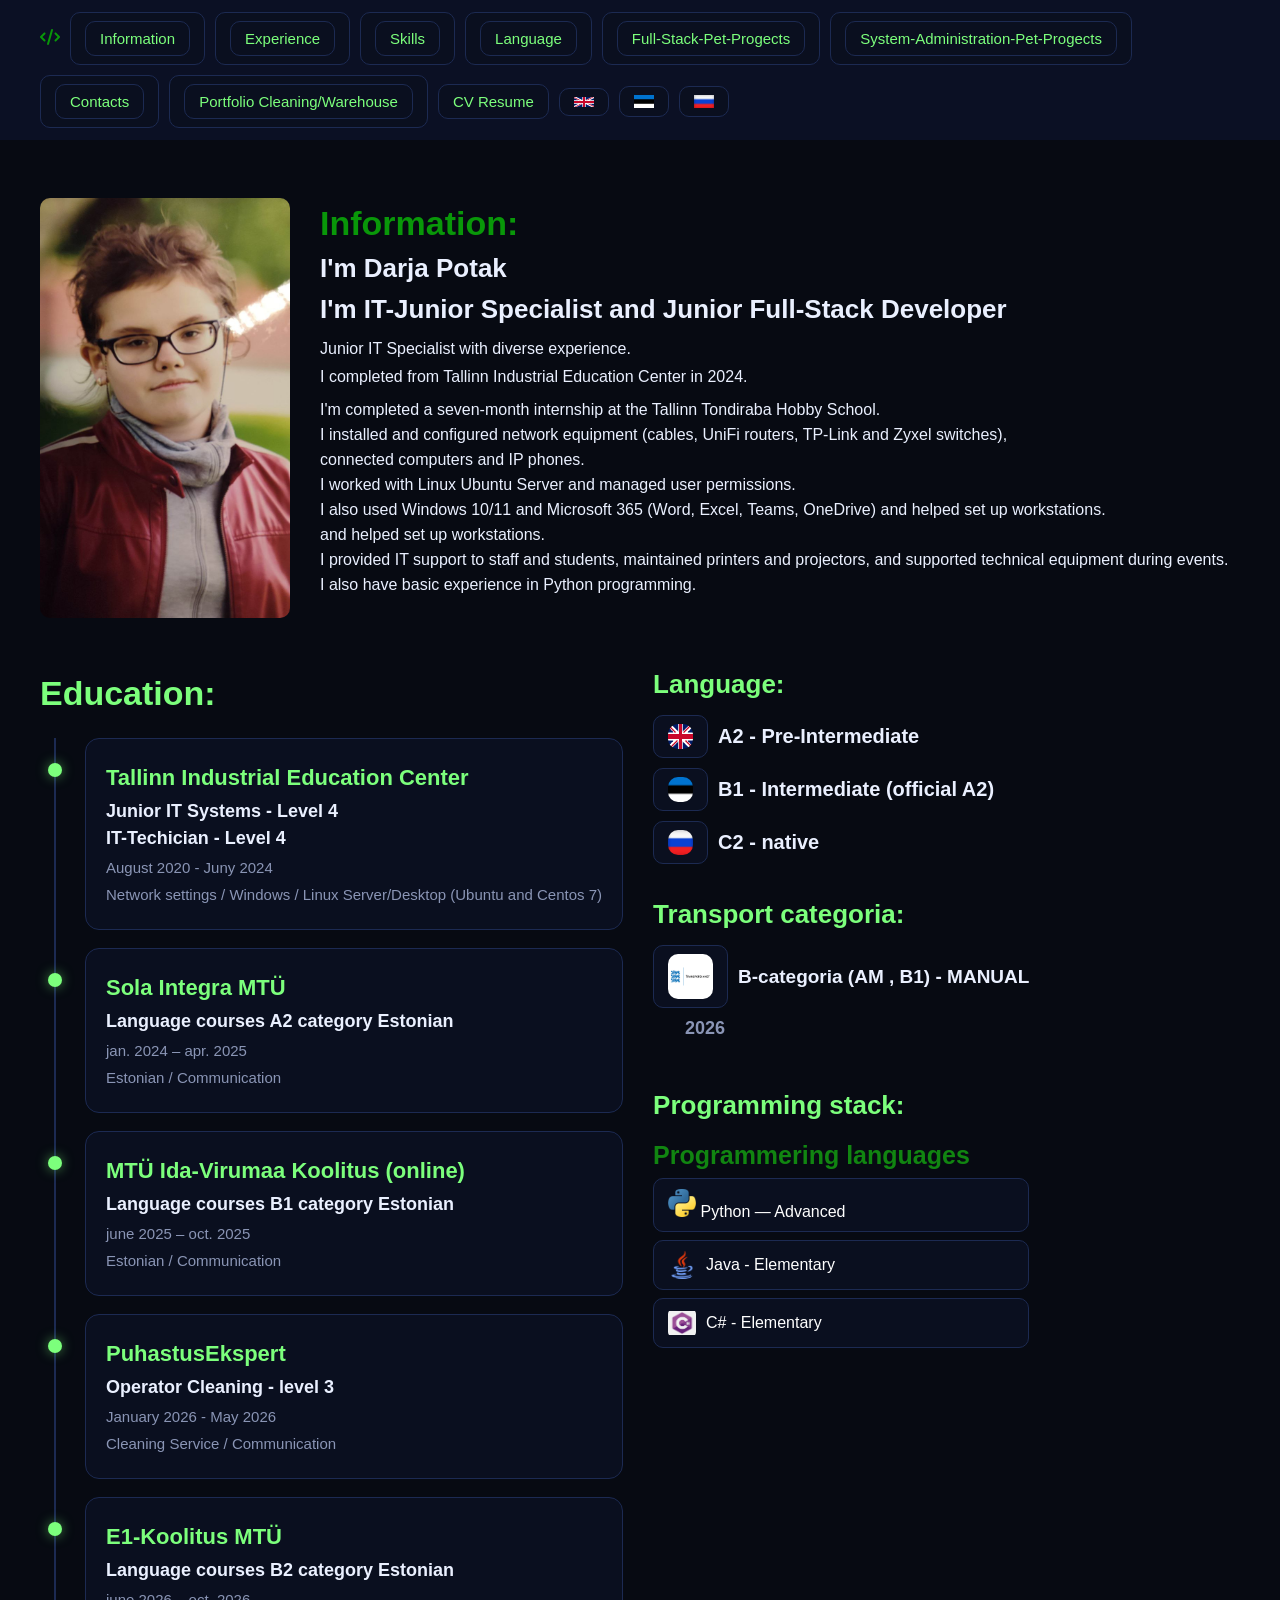
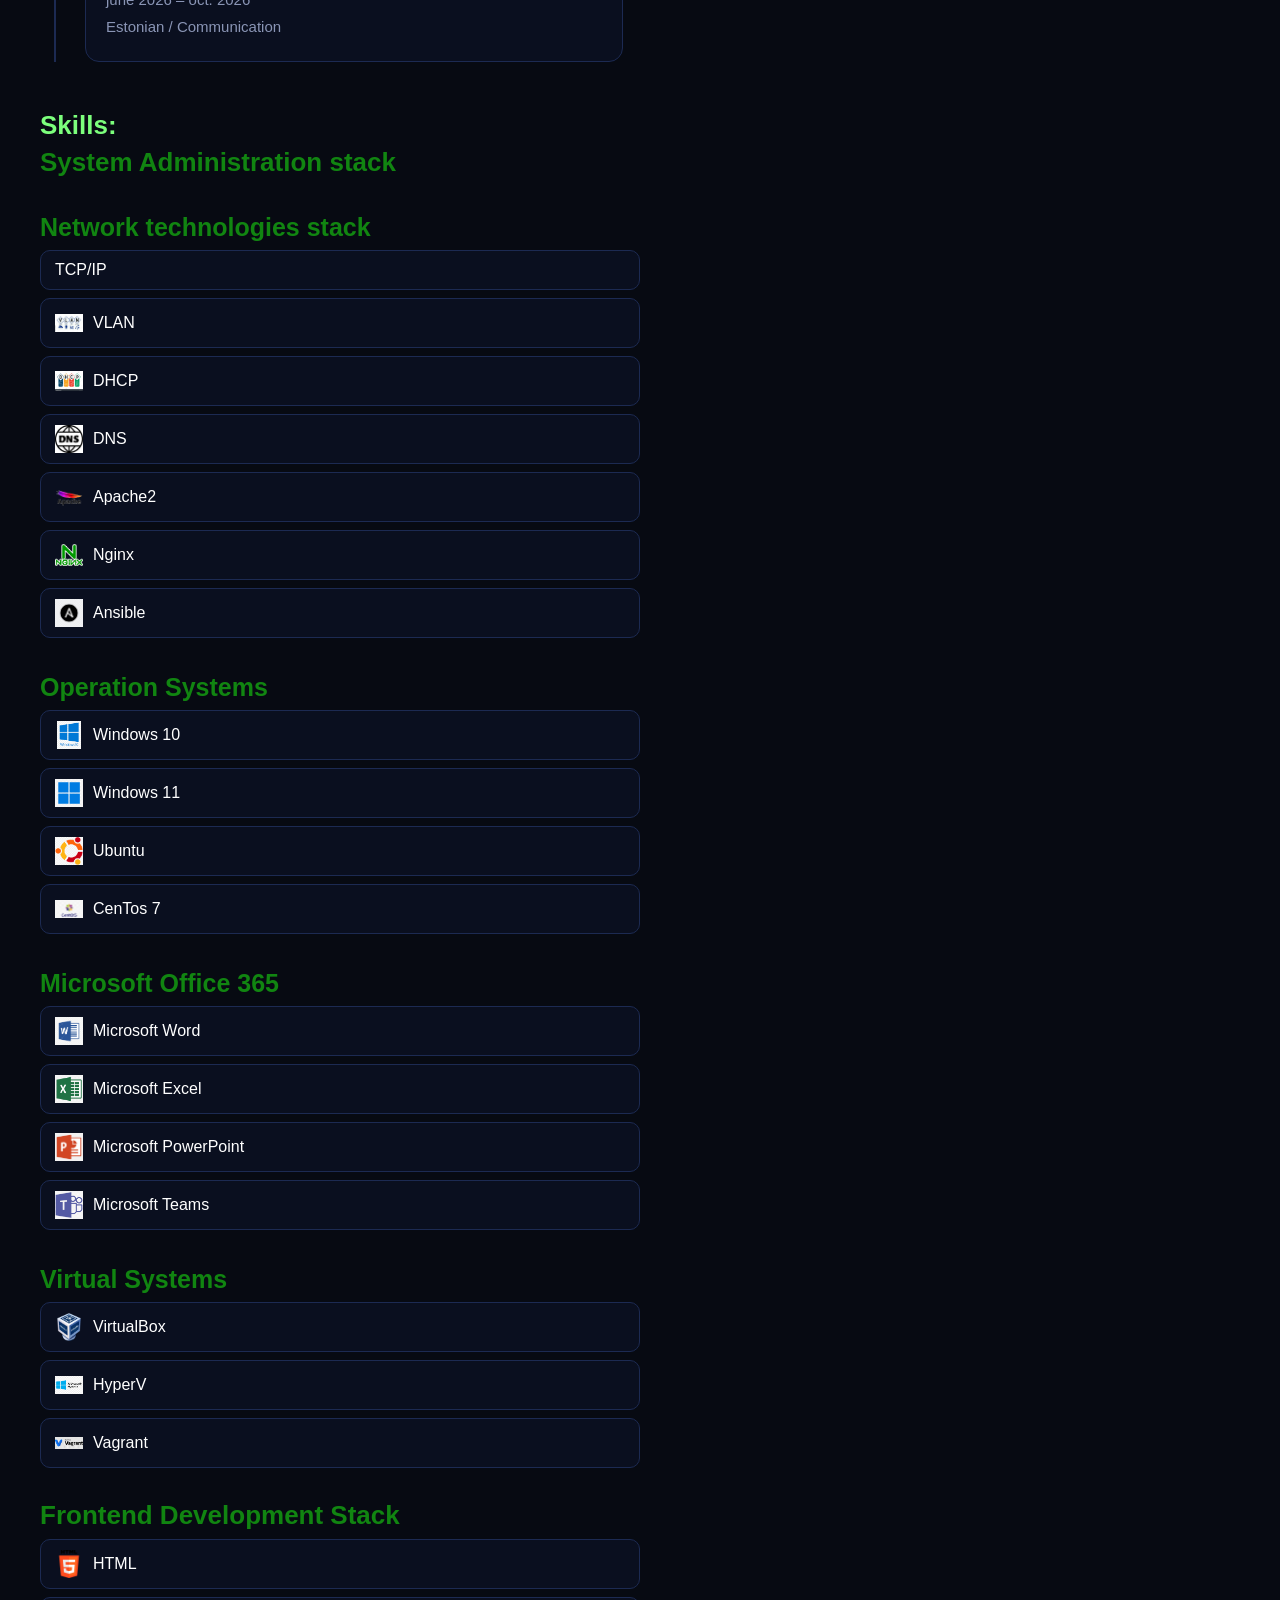
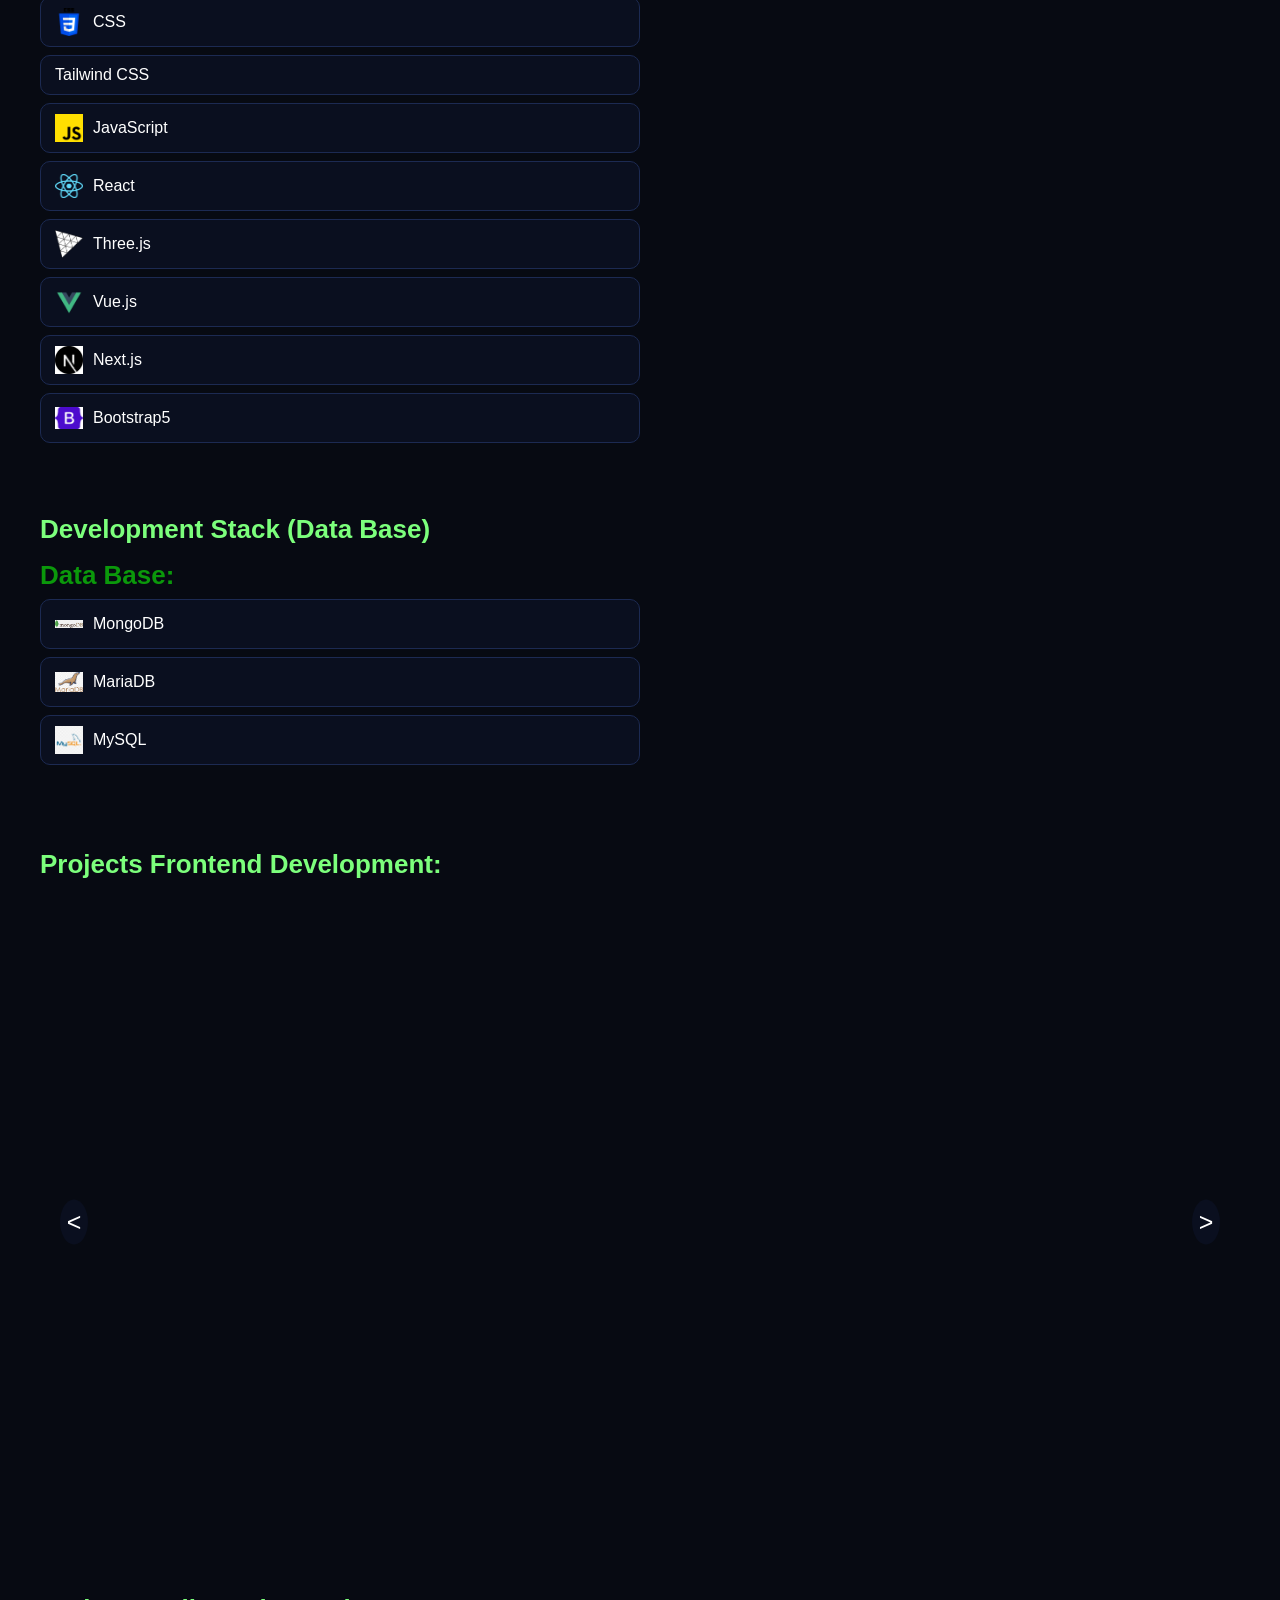
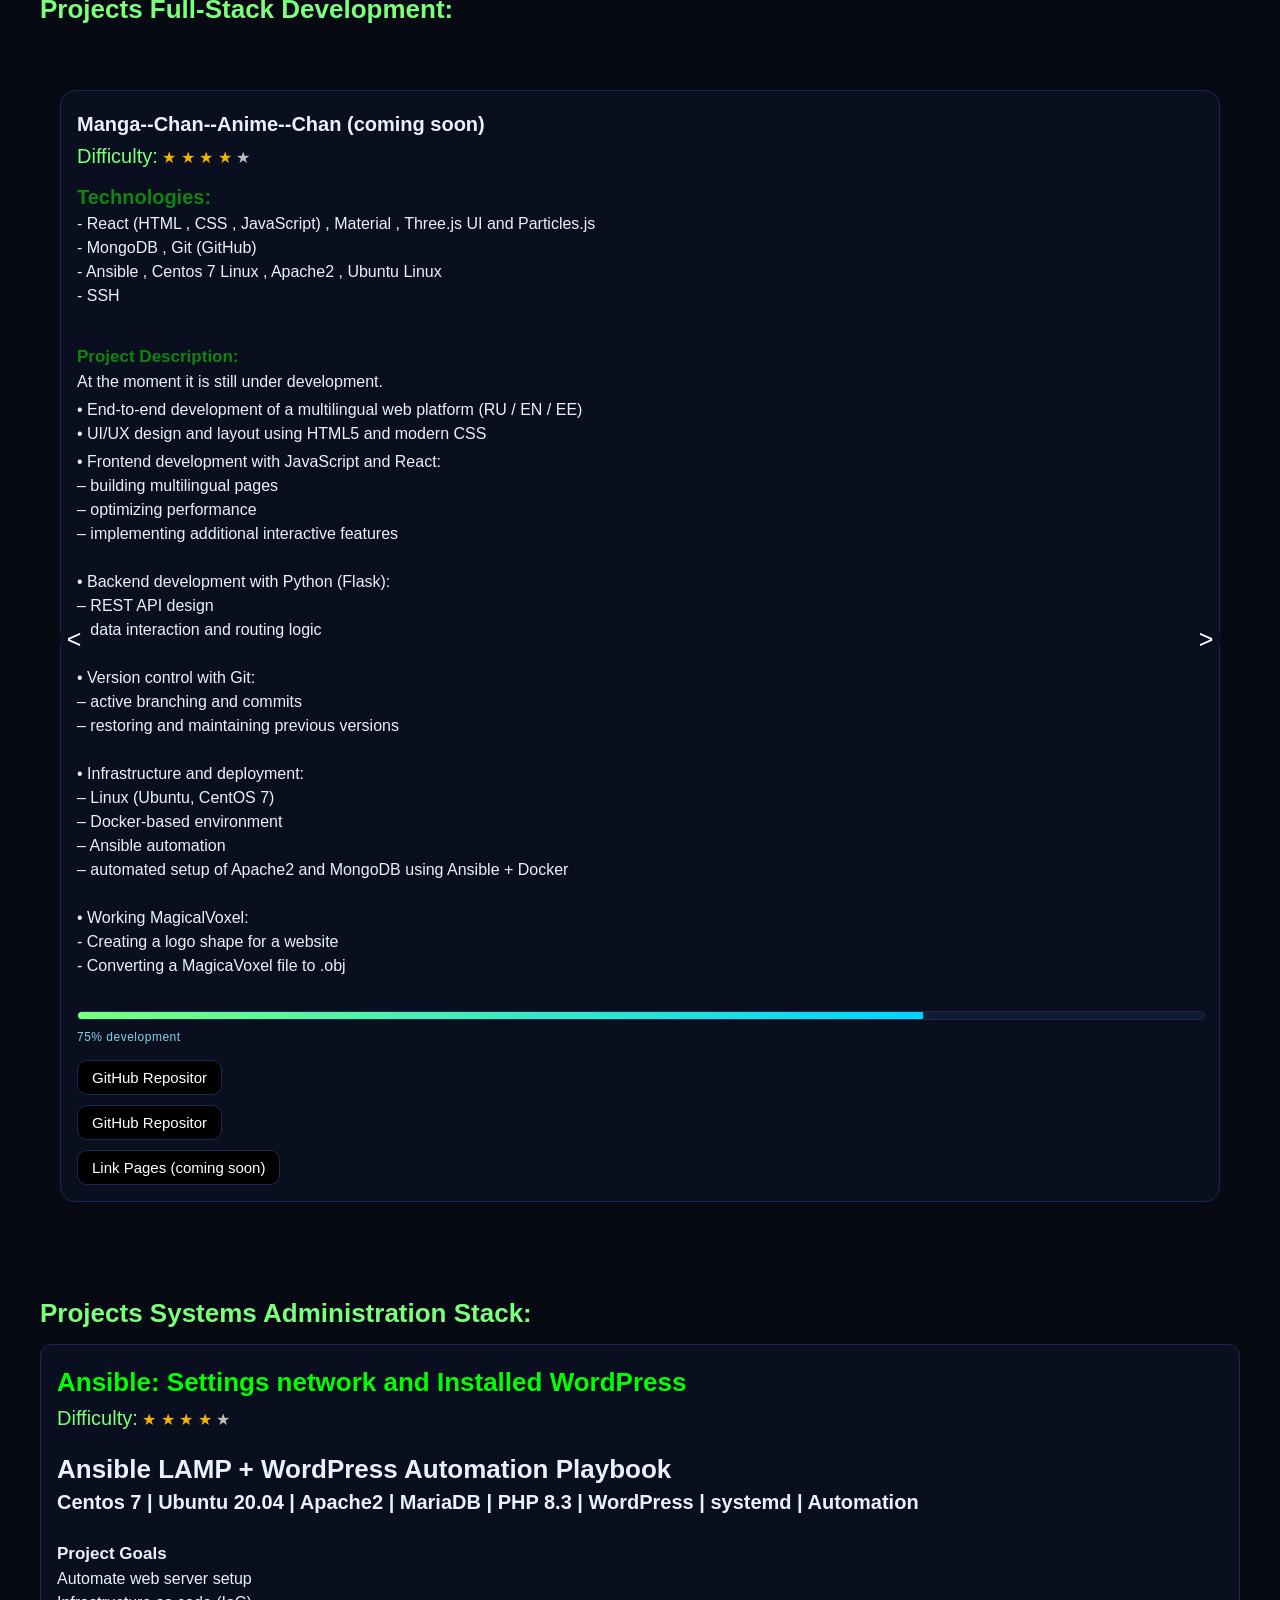
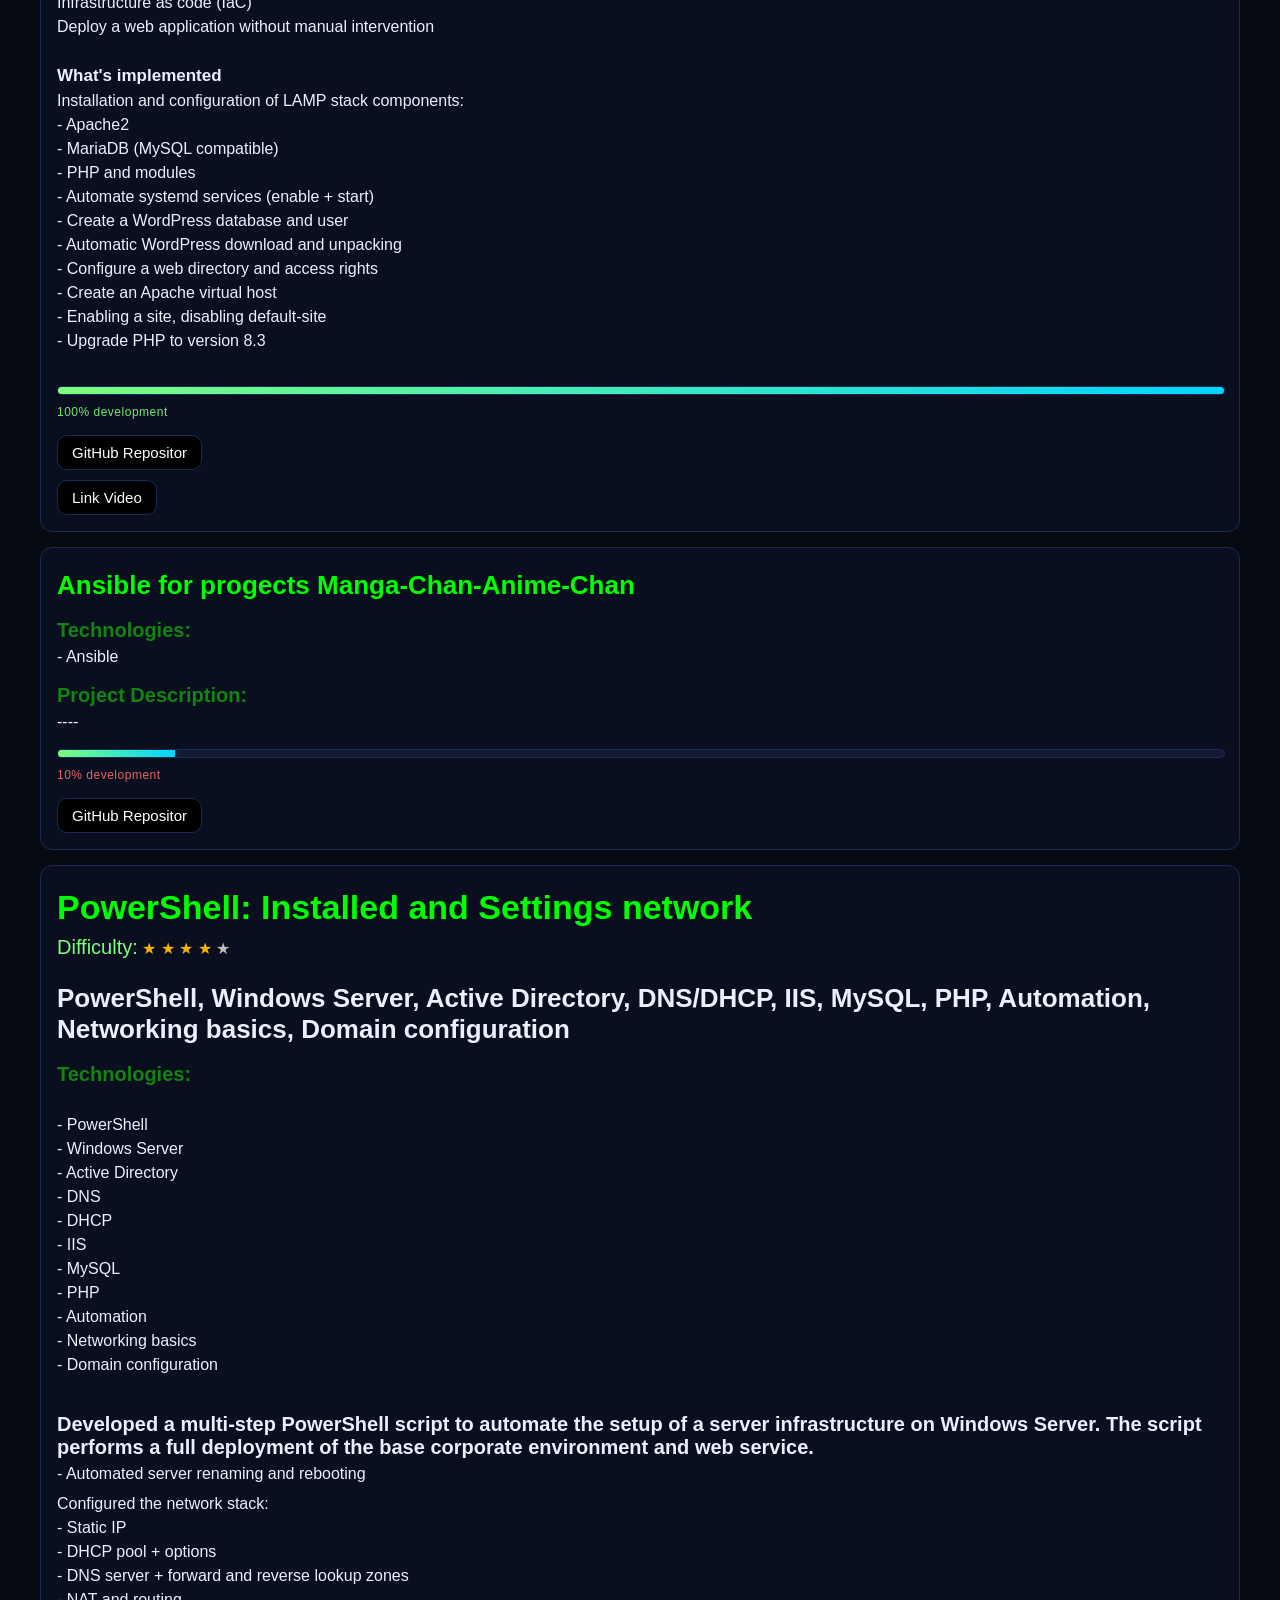
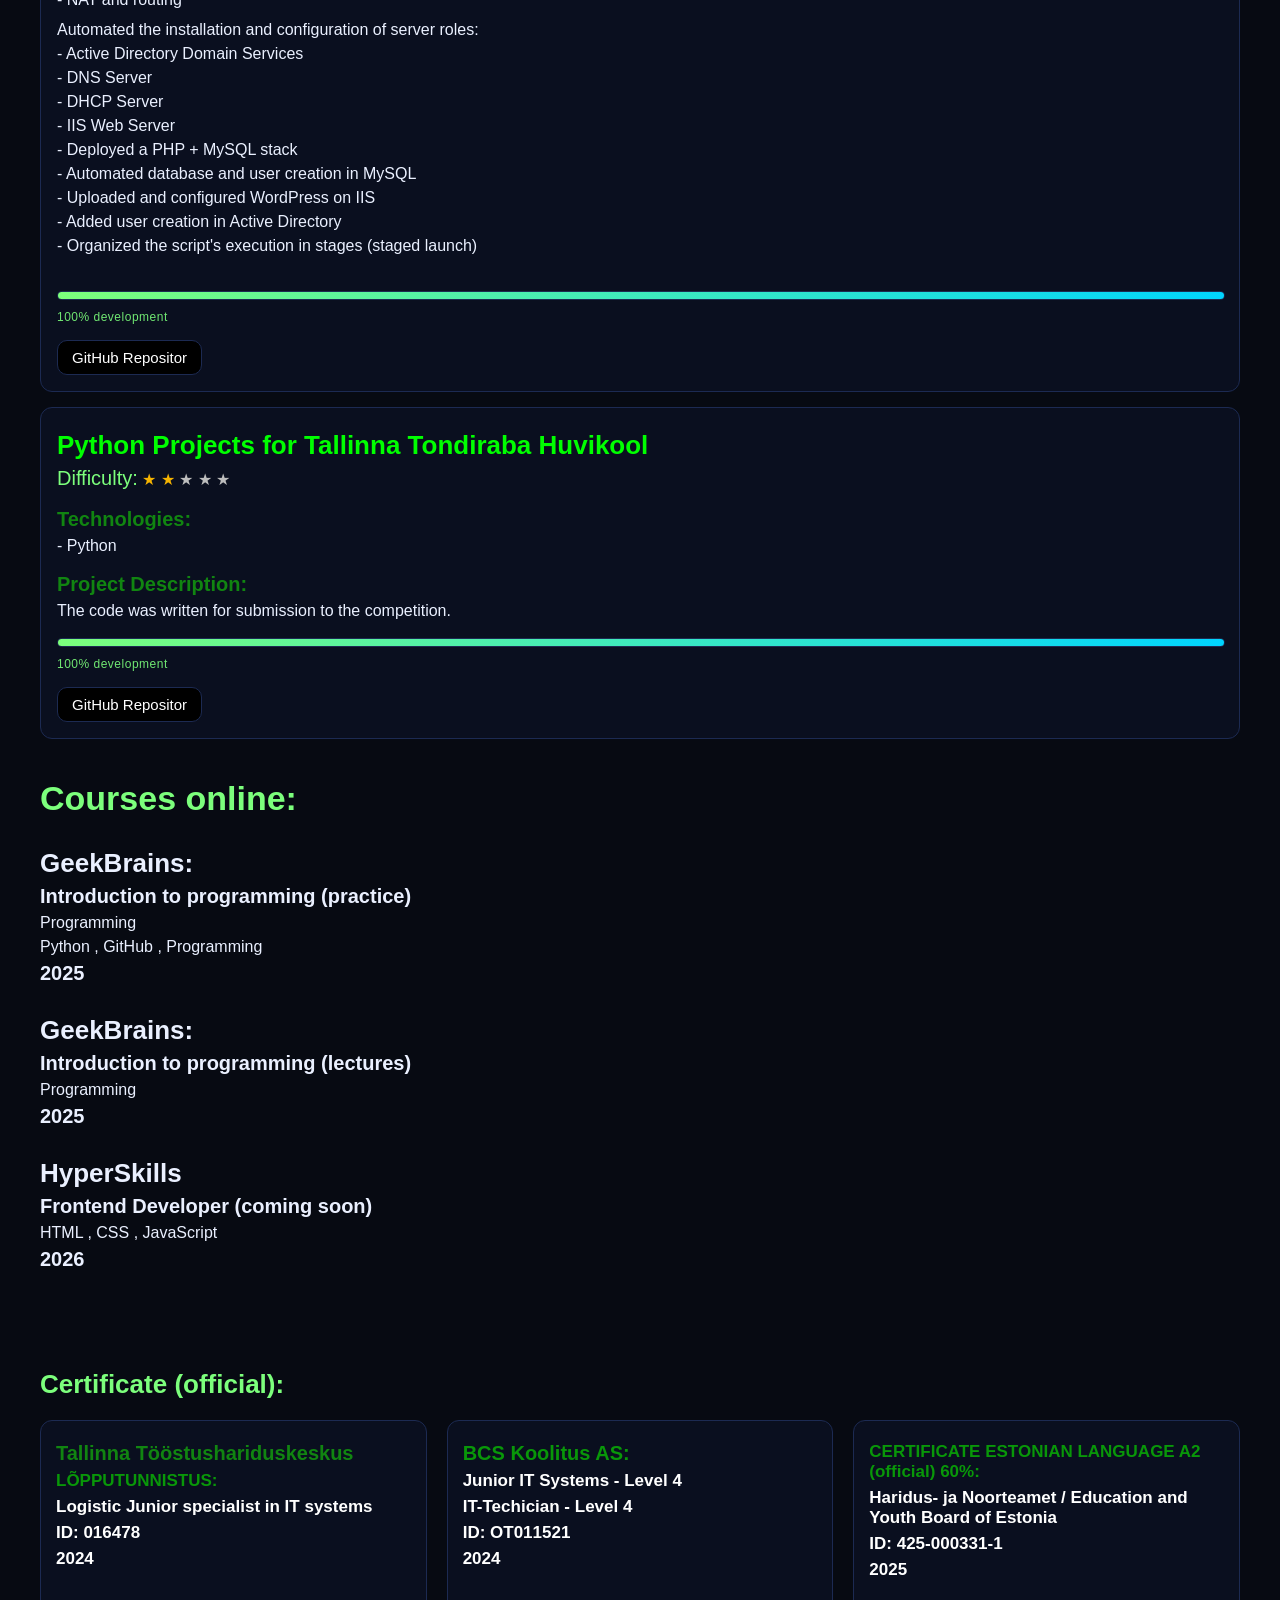
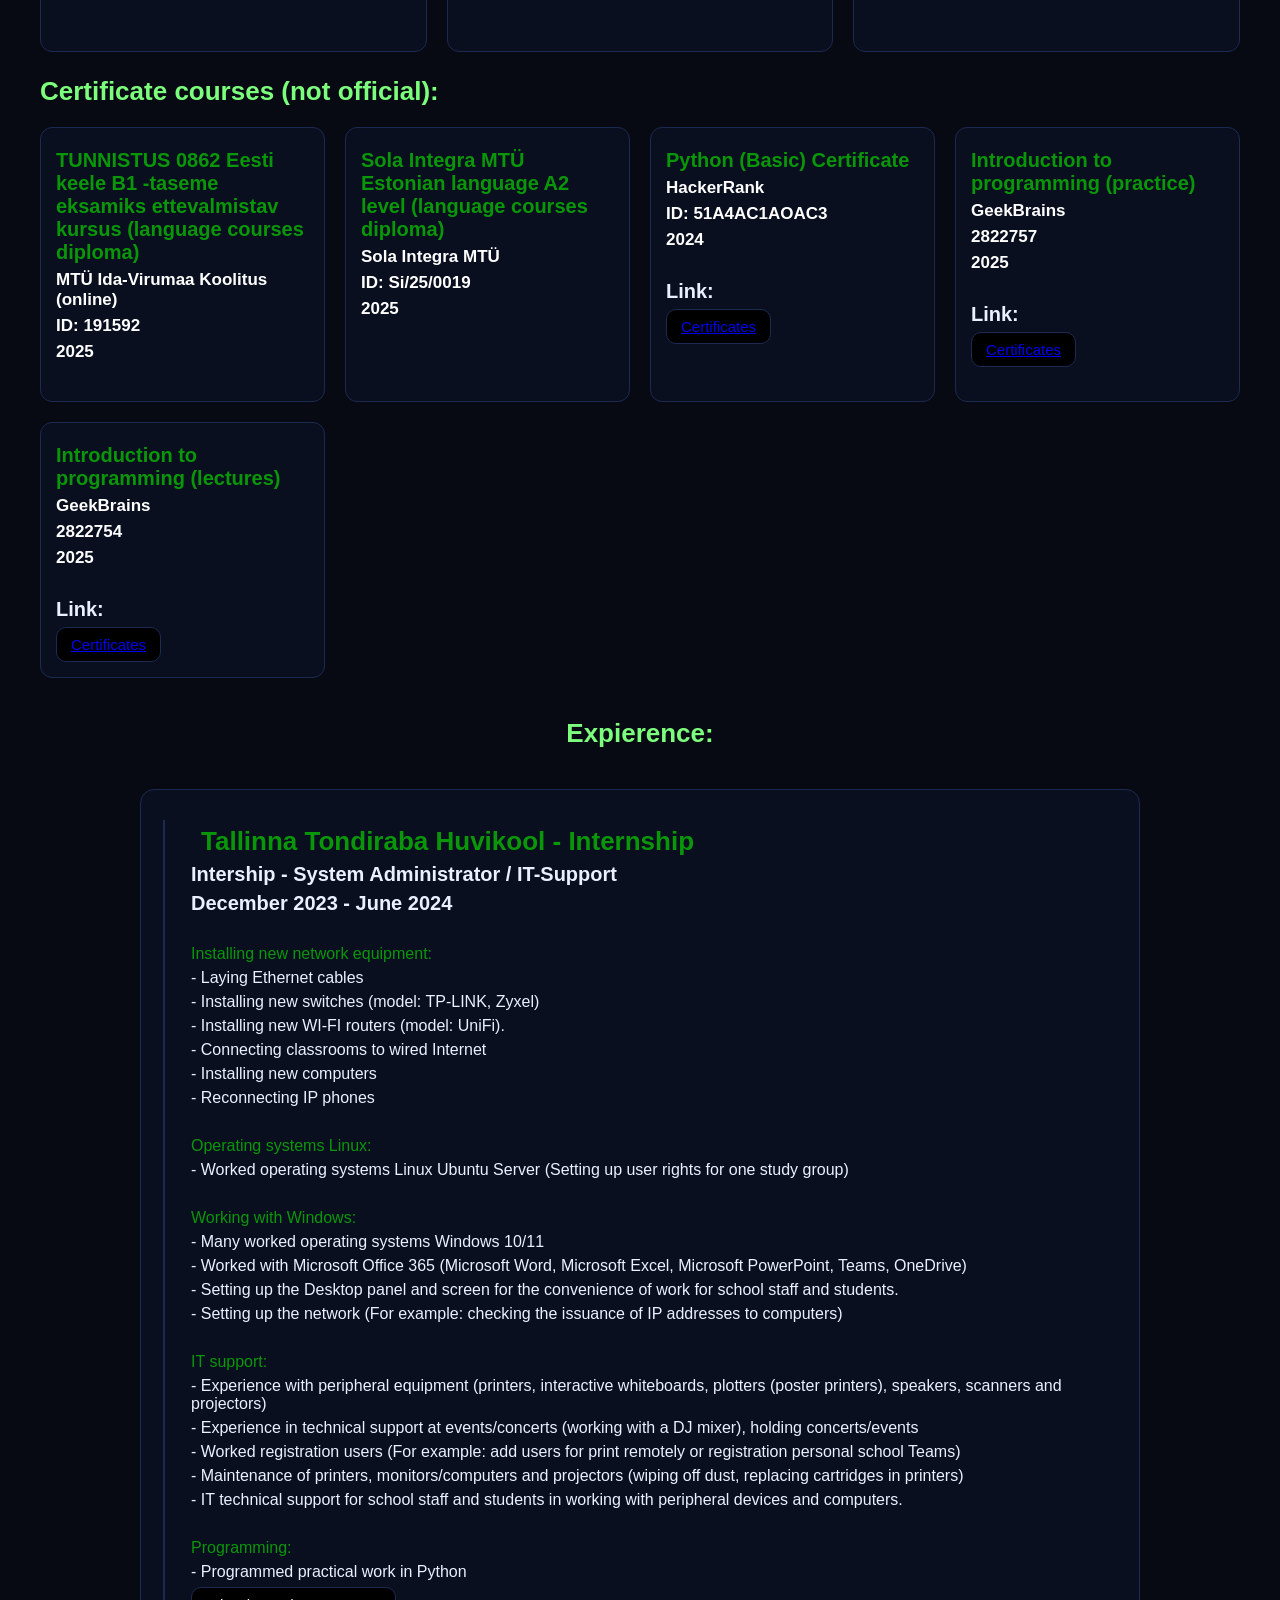
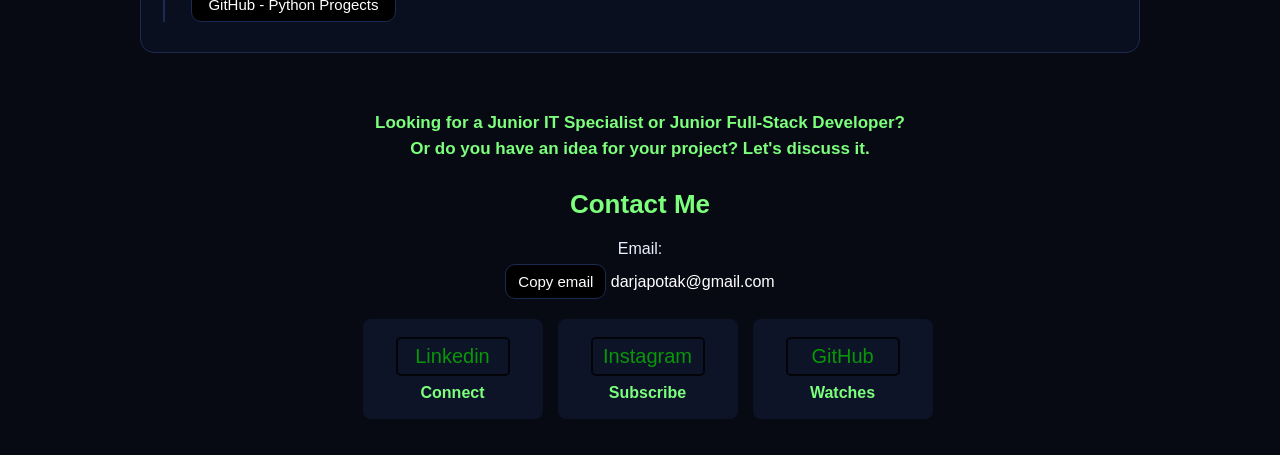
==== index.html @ b1cf26ed "add new changes" ====
<!DOCTYPE html>
<html lang="en">
<head>
    <meta charset="UTF-8">
    <meta name="viewport" content="width=device-width, initial-scale=1.0">
    <link rel="stylesheet" href="css_prog/portfolio_1.css">
    <link rel="stylesheet" href="css_prog/portfolio_2.css">
    <link rel="stylesheet" href="css_prog/porfolio_3.css">
    <link rel="stylesheet" href="css_prog/portfolio_4.css">
    <link rel="icon" type="image/x-icon" href="images_flag/code-solid.svg">
    <title>IT Portfolio: Darja Potak</title>
</head> 
<body class="body1">
    <section class="section_1">
        <nav class="nav_list">
            <div class="nav_div">
                <a href="https://dpotak.github.io/Portfolio/"><img src="images_flag/code-solid.svg" width="20px" height="20px" class="nav_div_link_1"></a>
                <button data-i18n="nav_info" onclick="document.getElementById('info').scrollIntoView({behavior: 'smooth'});" class="nav_div_link"><a href="#info" class="nav_div_link">Information</a></button>
                <button data-i18n="nav_exp" onclick="document.getElementById('experience').scrollIntoView({behavior: 'smooth'});" class="nav_div_link" class="nav_div_link"><a href="#experience" class="nav_div_link">Experience</a></button>
                <button data-i18n="nav_skills" onclick="document.getElementById('skills').scrollIntoView({behavior: 'smooth'});" class="nav_div_link"><a href="#skills" class="nav_div_link">Skills</a></button>
                <button onclick="document.getElementById('lang').scrollIntoView({behavior: 'smooth'});" class="nav_div_link"><a href="#lang" class="nav_div_link">Language</a></button>
                <button onclick="document.getElementById('full_stack').scrollIntoView({behavior: 'smooth'});" class="nav_div_link"><a href="#full_stack" class="nav_div_link" data-i18n="Full_stack_projects">Full-Stack-Pet-Progects</a></button>
                <button onclick="document.getElementById('Sysdmin').scrollIntoView({behavior: 'smooth'});" class="nav_div_link"><a href="#Sysdmin" class="nav_div_link" data-i18n="Administration_net__projects">System-Administration-Pet-Progects</a></button>
                <button data-i18n="nav_contacts" onclick="document.getElementById('contact').scrollIntoView({behavior: 'smooth'});" class="nav_div_link"><a href="#contact" class="nav_div_link">Contacts</a></button>
                <button data-i18n="Portfolio_Cleaning_Warehouse" onclick="document.getElementById('contact').scrollIntoView({behavior: 'smooth'});" class="nav_div_link"><a class="nav_div_link" href="cleaning.html" >Portfolio Cleaning/Warehouse</a></button>

            <div class="dropdown">
                <button class="dropdown_btn" onclick="toggleDropdown()">CV Resume</button>

                  <div id="dropdown" class="dropdown_menu">
                    <button class="a_nav_link"><a href="CV_Darja_Potak (11).pdf">CV Resume Estonian</a></button>
                    <button class="a_nav_link"><a href="CV_Darja-Potak_Front-end-nooremarendaja (1).pdf">CV Resume English</a></button>
                    <button class="a_nav_link"><a href="CV_rus.pdf">CV Resume Russia</a></button>
                  </div>
                </div>
                
                <!-- Поиск по профессии 
                <div class="poisk_stack_prof">
                </div> -->

                <!--<button class="nav_div_link"><a href="" class="nav_div_link">My blog</a></button>-->

                <button class="button_1" onclick="setLang('en')"><img src="images_flag/britain_flags.png" width="20"></button>
                <button class="button_1" onclick="setLang('et')"><img src="images_flag/estonian_flags.png" width="20"></button>
                <button class="button_1" onclick="setLang('ru')"><img src="images_flag/russian_flag.jpg" width="20"></button>
            </div>
        </nav>
    </section>
    <br>
    <section class="section_2">
        <div class="Information_About">
            <div class="NameLastAndFirst">
                <div id="info" class="image_foto">
                    <img src="images_flag/Darja Potak.png" width="250px" height="420px">
                    <div class="image_foto">

                        <div class="text_img">
                            <h1 class="h1_text_img" style="color: rgb(9, 151, 9);" data-i18n="info_title">Information:</h1>
                            <h2 style="margin-top: 10px;" data-i18n="info_name">I'm Darja Potak</h2> 
                            <h2 style="margin-top: 10px;" data-i18n="info_role">I'm IT-Junior Specialist and Junior Full-Stack Developer</h2>

                            <!-- Описание опыта -->
                            <div class="story_my">
                                <h2 style="color: rgb(9, 151, 9);"></h2>
                                <p style="margin-top: 15px;" data-i18n="p_text_info_1">Junior IT Specialist with diverse experience.</p>

                                <p style="margin-top: 10px;" data-i18n="p_text_info_10">I completed from Tallinn Industrial Education Center in 2024.</p>
                                <p style="margin-top: 15px;" data-i18n="p_text_info_2">I'm completed a seven-month internship at the Tallinn Tondiraba Hobby School.</p>
                                <p style="margin-top: 7px;" data-i18n="p_text_info_3">I installed and configured network equipment (cables, UniFi routers, TP-Link and Zyxel switches), </p> 
                                <p style="margin-top: 7px;" data-i18n="p_text_info_4">connected computers and IP phones.</p>

                                <p style="margin-top: 7px;" data-i18n="p_text_info_5">I worked with Linux Ubuntu Server and managed user permissions.</p> 
                                <p style="margin-top: 7px;" data-i18n="p_text_info_6">I also used Windows 10/11 and Microsoft 365 (Word, Excel, Teams, OneDrive) and helped set up workstations.</p>
                                <p style="margin-top: 7px;" data-i18n="p_text_info_7"> and helped set up workstations.</p> 
                                <p style="margin-top: 7px;" data-i18n="p_text_info_8">I provided IT support to staff and students, maintained printers and projectors, and supported technical equipment during events.</p>
                                <p style="margin-top: 7px;" data-i18n="p_text_info_9">I also have basic experience in Python programming.</p>

                            </div>

                        </div>
                    </div>

                    <div class="Education">
                        <h1 class="edu_title" data-i18n="edu_title">Education:</h1>
                        <div class="education_timeline">
                            
                            <!-- 1 -->
                        <div class="edu_card">
                            <div class="edu_dot"></div>
                            <h2 class="h4_2" data-i18n="talIndu_center">Tallinn Industrial Education Center</h2>
                            <h3 class="h3_1" data-i18n="name_Specialist_1">Junior IT Systems - Level 4</h3>
                            <h3 class="h3_1" data-i18n="name_Specialist_2">IT-Techician - Level 4</h3>
                            <p class="edu_date" data-i18n="Month_1">August 2020 - Juny 2024</p>
                            <p class="edu_date" data-i18n="">Network settings / Windows / Linux Server/Desktop (Ubuntu and Centos 7)</p>
                        </div>

                         <div class="edu_card">
                            <div class="edu_dot"></div>
                            <h2 class="h4_2">Sola Integra MTÜ</h2>
                            <h3 class="h3_1">Language courses A2 category Estonian</h3>
                            <p class="edu_date">jan. 2024 – apr. 2025</p>
                            <p class="edu_date" data-i18n="">Estonian / Communication</p>
                        </div>

                        <div class="edu_card">
                            <div class="edu_dot"></div>
                            <h2 class="h4_2">MTÜ Ida-Virumaa Koolitus (online)</h2>
                            <h3 class="h3_1">Language courses B1 category Estonian</h3> 
                            <p class="edu_date">june 2025 – oct. 2025</p>
                            <p class="edu_date" data-i18n="">Estonian / Communication</p>
                        </div>
                        
                        <!-- 2 -->
                         <div class="edu_card">
                            <div class="edu_dot"></div>
                            <h2 class="h4_2">PuhastusEkspert</h2>
                            <h3 class="h3_1" data-i18n="operator_cleaning">Operator Cleaning - level 3</h3>
                            <p class="edu_date" data-i18n="Month_2">January 2026 - May 2026</p>
                            <p class="edu_date" data-i18n="">Cleaning Service / Communication</p>
                        </div>
                        
                        <div class="edu_card">
                            <div class="edu_dot"></div>
                            <h2 class="h4_2">E1-Koolitus MTÜ</h2>
                            <h3 class="h3_1">Language courses B2 category Estonian</h3>
                            <p class="edu_date">june 2026 – oct. 2026</p>      
                            <p class="edu_date" data-i18n="">Estonian / Communication</p>
                        </div>
                    
                        
                    </div>

                </div>

                 <div class="languages_skills" id="lang">
                    <div class="name_lang"></div>
                        <h2 style="color: rgb(124, 255, 124)" data-i18n="Language">Language:</h2>
                            <div class="lang_eng" style="margin-top: 15px;">
                                <button class="lang_btn_britain"><img src="images_flag/britain_flags.png" width="25px" height="25px"></button>
                                <h3 class="h3_britan" data-i18n="lang_eng">A2 - Pre-Intermediate</h3>
                            </div>
                            <div class="lang_est" style="margin-top: 10px;">
                                <button class="lang_btn"><img src="images_flag/estonian_flags.png" width="25px" height="25px"></button>
                                <h3 data-i18n="lang_est">B1 - Intermediate (official A2)</h3>
                            </div>
                            <div class="lang_rus" style="margin-top: 10px;">
                                <button class="lang_btn"><img src="images_flag/russian_flag.jpg" width="25px" height="25px"></button>
                                <h3 data-i18n="lang_rus">C2 - native</h3>
                            </div>

                            <!-- ------------------------ Prava vod  ------------------------- -->
                            <div class="dropdown">
                                <h2 data-i18n="Transport_cat_B" style="color: rgb(124, 255, 124); margin-top: 35px;">Transport categoria:</h2>

                                <div class="lang_eng" style="margin-top: 15px;">
                                    <button class=""><img src="images_stack/transpordiamet.png" width="45px" height="45px"></button>
                                    <h2 data-i18n="B_cat_list" style="font-size: 19px;">B-categoria (AM , B1) - MANUAL</h2>
                                </div>
                                <h3 class="edu_date" style="font-size: 18px; margin-left: 32px;">2026</h3>
                            </div>

                            <div class="prog_lang_stack" style="margin-top: 45px;">
                                <h2 style="color: rgb(124, 255, 124)">Programming stack:</h2>
                                <h3 class="prog_lang_stack" style="margin-top: 20px; font-size: 25px; color: rgb(17, 133, 17);" data-i18n="programming_lang">Programmering languages</h3>

                                <div class="skill_card" onclick="toggleSkill('python')">
                                    <div>
                                        <img class="Python_img" src="images_stack/python.png" width="35px" height="35px" data-i18n="python_tase">
                                        <span data-i18n="Py_Adv">Python — Advanced</span>
                                    </div>

                                      <div id="python" class="skill_projects" style="margin-left: 10px;">
                                        <div style="margin-top: 10px;">
                                            <h3 data-i18n="pet_work">Work/Pet-Progects</h3>
                                            <p data-i18n="Py_projects">Python Projects:</p>
                                            <p data-i18n="inter_TTH_1">Internship - Tallinna Tondiraba Huvikool</p>
                                        </div>
q
                                        <div style="margin-top: 14px;">
                                            <h3 data-i18n="edu_title">Education</h3>
                                            <p data-i18n="">Tallinn Industrial Education Center</p>
                                        </div>
                                      </div>
                                </div>

                                <div class="skill_card" onclick="toggleSkill('java')">
                                    <img class="Java_img" src="images_stack/java.png" width="35px" height="35px" data-i18n="java_tase">
                                    <span data-i18n="java_elemet">Java - Elementary</span>

                                    <div id="java" class="skill_projects" style="margin-left: 10px;">
                                        <div style="margin-left: 10px;">
                                            <h3 data-i18n="pet_work">Work/Pet-Progects</h3>
                                            <p data-i18n="Java_calc">Calculator interface and not interface</p>
                                            <a href="https://github.com/dpotak/Java_Progects.git"><button class="kvadrat_pro_btn" style="background-color: black; color: white; border-radius: 10px;" data-i18n="github_pages">GitHub Repository</button></a>
                                        </div>
                                        <div style="margin-top: 15px;">
                                            <p data-i18n="lhv_1">To prepare for an internship in banking (LHV bank), I taught myself Java and developed a small project—a calculator in both console and graphical versions.</p>
                                            <p data-i18n="lhv_2">During the process, I learned about object-oriented programming and the basics of application development.</p>
                                            <p data-i18n="lhv_3">Despite my rejection, I gained practical experience working with a new programming language and independently mastering technologies.</p>
                                        </div>
                                    </div>
                                </div>
                                

                                <div class="skill_card">
                                    <img class="CSharp_img" src="images_stack/cSharp.png" width="35px" height="35px" style="border-radius: 5px;" data-i18n="c_sharp_tase">
                                    <span data-i18n="cSharp_Element">C# - Elementary</span>
                                </div>
                                
                            </div>
                    </div>
            </div>

            </div>

            </div>

            <div class="skills_info" id="skills">

                <div class="name_skills">
                    <h2 style="color: rgb(124, 255, 124);" data-i18n="skills_name">Skills:</h2>
                </div>

                <!-- System Administration Stack -->
                <div class="system_ADMINISTR_div">
                    <h2 style="color: rgb(17, 133, 17);">System Administration stack</h2>

                    <div class="sys_adm_stack">
                        <div style="margin-top: 35px" class="sys_adm_stack_list">

                            <div style="margin-top: 35px;" class="network_tech_stack">
                                <h3 class="network_tech_stack" style="margin-top: 20px; font-size: 25px; color: rgb(17, 133, 17);">Network technologies stack</h3>

                                <div class="skill_card" onclick="toggleSkill('tcp_ip')">
                                    <span>TCP/IP</span>

                                    <div id="tcp_ip" class="skill_projects" style="margin-left: 10px;">
                                        <div style="margin-top: 10px;">
                                            <h3 data-i18n="pet_work">Work/Pet-Progects</h3>
                                            <p data-i18n="inter_TTH_1">Internship - Tallinna Tondiraba Huvikool</p>
                                        </div>
                                        <div style="margin-top: 10px;">
                                            <h3 data-i18n="edu_title">Education:</h3>
                                            <p data-i18n="talIndu_center">Tallinn Industrial Education Center</p>
                                        </div>
                                    </div>
                                </div>

                                <div class="skill_card" onclick="toggleSkill('VLAN')">
                                    <img class="VLAN" src="images_stack/vlan.jpg" width="35px" height="25px">
                                    <span>VLAN</span>

                                    <div id="VLAN" class="skill_projects" style="margin-left: 10px;">
                                       <h3 data-i18n="edu_title">Education:</h3>
                                       <p data-i18n="talIndu_center">Tallinn Industrial Education Center</p>
                                    </div>
                                </div>

                                <div class="skill_card" onclick="toggleSkill('dhcp')">
                                    <img class="DHCP" src="images_stack/dhcp.jpg" width="35px" height="35px"> 
                                    <span>DHCP</span>

                                    <div id="dhcp" class="skill_projects" style="margin-left: 10px;">
                                        <div style="margin-top: 10px;">
                                            <h3 data-i18n="pet_work">Work/Pet-Progects</h3>
                                            <p data-i18n="inter_TTH_1">Internship - Tallinna Tondiraba Huvikool</p>
                                        </div>
                                        <div style="margin-top: 15px;">
                                            <h3 data-i18n="edu_title">Education:</h3>
                                            <p data-i18n="talIndu_center">Tallinn Industrial Education Center</p>
                                        </div>
                                    </div>
                                </div>

                                <div class="skill_card" onclick="toggleSkill('DNS')">
                                    <img class="DNS" src="images_stack/dns.png" width="35px" height="35px">
                                    <span>DNS</span>

                                   <div id="DNS" class="skill_projects" style="margin-left: 10px;">
                                     <div style="margin-top: 15px;">
                                         <h3 data-i18n="edu_title">Education:</h3>
                                         <p data-i18n="talIndu_center">Tallinn Industrial Education Center</p>
                                        </div>
                                   </div>
                                </div>

                                <div class="skill_card">
                                    <img class="Apache2" src="images_stack/apache2.png" width="35px" height="35px">
                                    <span>Apache2</span>
                                </div>

                                <div class="skill_card">
                                    <img class="Nginx" src="images_stack/nginx.png" width="35px" height="35px">
                                    <span>Nginx</span>
                                </div>

                                <div class="skill_card" onclick="toggleSkill('Ansible_2')">
                                    <img class="Ansible" src="images_stack/ansible.jpg" width="45px" height="45px">
                                    <span>Ansible</span>

                                    <div id="Ansible_2" class="skill_projects" style="margin-left: 10px;">
                                        <div style="margin-top: 10px;">
                                           <h3 data-i18n="pet_work">Work/Pet-Progects:</h3>
                                           <p>Pet-Progects - Ansible: Settings network and Installed WordPress</p>
                                           <p data-i18n="Pet_prog_manga_chan_1">Pet-Progects - Manga--Chan--Anime--Chan</p>
                                        </div>
                                        <div style="margin-top: 10px;">
                                            <h3 data-i18n="edu_title">Education:</h3>
                                            <p data-i18n="talIndu_center">Tallinn Industrial Education Center</p>
                                        </div>
                                    </div>
                                </div>

                            </div>

                            <div style="margin-top: 35px;" class="Operation_systems_stack">
                                <h3 class="network_tech_stack" style="margin-top: 20px; font-size: 25px; color: rgb(17, 133, 17);" data-i18n="operations_Sys_1">Operation Systems</h3>

                                <div class="skill_card" onclick="toggleSkill('wind_10')">
                                    <img class="win_10" src="images_stack/wind10.png" width="35px" height="35px">
                                    <span>Windows 10</span>

                                    <div id="wind_10" class="skill_projects" style="margin-left: 10px;">
                                        <div style="margin-top: 10px;">
                                            <h3 data-i18n="pet_work">Work/Pet-Progects:</h3>
                                            <p data-i18n="inter_TTH_1">Internship - Tallinna Tondiraba Huvikool</p>
                                        </div>
                                        <div style="margin-top: 10px;">
                                            <h3 data-i18n="edu_title">Education:</h3>
                                            <p data-i18n="talIndu_center">Tallinn Industrial Education Center</p>
                                        </div>
                                    </div>
                                </div>

                                <div class="skill_card" onclick="toggleSkill('wind_11')">
                                    <img class="win_11" src="images_stack/wind11.png" width="35px" height="35px"> 
                                    <span>Windows 11</span>

                                    <div id="wind_11" class="skill_projects" style="margin-left: 10px;">
                                      <div style="margin-top: 10px;">
                                        <h3 data-i18n="pet_work">Work/Pet-Progects:</h3>
                                        <p data-i18n="inter_TTH_1">Internship - Tallinna Tondiraba Huvikool</p>
                                      </div>
                                      <div style="margin-top: 10px;">
                                        <h3 data-i18n="edu_title">Education:</h3>
                                        <p data-i18n="talIndu_center">Tallinn Industrial Education Center</p>
                                      </div>
                                    </div>
                                </div>

                                <div class="skill_card" onclick="toggleSkill('Ubuntu')">
                                    <img class="ubuntu_linux" src="images_stack/ubuntu.png" width="35px" height="35px"> 
                                    <span>Ubuntu</span>

                                     <div id="Ubuntu" class="skill_projects" style="margin-left: 10px;">
                                        <div style="margin-top: 10px;">
                                            <h3 data-i18n="pet_work">Work/Pet-Progects:</h3>
                                            <p data-i18n="">Pet-Progects - Ansible: Settings network and Installed WordPress</p>
                                            <p data-i18n="Pet_prog_manga_chan_1">Pet-Progects - Manga--Chan--Anime--Chan</p>
                                            <p data-i18n="inter_TTH_1">Internship - Tallinna Tondiraba Huvikool</p>
                                            <p data-i18n="Pet_prog_tracker_cleaning_1">Pet-Progects - Tracker Cleaning</p>
                                        </div>
                                        <div style="margin-top: 10px;">
                                            <h3 data-i18n="edu_title">Eduation:</h3>
                                            <p data-i18n="talIndu_center">Tallinn Industrial Education Center</p>
                                        </div>
                                    </div>
                                </div>

                                <div class="skill_card"  onclick="toggleSkill('cent_7')">
                                    <img class="centos_linux" src="images_stack/centos-linux.jpg" width="35px" height="35px">
                                    <span>CenTos 7</span>

                                    <div id="cent_7" class="skill_projects" style="margin-left: 10px;">
                                        <div style="margin-top: 10px;">
                                            <h3 data-i18n="pet_work">Work/Pet-Progects:</h3>
                                            <p data-i18n="">Pet-Progects - Ansible: Settings network and Installed WordPress</p>
                                            <p data-i18n="Pet_prog_manga_chan_1">Pet-Progects - Manga--Chan--Anime--Chan</p>
                                            <p data-i18n="Pet_prog_tracker_cleaning_1">Pet-Progects - Tracker Cleaning</p>
                                        </div>
                                        <div style="margin-top: 10px;">
                                            <div style="margin-top: 10px;">
                                                <h3 data-i18n="pet_work">Work/Pet-Progects:</h3>
                                            <p data-i18n="inter_TTH_1">Internship - Tallinna Tondiraba Huvikool</p>
                                            </div>
                                            <div style="margin-top: 10px;">
                                                <h3 data-i18n="edu_title">Eduation:</h3>
                                                <p data-i18n="talIndu_center">Tallinn Industrial Education Center</p>
                                            </div>
                                        </div>
                                    </div>
                                </div>

                            </div>

                            <div style="margin-top: 35px;" class="Microsoft_office_stack">
                                <h3 class="Microsoft_office_stack" style="margin-top: 20px; font-size: 25px; color: rgb(17, 133, 17);">Microsoft Office 365</h3>

                                <div class="skill_card" onclick="toggleSkill('Word')">
                                    <img class="microsoftWord" src="images_stack/microsoftWord.jpg" width="35px" height="35px"> 
                                    <span>Microsoft Word</span>

                                    <div id="Word" class="skill_projects" style="margin-left: 10px;">
                                        <div style="margin-top: 10px;">
                                            <h3 data-i18n="pet_work">Work/Pet-Progects:</h3>
                                            <p data-i18n="inter_TTH_1">Internship - Tallinna Tondiraba Huvikool</p>
                                        </div>
                                        <div style="margin-top: 10px;">
                                            <h3 data-i18n="edu_title">Education:</h3>
                                            <p data-i18n="talIndu_center">Tallinn Industrial Education Center</p>
                                        </div>
                                    </div>
                                </div>

                                <div class="skill_card" onclick="toggleSkill('Excel')">
                                    <img class="excelMicrosoft" src="images_stack/excelMicrosoft.png" width="35px" height="35px">
                                    <span>Microsoft Excel</span>

                                     <div id="Excel" class="skill_projects" style="margin-left: 10px;">
                                        <p data-i18n="inter_TTH_1">Internship - Tallinna Tondiraba Huvikool</p>
                                    </div>
                                </div>

                                <div class="skill_card" onclick="toggleSkill('PowerPoint')">
                                    <img class="microsoftPowerPoint" src="images_stack/microsoftPowerPoint.png" width="35px" height="35px">
                                    <span>Microsoft PowerPoint</span>

                                     <div id="PowerPoint" class="skill_projects" style="margin-left: 10px;">
                                        <p data-i18n="inter_TTH_1">Internship - Tallinna Tondiraba Huvikool</p>
                                    </div>
                                </div>

                                <div class="skill_card" onclick="toggleSkill('Teams')">
                                    <img class="teams" src="images_stack/teams.png" width="35px" height="35px">
                                    <span>Microsoft Teams</span>

                                     <div id="Teams" class="skill_projects" style="margin-left: 10px;">
                                        <p data-i18n="inter_TTH_1">Internship - Tallinna Tondiraba Huvikool</p>
                                    </div>
                                </div>
                            </div>

                            <!-- Virtual Systems -->
                            <div style="margin-top: 35px;" class="Virtual_Sys_stack">
                                <h3 style="margin-top: 20px; font-size: 25px; color: rgb(17, 133, 17);" data-i18n="virtual_sys_1">Virtual Systems</h3>

                                <div class="skill_card">
                                    <img src="images_stack/virtualbox.png" width="35px" height="35px">
                                    <span>VirtualBox</span>
                                </div>

                                <div class="skill_card">
                                    <img style="border-radius: 2px;" src="images_stack/hyperV.png" width="35px" height="35px">
                                    <span>HyperV</span>
                                </div>

                                <div class="skill_card" onclick="toggleSkill('Vagrant')">
                                    <img style="border-radius: 2px;" src="images_stack/vagrant.jpg" width="75px" height="35px">
                                    <span>Vagrant</span>

                                    <div id="Vagrant" class="skill_projects" style="margin-left: 10px;">
                                        <p data-i18n="Pet_prog_manga_chan_1">Pet-Progects - Manga--Chan--Anime--Chan</p>
                                        <p data-i18n="Pet_prog_tracker_cleaning_1">Pet-Progects - Tracker Cleaning</p>
                                    </div>
                                </div>

                            </div>

                        </div>
                    </div>
                </div>

                <br>

                <!-- Frontend Stack -->
                <div class="FRONTEND_div">
                    <h2 style="color: rgb(17, 133, 17);" data-i18n="Front_projects_2">Frontend Development Stack</h2>

                    <div class="stack_front">

                        <div class="skill_card" onclick="toggleSkill('HTML')">
                            <img class="HTML_img" src="images_stack/html_1.png" width="35px" height="35px">
                            <span>HTML</span>

                            <div id="HTML" class="skill_projects" style="margin-left: 10px;">
                                <p data-i18n="portfolio_1">Portfolio</p>
                                <p data-i18n="my_blog_1">My blog</p>
                                <p data-i18n="Pet_prog_sites_Port_1">Pet-Progects - Sites Portfolio</p>
                                <p data-i18n="Pet_prog_manga_chan_1">Pet-Progects - Manga--Chan--Anime--Chan</p>
                                <p data-i18n="Pet_prog_tracker_cleaning_1">Pet-Progects - Tracker Cleaning</p>
                                <p data-i18n="Pet_Proj_SliderCrazy">Pet-Progects - Slider Crazy (practice)</p>
                            </div>
                        </div>

                        <div class="skill_card" onclick="toggleSkill('CSS')">
                            <img class="CSS_img" src="images_stack/css.png" width="35px" height="35px">
                            <span>CSS</span>

                            <div id="CSS" class="skill_projects" style="margin-left: 10px;">
                                <p data-i18n="portfolio_1">Portfolio</p>
                                <p data-i18n="my_blog_1">My blog</p>
                                <p data-i18n="Pet_prog_sites_Port_1">Pet-Progects - Sites Portfolio</p>
                                <p data-i18n="Pet_prog_manga_chan_1">Pet-Progects - Manga--Chan--Anime--Chan</p>
                                <p data-i18n="Pet_prog_tracker_cleaning_1">Pet-Progects - Tracker Cleaning</p>
                                <p data-i18n="Pet_Proj_SliderCrazy">Pet-Progects - Slider Crazy (practice)</p>
                            </div>
                        </div>

                        <div class="skill_card">
                            <span>Tailwind CSS</span>
                        </div>

                        <div class="skill_card" onclick="toggleSkill('JavaScript')">
                            <img class="JavaScript_img" src="images_stack/JS.png" width="35px" height="35px">
                            <span>JavaScript</span>

                            <div id="JavaScript" class="skill_projects" style="margin-left: 10px;">
                                <p data-i18n="portfolio_1">Portfolio</p>
                                <p data-i18n="my_blog_1">My blog</p>
                                <p data-i18n="Pet_prog_sites_Port_1">Pet-Progects - Sites Portfolio</p>
                                <p data-i18n="Pet_prog_manga_chan_1">Pet-Progects - Manga--Chan--Anime--Chan</p>
                                <p data-i18n="Pet_prog_tracker_cleaning_1">Pet-Progects - Tracker Cleaning</p>
                                <p data-i18n="Pet_Proj_SliderCrazy">Pet-Progects - Slider Crazy (practice)</p>
                            </div>
                        </div>

                        <div class="skill_card" onclick="toggleSkill('React')">
                            <img class="React_img" src="images_stack/React-icon.png" width="35px" height="35px">
                            <span>React</span>

                            <div id="React" class="skill_projects" style="margin-left: 10px;">
                                <p data-i18n="Pet_prog_manga_chan_1">Pet-Progects - Manga--Chan--Anime--Chan</p>
                            </div>
                        </div>

                        <div class="skill_card" onclick="toggleSkill('Three')">
                            <img class="ThreeJS_img" src="images_stack/three.png" width="35px" height="35px"> 
                            <span>Three.js</span>
                            <div id="Three" class="skill_projects" style="margin-left: 10px;">
                                <p data-i18n="Pet_prog_manga_chan_1">Pet-Progects - Manga--Chan--Anime--Chan</p>
                            </div>
                        </div>

                        <div class="skill_card" onclick="toggleSkill('VUE_img')">
                            <img class="VUE_img" src="images_stack/vue-2.png" width="35px" height="35px">
                            <span>Vue.js</span>

                            <div id="VUE_img" class="skill_projects" style="margin-left: 10px;">
                                <p data-i18n="Vue_PetProgects">Pet-Progects - Todo App (New/Old Version)</p>
                            </div>
                        </div>

                        <div class="skill_card" onclick="toggleSkill('Next')">
                            <img class="next_js" src="images_stack/next_js.png" width="35px" height="35px">
                            <span>Next.js</span>

                            <div id="Next" class="skill_projects" style="margin-left: 10px;">
                                <p data-i18n="Pet_prog_tracker_cleaning_1">Pet-Progects - Tracker Cleaning</p>
                            </div>
                        </div>

                        <div class="skill_card">
                            <img class="Boostrap_img" src="images_stack/bootstrap.png" width="45px" height="35px">
                            <span>Bootstrap5</span>
                        </div>

                        
                    </div>
                </div>

                <br>

                <!-- Full-Stack -->
                <div class="FULL_STACK_div">
                    <h2 style="margin-top: 45px; color: rgb(124, 255, 124)">Development Stack (Data Base)</h2>

                    <div class="data_base_stack">
                        <div>
                            <h2 style="margin-top: 15px; color: rgb(11, 152, 11);">Data Base:</h2>

                            <div class="skill_card"  onclick="toggleSkill('MongoDB')">
                                <img class="" src="images_stack/MongoDb.png" width="65px" height="35px">
                                <span>MongoDB</span>
                                
                                 <div id="MongoDB" class="skill_projects" style="margin-left: 10px;">
                                    <div style="margin-top: 10px;">
                                        <h3 data-i18n="pet_work">Work/Pet-Progects:</h3>
                                        <p data-i18n="Pet_prog_manga_chan_1">Pet-Progects - Manga--Chan--Anime--Chan</p>
                                    </div>
                                </div>
                            </div>

                            <div class="skill_card" onclick="toggleSkill('MariaDB')">
                                <img src="images_stack/MariaDB.png" width="35px" height="35px">
                                <span>MariaDB</span>

                                 <div id="MariaDB" class="skill_projects" style="margin-left: 10px;">
                                    <div style="margin-top: 10px;">
                                        <h3 data-i18n="edu_title">Education:</h3>
                                        <p data-i18n="talIndu_center">Tallinn Industrial Education Center</p>
                                    </div>
                                </div>

                            </div>

                            <div class="skill_card" onclick="toggleSkill('MySQL')">
                                <img src="images_stack/mysql.png" width="35px" height="35px">
                                <span>MySQL</span>

                                <div id="MySQL" class="skill_projects" style="margin-left: 10px;">
                                    <div style="margin-top: 10px;">
                                        <h3 data-i18n="edu_title">Education:</h3>
                                        <p data-i18n="talIndu_center">Tallinn Industrial Education Center</p>
                                    </div>
                                </div>

                            </div>
                        </div>
                    </div>
                </div>

            </div>

           <!--  <button class="scroll_down_btn" onclick="document.getElementById('full_stack').scrollIntoView({behavior: 'smooth'})">
                ↓
            </button> -->

            <br>
            <br>

            <div class="pet-projects">
                <div class="name_pet_Pro">
                    <h2 class="projects_pet_1" id="full_stack" style="color: rgb(124, 255, 124)" data-i18n="Front_projects">Projects Frontend Development:</h2>
                </div>

                    <div class="projects-slider">
                        <button class="project-prev">&lt;</button>
                        <div class="projects-wrapper">
                            <!-- SLIDE 1 -->

                            
                            <div class="project-slide">
                                <div class="kvadrat_ones">
                                    <div class="kvadrat_1_progetcs p_50 project-card">
                                        <h3 class="one_progects">My blog (coming soon)</h3>

                                        <video class="project-video" muted loop>
                                            <source src="my_blog.mp4" type="video/mp4">
                                        </video>

                                        <div class="difficulty">
                                            <span style="font-size: 20px; color: rgb(124,255,124)" data-i18n="diffectly">Difficulty:</span>
                                            <span class="star active">★</span>
                                            <span class="star active">★</span>
                                            <span class="star active">★</span>
                                            <span class="star">★</span>
                                            <span class="star">★</span>
                                        </div>
                                        <br>
                                        <div class="kvadrat_pro"> 
                                            <h3 style="margin-top: 5px; color: rgb(17, 133, 17);" data-i18n="progects_desc">Project Description:</h3>
                                            <p class="p_blog_1" data-i18n="p_blog_1">It's my blog.</p>
                                            <p class="p_blog_2" data-i18n="p_blog_2">At the moment it is still under development.</p>

                                            <p class="kvadrat_pro_text" data-i18n="My_blog_p1">- Translate and write text for blog</p>
                                            <p class="kvadrat_pro_text" data-i18n="My_blog_p2">- Create components UI helpes HTML and CSS</p>
                                            <p class="kvadrat_pro_text" data-i18n="My_blog_p3">- Working Git - Control Version.</p>
                                            <p class="kvadrat_pro_text" data-i18n="My_blog_p4">- Deployment using GitHub Pages. </p>

                                            <h3 style="margin-top: 18px; color: rgb(17, 133, 17);" data-i18n="Technologies_desc">Technologies:</h3>
                                            <p class="kvadrat_pro_text" data-i18n="html_css">- HTML and CSS</p>
                                            <p class="kvadrat_pro_text">- JavaScript</p>
                                            <p class="kvadrat_pro_text" data-i18n="git_github">- Git and GitHub</p>
                                            <p class="kvadrat_pro_text">- GitHub Pages</p>
                                        </div>
                                        <div class="project_progress">
                                            <div class="project_progress_bar"></div>
                                        </div>
                                        <div class="project_progress_label">50% development</div>
                                        <a href="https://github.com/dpotak/My_blog.git">
                                            <button class="kvadrat_pro_btn" style="background-color:black;color:white;border-radius:10px;" data-i18n="github_pages">
                                                GitHub Repositor
                                            </button>
                                        </a>
                                        <a href="">
                                            <button class="kvadrat_pro_btn" style="background-color:black;color:white;border-radius:10px;" data-i18n="link_pages_coming">
                                                Link Pages (coming soon)
                                            </button>
                                        </a>
                                    </div>
                                </div>
                            </div>


                            <!-- SLIDE 3 -->
                            <div class="project-slide">

                                <!-- Сюда вставишь следующий проект -->
                                 <div class="kvadrat_4_progetcs p_100 project-card">

                                        <h3>Sites Portfolio</h3>

                                        <video class="project-video" muted loop>
                                            <source src="Sites_portfolio_practice.mp4" type="video/mp4">
                                        </video>
                                        
                                        <div class="difficulty">
                                            <span style="font-size: 20px; color: rgb(124,255,124)" data-i18n="">Difficulty:</span>
                                            <span class="star active">★</span>
                                            <span class="star active">★</span>
                                            <span class="star">★</span>
                                            <span class="star">★</span>
                                            <span class="star">★</span>
                                        </div>
                                        <div class="kvadrat_pro">
                                            <h3 style="margin-top: 18px; color: rgb(17, 133, 17);" data-i18n="progects_desc">Project Description:</h3>
                                            <p class="kvadrat_pro_text" data-i18n="">It was designed for training with HTML and CSS styles.</p>

                                            <h3 style="margin-top: 18px; color: rgb(17, 133, 17);" data-i18n="Technologies_desc">Technologies:</h3>
                                            <p class="kvadrat_pro_text" data-i18n="html_css">- HTML and CSS</p>
                                            <br>
                                        </div>

                                         <div class="project_progress">
                                            <div class="project_progress_bar"></div>
                                        </div>

                                        <div class="project_progress_label">100% development</div>

                                        <a href="https://github.com/dpotak/Sites_portfolio.git"><button class="kvadrat_pro_btn" style="background-color: black; color: white; border-radius: 10px;" data-i18n="github_pages">GitHub Repositor</button></a>
                                        <a href="https://dpotak.github.io/Sites_portfolio/"><button class="kvadrat_pro_btn" style="background-color: black; color: white; border-radius: 10px;" data-i18n="link_pages">Link Pages</button></a>

                                    </div>
                            </div>

                            <!-- SLIDE 4 -->
                            <div class="project-slide">
                                <div class="kvadrat_4_progetcs p_100 project-card">
                                    <h3 data-i18n="portfolio_official">Portfolio</h3>

                                    <video class="project-video" muted loop>
                                        <source src="portfolio.mp4" type="video/mp4">
                                    </video>

                                    <div class="difficulty">
                                        <span style="font-size: 20px; color: rgb(124,255,124)" data-i18n="">Difficulty:</span>
                                        <span class="star active">★</span>
                                        <span class="star active">★</span>
                                        <span class="star active">★</span>
                                        <span class="star active">★</span>
                                        <span class="star">★</span>
                                    </div>
                                    <br>
                                    <div class="kvadrat_pro">
                                        <h3 style="margin-top:18px;color:rgb(17,133,17);" data-i18n="progects_desc">
                                            Project Description:
                                        </h3>
                                        <p class="kvadrat_pro_text" data-i18n="text_portfolio_progects">
                                            It's my portfolio. It's website write HTML , CSS and JavaScript.
                                        </p>

                                        <p class="kvadrat_pro_text" data-i18n="">- responsive UI layout using CSS Grid and Flexbox;</p>
                                        <p class="kvadrat_pro_text" data-i18n="">- multilingual support (RU/EN/EE);</p>
                                        <p class="kvadrat_pro_text" data-i18n="">- dynamic project cards and project slider;</p>
                                        <p class="kvadrat_pro_text" data-i18n="">- interactive UI components;</p>
                                        <p class="kvadrat_pro_text" data-i18n="">- Git-based version control;</p>
                                        <p class="kvadrat_pro_text" data-i18n="">- deployment using GitHub Pages.</p>

                                        <h3 style="margin-top:18px;color:rgb(17,133,17);" data-i18n="Technologies_desc">
                                            Technologies:
                                        </h3>
                                        <p class="kvadrat_pro_text" data-i18n="html_css_javaScript">
                                            - HTML , CSS and JavaScript
                                        </p>
                                    </div>
                                    <div class="project_progress">
                                       <div class="project_progress_bar"></div>
                                    </div>
                                 <div class="project_progress_label">
                                     100% development
                                 </div>
                                <a href="https://github.com/dpotak/Portfolio.git">
                                    <button class="kvadrat_pro_btn" style="background-color:black;color:white;border-radius:10px;" data-i18n="github_pages">
                                        GitHub Repositor
                                    </button>
                                </a>
                                <a href="https://dpotak.github.io/Portfolio/">
                                    <button class="kvadrat_pro_btn" style="background-color:black;color:white;border-radius:10px;" data-i18n="link_pages">
                                        Link Pages
                                    </button>
                                </a>
                            </div>
                        </div>


                        <!-- SLIDE 5 -->
                        <div class="project-slide">

                            <div class="kvadrat_ones"> 
                                <div class="kvadrat_4_progetcs p_100 project-card">
                                    <h3 class="one_progects" data-i18n="sliderCrazy_practice">Slider Crazy (practice)</h3>

                                    <video class="project-video" muted loop>
                                        <source src="slide_crazy_practice.mp4" type="video/mp4">
                                    </video>

                                    <div class="difficulty">
                                        <span style="font-size: 20px; color: rgb(124,255,124)" data-i18n="diffectly">Difficulty:</span>
                                        <span class="star active">★</span>
                                        <span class="star active">★</span>
                                        <span class="star active">★</span>
                                        <span class="star">★</span>
                                        <span class="star">★</span>
                                    </div>
                                    <br>
                                    <div class="kvadrat_pro">
                                        <h3 style="margin-top: 5px; color: rgb(17, 133, 17);" data-i18n="progects_desc">Project Description:</h3>
                                        <p class="p_blog_1" data-i18n="">It's Slider Crazy (practice). Programms The program was initially written in HTML, CSS, and JavaScript.</p>
                                        <h3 style="margin-top: 18px; color: rgb(17, 133, 17);" data-i18n="Technologies_desc">Technologies:</h3>
                                        <p class="kvadrat_pro_text" data-i18n="">- HTML , JavaScript and CSS</p>
                                        <p class="kvadrat_pro_text" data-i18n="git_github">- Git and GitHub</p>
                                        <p class="kvadrat_pro_text">- GitHub Pages</p>
                                    </div>

                                    <div class="project_progress">
                                        <div class="project_progress_bar"></div>
                                    </div>

                                    <div class="project_progress_label">100% development</div>

                                    <a href="https://github.com/dpotak/Slider_Crazy_praktika.git"><button class="kvadrat_pro_btn" style="background-color: black; color: white; border-radius: 10px;" data-i18n="github_pages">GitHub Repositor</button></a>
                                    <a href="https://dpotak.github.io/Slider_Crazy_praktika/"><button class="kvadrat_pro_btn" style="background-color: black; color: white; border-radius: 10px;" data-i18n="link_pages_coming">Link Pages</button></a>
                                </div>
                            </div>
                        </div>
                    </div>
                    <button class="project-next">&gt;</button>
                </div>

                <br>
                <br>
                <br>

              <div class="name_pet_Pro">
                     <h2 class="projects_pet_1" id="full_stack" style="color: rgb(124,255,124)" data-i18n="Full_stack_projects">
                     Projects Full-Stack Development:
                    </h2>
                </div>

                <div class="projects-slider"> <!-- вторая часть -->
                    <button class="project-prev"><</button>
                    <div class="projects-wrapper">

                        
                        <div class="project-slide">
                                
                            <!-- сюда первый проект My blog -->
                             <div class="kvadrat_5_progetcs p_75 project-card">
                                 <h3 data-i18n="Manga_Chan_ComingSoon">Manga--Chan--Anime--Chan (coming soon)</h3>

                                <video class="project-video" muted loop>
                                    <source src="video_2026-07-24_21-07-32.mp4" type="video/mp4">
                                </video>

                    <div class="difficulty">
                        <span style="font-size: 20px; color: rgb(124,255,124)" data-i18n="diffectly">Difficulty:</span>
                        <span class="star active">★</span>
                        <span class="star active">★</span>
                        <span class="star active">★</span>
                        <span class="star active">★</span>
                        <span class="star">★</span>
                    </div>

                    <div class="kvadrat_pro">
                        <h3 style="margin-top: 18px; color: rgb(17, 133, 17);" data-i18n="Technologies_desc">Technologies:</h3>
                        <p class="kvadrat_pro_text">- React (HTML , CSS , JavaScript) , Material , Three.js UI and Particles.js </p>
                        <p class="kvadrat_pro_text">- MongoDB , Git (GitHub)</p>
                        <p class="kvadrat_pro_text">- Ansible , Centos 7 Linux , Apache2 , Ubuntu Linux</p>
                        <p class="kvadrat_pro_text">- SSH</p>
                        <br>
                        <div class="">
                            <h4 style="margin-top: 18px; color: rgb(17, 133, 17);" data-i18n="progects_desc">Project Description:</h4>
                             <p class="p_blog_2" data-i18n="p_blog_2">At the moment it is still under development.</p>
                        </div>
                        <div style="margin-top: 10px;">
                           <p class="kvadrat_pro_text" data-i18n="manga_chan_1">• End-to-end development of a multilingual web platform (RU / EN / EE)</p>
                           <p class="kvadrat_pro_text" data-i18n="manga_chan_1_2">• UI/UX design and layout using HTML5 and modern CSS</p>
                           <p class="kvadrat_pro_text" style="margin-top: 10px;" data-i18n="manga_chan_1_3">• Frontend development with JavaScript and React:</p>
                           <p class="kvadrat_pro_text" data-i18n="manga_chan_1_4">– building multilingual pages</p>
                           <p class="kvadrat_pro_text" data-i18n="manga_chan_1_5">– optimizing performance</p>
                           <p class="kvadrat_pro_text" data-i18n="manga_chan_1_6">– implementing additional interactive features</p>
                        </div>
                        <br>
                        <div class="">
                           <p class="kvadrat_pro_text" data-i18n="manga_chan_2">• Backend development with Python (Flask):</p>
                           <p class="kvadrat_pro_text" data-i18n="manga_chan_2_2">– REST API design</p>
                           <p class="kvadrat_pro_text" data-i18n="manga_chan_2_3">– data interaction and routing logic</p>
                        </div>
                        <br>
                        <div>
                            <p class="kvadrat_pro_text" data-i18n="manga_chan_7">• Version control with Git:</p>
                            <p class="kvadrat_pro_text" data-i18n="manga_chan_7_2">– active branching and commits</p>
                            <p class="kvadrat_pro_text" data-i18n="manga_chan_7_3">– restoring and maintaining previous versions</p>
                        </div>
                        <br>
                        <div class="">
                            <p class="kvadrat_pro_text" data-i18n="manga_chan_9">• Infrastructure and deployment:</p>
                            <p class="kvadrat_pro_text" data-i18n="manga_chan_9_2">– Linux (Ubuntu, CentOS 7)</p>
                            <p class="kvadrat_pro_text" data-i18n="manga_chan_9_3">– Docker-based environment</p>
                            <p class="kvadrat_pro_text" data-i18n="manga_chan_9_4">– Ansible automation</p>
                            <p class="kvadrat_pro_text" data-i18n="manga_chan_9_5">– automated setup of Apache2 and MongoDB using Ansible + Docker</p>
                        </div>
                        <br>
                        <div class="">
                            <p class="kvadrat_pro_text" data-i18n="manga_chan_10_1">• Working MagicalVoxel:</p>
                            <p class="kvadrat_pro_text" data-i18n="manga_chan_10_2">- Creating a logo shape for a website</p>
                            <p class="kvadrat_pro_text" data-i18n="manga_chan_10_3">- Converting a MagicaVoxel file to .obj</p>
                        </div>
                        <br>
                    </div>

                    <div class="project_progress">
                        <div class="project_progress_bar"></div>
                    </div>
                    <div class="project_progress_label">75% development</div>

                    <a href="https://github.com/dpotak/manga-chan--anime-chan-projects-live-server-.git"><button class="kvadrat_pro_btn" style="background-color: black; color: white; border-radius: 10px;" data-i18n="github_pages">GitHub Repositor</button></a>
                    <a href="https://github.com/dpotak/manga-chan--anime-chan.git"><button class="kvadrat_pro_btn" style="background-color: black; color: white; border-radius: 10px;" data-i18n="github_pages">GitHub Repositor</button></a>
                    <a href=""><button class="kvadrat_pro_btn" style="background-color: black; color: white; border-radius: 10px;" data-i18n="link_pages_coming">Link Pages (coming soon)</button></a>
                   </div>
                </div>


                        <div class="project-slide">
                            <!-- сюда Tracker Cleaning -->
                             <div class="kvadrat_ones">
                                <div class="kvadrat_4_progetcs p_10 project-card">
                                    <h3 data-i18n="TrackerCleaning_comingSoon">Tracker Cleaning (coming soon)</h3>

                    <!-- Добавить видео чуть позже  -->
                    <video class="project-video" muted loop>
                        <source src="" type="video/mp4">
                    </video>

                    <div class="difficulty">
                        <span style="font-size: 20px; color: rgb(124,255,124)" data-i18n="diffectly">Difficulty:</span>
                        <span class="star active">★</span>
                        <span class="star active">★</span>
                        <span class="star active">★</span>
                        <span class="star active">★</span>
                        <span class="star">★</span>
                    </div>

                    <div class="kvadrat_pro">
                        <h3 style="margin-top:18px;color:rgb(17,133,17);" data-i18n="progects_desc">
                            Project Description:
                        </h3>
                        <p class="p_blog_2" data-i18n="p_blog_2">
                            At the moment it is still under development.
                        </p>
                        <h3 style="margin-top:18px;color:rgb(17,133,17);" data-i18n="Technologies_desc">
                            Technologies:
                        </h3>
                        <p class="kvadrat_pro_text">- Next.js (HTML , CSS , JavaScript)</p>
                        <p class="kvadrat_pro_text">- Xammp</p>
                        <p class="kvadrat_pro_text">- Git (GitHub)</p>
                    </div>
                    <div class="project_progress">
                        <div class="project_progress_bar"></div>
                    </div>
                    <div class="project_progress_label">
                        10% development
                    </div>
                    <a href="https://github.com/dpotak/tracker_cleaning-projects-live-server-.git">
                        <button class="kvadrat_pro_btn" style="background-color:black;color:white;border-radius:10px;" data-i18n="github_pages">
                            GitHub Repositor
                        </button>
                    </a>
                    <a href="">
                        <button class="kvadrat_pro_btn" style="background-color:black;color:white;border-radius:10px;" data-i18n="link_pages_coming">
                            Link Pages (coming soon)
                        </button>
                    </a>
                </div>
            </div>
                        </div>


                        <div class="project-slide">
                            <!-- сюда Portfolio -->
                             <div class="kvadrat_ones">
                 <div class="kvadrat_1_progetcs p_100">
                    <h3 class="one_progects" data-i18n="TodoApp_NEWOLD_Version">Todo App (New/Old Version)</h3>

                    <div class="difficulty">
                        <span style="font-size: 20px; color: rgb(124,255,124)" data-i18n="diffectly">Difficulty:</span>
                        <span class="star active">★</span>
                        <span class="star active">★</span>
                        <span class="star active">★</span>
                        <span class="star">★</span>
                        <span class="star">★</span>
                    </div>
                    <br>
                    <div class="kvadrat_pro">
                        <h3 style="margin-top: 5px; color: rgb(17, 133, 17);" data-i18n="progects_desc">Project Description:</h3>
                        <p class="p_blog_1" data-i18n="p_todo_1">It's Todo App. Programms The program was initially written in HTML, CSS, and JavaScript. It was later rewritten in Vue.js.</p>
                        <h3 style="margin-top: 18px; color: rgb(17, 133, 17);" data-i18n="Technologies_desc">Technologies:</h3>
                        <p class="kvadrat_pro_text" data-i18n="html_css">- HTML , JavaScript and CSS (Old Version)</p>
                        <p class="kvadrat_pro_text">- Vue.js (New Version)</p>
                        <p class="kvadrat_pro_text" data-i18n="git_github">- Git and GitHub</p>
                        <p class="kvadrat_pro_text">- GitHub Pages</p>
                    </div>

                    <div class="project_progress">
                        <div class="project_progress_bar"></div>
                    </div>

                    <div class="project_progress_label">100% development</div>

                    <a href="https://github.com/dpotak/Todo_app_old.git"><button class="kvadrat_pro_btn" style="background-color: black; color: white; border-radius: 10px;" data-i18n="github_pages">GitHub Repositor (Old Version)</button></a>
                    <a href="https://github.com/dpotak/Todo_app.git"><button class="kvadrat_pro_btn" style="background-color: black; color: white; border-radius: 10px;" data-i18n="github_pages">GitHub Repositor (New Version)</button></a>
                    <a href="https://dpotak.github.io/Todo_app_old/"><button class="kvadrat_pro_btn" style="background-color: black; color: white; border-radius: 10px;" data-i18n="link_pages_coming">Link Pages (Old Version)</button></a>
                    <a href=""><button class="kvadrat_pro_btn" style="background-color: black; color: white; border-radius: 10px;" data-i18n="link_pages_coming">Link Pages (coming soon) (New Version)</button></a>
                </div>
                
            </div>
                        </div>
                    </div>
                    <button class="project-next">></button>
                </div>       

            <br>
            <br>

            <div class="pet-projects ">
                <div class="name_pet_Pro">
                    <h2 class="" id="Sysdmin" style="color: rgb(124, 255, 124)" data-i18n="Administration_net__projects">Projects Systems Administration Stack:</h2>

                    
                    <div class="kvadrat_2_progetcs p_100">
                    <h2 class="two_progects" style=" color: rgb(0, 255, 0);" data-i18n="ansible_name_1">Ansible: Settings network and Installed WordPress</h2>

                    <div class="difficulty">
                        <span style="font-size: 20px; color: rgb(124,255,124)" data-i18n="diffectly">Difficulty:</span>
                        <span class="star active">★</span>
                        <span class="star active">★</span>
                        <span class="star active">★</span>
                        <span class="star active">★</span>
                        <span class="star">★</span>
                    </div>
                    <br>
                    <div class="kvadrat_pro">
                        <h2 class="h3_names_Ansible">Ansible LAMP + WordPress Automation Playbook</h2>
                        <h3 class="">Centos 7 | Ubuntu 20.04 | Apache2 | MariaDB | PHP 8.3 | WordPress | systemd | Automation</h3>
                        <br>
                        <h4 class="h4_names_Ansible" data-i18n="wordpress_1">Project Goals</h4>
                        <p class="kvadrat_pro_text" data-i18n="wordpress_1_1">Automate web server setup</p>
                        <p class="kvadrat_pro_text" data-i18n="wordpress_1_2">Infrastructure as code (IaC)</p>
                        <p class="kvadrat_pro_text" data-i18n="wordpress_1_3">Deploy a web application without manual intervention</p>
                        <br>
                        <h4 class="h4_names_Ansible" data-i18n="wordpress_2_1">What's implemented</h4>
                        <p class="kvadrat_pro_text" data-i18n="wordpress_2_2">Installation and configuration of LAMP stack components:</p>
                        <p class="kvadrat_pro_text" data-i18n="wordpress_2_3">- Apache2</p>

                        <p class="kvadrat_pro_text" data-i18n="wordpress_3_1">- MariaDB (MySQL compatible)</p>
                        <p class="kvadrat_pro_text" data-i18n="wordpress_3_2">- PHP and modules</p>
                        <p class="kvadrat_pro_text" data-i18n="wordpress_3_3">- Automate systemd services (enable + start)</p>
                        <p class="kvadrat_pro_text" data-i18n="wordpress_3_4">- Create a WordPress database and user</p>
                
                        <p class="kvadrat_pro_text" data-i18n="wordpress_4">- Automatic WordPress download and unpacking</p>
                        <p class="kvadrat_pro_text" data-i18n="wordpress_4_1">- Configure a web directory and access rights</p>
                        <p class="kvadrat_pro_text" data-i18n="wordpress_4_2">- Create an Apache virtual host</p>
                        <p class="kvadrat_pro_text" data-i18n="wordpress_4_3">- Enabling a site, disabling default-site</p>
                        <p class="kvadrat_pro_text" data-i18n="wordpress_4_4">- Upgrade PHP to version 8.3</p>
                    </div>

                    <br>

                    <div class="project_progress">
                        <div class="project_progress_bar"></div>
                    </div>

                    <div class="project_progress_label">100% development</div>

                    <a href="https://github.com/dpotak/Ansible.git"><button class="kvadrat_pro_btn" style="background-color: black; color: white; border-radius: 10px;" data-i18n="github_pages">GitHub Repositor</button></a>
                    <a href="https://www.youtube.com/watch?v=UWQJOWv9slw"><button class="kvadrat_pro_btn" style="background-color: black; color: white; border-radius: 10px;" data-i18n="link_video">Link Video</button></a>
                </div>


                <div class="kvadrat_3_progetcs p_10">
                    <div class="kvadrat_pro">
                        <h2 style=" color: rgb(0, 255, 0);">Ansible for progects Manga-Chan-Anime-Chan</h2>
                        <h3 style="margin-top: 18px; color: rgb(17, 133, 17);" data-i18n="Technologies_desc">Technologies:</h3>
                        <p class="kvadrat_pro_text">- Ansible</p>

                        <h3 style="margin-top: 18px; color: rgb(17, 133, 17);" data-i18n="progects_desc">Project Description:</h3>
                        <p class="kvadrat_pro_text" data-i18n="text_Tondi">----</p>

                    </div>

                    <div class="project_progress">
                        <div class="project_progress_bar"></div>
                    </div>

                    <div class="project_progress_label">10% development</div>

                    <a href="https://github.com/dpotak/Ansible_manga_chan.git"><button class="kvadrat_pro_btn" style="background-color: black; color: white; border-radius: 10px;" data-i18n="github_pages">GitHub Repositor</button></a>
                </div>
                </div>


                <div class="kvadrat_3_progetcs p_100">
                    <h1 class="three_progects" style=" color: rgb(0, 255, 0);" data-i18n="powershell_name_1">PowerShell: Installed and Settings network</h1>

                    <div class="difficulty">
                        <span style="font-size: 20px; color: rgb(124,255,124)" data-i18n="diffectly">Difficulty:</span>
                        <span class="star active">★</span>
                        <span class="star active">★</span>
                        <span class="star active">★</span>
                        <span class="star active">★</span>
                        <span class="star">★</span>
                    </div>
                    <br>
                    <div class="kvadrat_pro">
                        <h2 class="">PowerShell, Windows Server, Active Directory, DNS/DHCP, IIS, MySQL, PHP, Automation, Networking basics, Domain configuration</h2>
                        <h3 style="margin-top: 18px; color: rgb(17, 133, 17);" data-i18n="Technologies_desc">Technologies:</h3>
                        <br>
                        <p class="kvadrat_pro_text">- PowerShell</p>
                        <p class="kvadrat_pro_text">- Windows Server</p>
                        <p class="kvadrat_pro_text">- Active Directory</p>
                        <p class="kvadrat_pro_text">- DNS</p>
                        <p class="kvadrat_pro_text">- DHCP</p>
                        <p class="kvadrat_pro_text">- IIS</p>
                        <p class="kvadrat_pro_text">- MySQL</p>
                        <p class="kvadrat_pro_text">- PHP</p>
                        <p class="kvadrat_pro_text" data-i18n="powershell_1">- Automation</p>
                        <p class="kvadrat_pro_text" data-i18n="powershell_1_2">- Networking basics</p>
                        <p class="kvadrat_pro_text" data-i18n="powershell_1_3">- Domain configuration</p>

                        <br>

                        <h3 style="margin-top: 15px;" data-i18n="powershell_2">Developed a multi-step PowerShell script to automate the setup of a server infrastructure on Windows Server. The script performs a full deployment of the base corporate environment and web service.</h3>

                        <p class="kvadrat_pro_text" data-i18n="powershell_2_1">- Automated server renaming and rebooting</p>

                        <p style="margin-top: 12px;" class="kvadrat_pro_text" data-i18n="powershell_2_3">Configured the network stack:</p>
                        <p class="kvadrat_pro_text" data-i18n="powershell_2_4">- Static IP</p>
                        <p class="kvadrat_pro_text" data-i18n="powershell_2_5">- DHCP pool + options</p>
                        <p class="kvadrat_pro_text" data-i18n="powershell_2_7">- DNS server + forward and reverse lookup zones</p>
                        <p class="kvadrat_pro_text" data-i18n="powershell_2_6">- NAT and routing</p>

                        <p style="margin-top: 12px;" class="kvadrat_pro_text" data-i18n="powershell_3_1">Automated the installation and configuration of server roles:</p>
                        <p class="kvadrat_pro_text" data-i18n="powershell_3_2">- Active Directory Domain Services</p>

                        <p class="kvadrat_pro_text">- DNS Server</p>
                        <p class="kvadrat_pro_text">- DHCP Server</p>
                        <p class="kvadrat_pro_text">- IIS Web Server</p>

                        <p class="kvadrat_pro_text" data-i18n="powershell_3_3">- Deployed a PHP + MySQL stack</p>
                        <p class="kvadrat_pro_text" data-i18n="powershell_3_4">- Automated database and user creation in MySQL</p>
                        <p class="kvadrat_pro_text" data-i18n="powershell_3_5">- Uploaded and configured WordPress on IIS</p>
                        <p class="kvadrat_pro_text" data-i18n="powershell_3_7">- Added user creation in Active Directory</p>
                        <p class="kvadrat_pro_text" data-i18n="powershell_3_6">- Organized the script's execution in stages (staged launch)</p>
                        <br>
                    </div>

                    <div class="project_progress">
                        <div class="project_progress_bar"></div>
                    </div>

                    <div class="project_progress_label">100% development</div>
                    
                    <a href="https://github.com/dpotak/Powershell-script.git"><button class="kvadrat_pro_btn" style="background-color: black; color: white; border-radius: 10px;" data-i18n="github_pages">GitHub Repositor</button></a>
                </div>

                <div class="kvadrat_3_progetcs p_100">
                    <div class="kvadrat_pro">
                        <h2 style=" color: rgb(0, 255, 0);">Python Projects for Tallinna Tondiraba Huvikool</h2>

                        <div class="difficulty">
                            <span style="font-size: 20px; color: rgb(124,255,124)" data-i18n="diffectly">Difficulty:</span>
                            <span class="star active">★</span>
                            <span class="star active">★</span>
                            <span class="star">★</span>
                            <span class="star">★</span>
                            <span class="star">★</span>
                        </div>
                        <h3 style="margin-top: 18px; color: rgb(17, 133, 17);" data-i18n="Technologies_desc">Technologies:</h3>
                        <p class="kvadrat_pro_text">- Python</p>

                        <h3 style="margin-top: 18px; color: rgb(17, 133, 17);" data-i18n="progects_desc">Project Description:</h3>
                        <p class="kvadrat_pro_text" data-i18n="text_Tondi">The code was written for submission to the competition.</p>

                    </div>

                    <div class="project_progress">
                        <div class="project_progress_bar"></div>
                    </div>

                    <div class="project_progress_label">100% development</div>

                    <a href="https://github.com/dpotak/Python.git"><button class="kvadrat_pro_btn" style="background-color: black; color: white; border-radius: 10px;" data-i18n="github_pages">GitHub Repositor</button></a>
                </div>
                </div>
            </div>

            <div class="courses">
                <h1 style="color: rgb(124, 255, 124)" data-i18n="courses_1">Courses online:</h1>
                <br>
                <div class="Proffession_name">
                    <h2 class="h2_1">GeekBrains: </h2>
                    <h3 class="h3_2" data-i18n="Programming_name_1">Introduction to programming (practice)</h3>
                </div>
                <div class="skills_1">
                    <p data-i18n="Programming_1">Programming</p>
                    <p data-i18n="Programming_2">Python , GitHub , Programming</p>
                </div>
                <div class="month_years_studying">
                    <h3>2025</h3>
                </div>

                <br>

                <div class="Proffession_name">
                    <h2 class="h2_1">GeekBrains: </h2>
                    <h3 class="h3_2" data-i18n="Programming_name_2">Introduction to programming (lectures)</h3>
                </div>
                <div class="skills_2">
                    <p data-i18n="Programming_1">Programming</p>
                </div>
                <div class="month_years_studying">
                    <h3>2025</h3>
                </div>

                <br>

                <div class="Proffession_name">
                    <h2 class="h2_1">HyperSkills</h2>
                    <h3 class="h3_2">Frontend Developer (coming soon)</h3>
                </div>
                <div class="skills_2">
                    <p>HTML , CSS , JavaScript</p>
                </div>
                <div class="month_years_studying">
                    <h3>2026</h3>
                </div>
            </div>
    </section>

    <br>

    <section class="section_3">
        <div class="Certificat">
            <h2 class="Certificate" style="color: rgb(124, 255, 124)" data-i18n="cert_ofc">Certificate (official): </h2>
            <div class="kvadrat_certificate_info"> 
                <div class="cert_text1">
                    <h3 class="h4_cert" style="color: rgb(17, 133, 17);" data-i18n="talIndu_center">Tallinna Tööstushariduskeskus</h3>
                    <h4 style="color: rgb(9, 151, 9);">LÕPPUTUNNISTUS:</h4>
                    <h4 class="h4_cert" style="color: rgb(255, 255, 255);">Logistic Junior specialist in IT systems</h4>
                    <h4 class="h4_cert" style="color: rgb(255, 255, 255);">ID: 016478</h4>
                    <h4 class="h4_cert" style="color: rgb(255, 255, 255);">2024</h4>
                    <br>
                    

                </div>
                <div class="cert_text2">
                    <h3 style="color: rgb(9, 151, 9);">BCS Koolitus AS:</h3>
                    <h4 class="h4_cert" style="color: rgb(255, 255, 255);" data-i18n="JuniorSpecialist_Level4">Junior IT Systems - Level 4</h4>
                    <h4 class="h4_cert" style="color: rgb(255, 255, 255);" data-i18n="ITTechician_Level4">IT-Techician - Level 4</h4>
                    <h4 class="h4_cert" style="color: rgb(255, 255, 255);">ID: OT011521</h4>
                    <h4 class="h4_cert" style="color: rgb(255, 255, 255);">2024</h4>
                    <br>
                    
                </div>
                <div class="cert_text3">
                    <h4 style="color: rgb(9, 151, 9);" data-i18n="">CERTIFICATE ESTONIAN LANGUAGE A2 (official) 60%:</h4>
                    <h4 class="h4_cert" style="color: rgb(255, 255, 255);">Haridus- ja Noorteamet / Education and Youth Board of Estonia</h4>
                    <h4 class="h4_cert" style="color: rgb(255, 255, 255);">ID: 425-000331-1</h4>
                    <h4 class="h4_cert" style="color: rgb(255, 255, 255);">2025</h4>
                    <br>
                    
                </div>
            </div>
        </div>
        <br>
        <div class="Certificat">
            <h2 class="Certificate" style="color: rgb(124, 255, 124);" data-i18n="cert_ofc_not">Certificate courses (not official): </h2>
            <div class="kvadrat_certificate_info">
              <div class="cert_text1">
                <h3 style="color: rgb(9, 151, 9);">TUNNISTUS 0862 Eesti keele B1 -taseme eksamiks ettevalmistav kursus (language courses diploma)</h3>
                <h4 style="color: rgb(255, 255, 255);">MTÜ Ida-Virumaa Koolitus (online)</h4>
                <h4 style="color: rgb(255, 255, 255);">ID: 191592</h4>
                <h4 style="color: rgb(255, 255, 255);">2025</h4>
                <br>
    
              </div>

              <div class="cert_text2">
                <h3 style="color: rgb(9, 151, 9);">Sola Integra MTÜ Estonian language A2 level (language courses diploma)</h3>
                <h4 style="color: rgb(255, 255, 255);">Sola Integra MTÜ</h4>
                <h4 style="color: rgb(255, 255, 255);">ID: Si/25/0019</h4>
                <h4 style="color: rgb(255, 255, 255);">2025</h4>
                <br>
                
              </div>

              <div class="cert_text3">
                <h3 style="color: rgb(9, 151, 9);">Python (Basic) Certificate</h3>
                <h4 style="color: rgb(255, 255, 255);">HackerRank</h4>
                <h4 style="color: rgb(255, 255, 255);">ID: 51A4AC1AOAC3</h4>
                <h4 style="color: rgb(255, 255, 255);">2024</h4>
                <br>
                <div class="Link_ForCertificates">
                    <h3 class="">Link:</h3>
                    <button class="btn_cert" style="color: white; background-color: black; border-radius: 10px;"><a href="https://docs.google.com/document/d/1utWncWWjgbZjt0-Zgb-6atQI0EvXiBIqSeLE64rOz2E/edit?usp=sharing">Certificates</a></button>
                </div>
              </div>

              <div class="cert_text4">
                <h3 style="color: rgb(9, 151, 9);">Introduction to programming (practice)</h3>
                <h4 style="color: rgb(255, 255, 255);">GeekBrains</h4>
                <h4 style="color: rgb(255, 255, 255);">2822757</h4>
                <h4 style="color: rgb(255, 255, 255);">2025</h4>
                <br>
                <div class="Link_ForCertificates">
                    <h3 class="">Link:</h3>
                    <button class="btn_cert" style="color: white; background-color: black; border-radius: 10px;"><a href="https://docs.google.com/document/d/14zYKWB8mG8ZfBfhjaV_R9Fw3qmREWq5S5UUVG8coTiE/edit?usp=sharing">Certificates</a></button>
                </div>
              </div>

              <div class="cert_text5">
                <h3 style="color: rgb(9, 151, 9);">Introduction to programming (lectures)</h3>
                <h4 style="color: rgb(255, 255, 255);">GeekBrains</h4>
                <h4 style="color: rgb(255, 255, 255);">2822754</h4>
                <h4 style="color: rgb(255, 255, 255);">2025</h4>
                <br>
                  <div class="Link_ForCertificates">
                    <h3 class="">Link:</h3>
                    <button class="btn_cert" style="color: white; background-color: black; border-radius: 10px;"><a href="https://docs.google.com/document/d/1WD6uHvIOKQAUFEn7MON4qhIzr570bt8QoA2eAUA8RKU/edit?usp=sharing">Certificates</a></button>
                  </div>
              </div>

            </div>
        </div>
    </section>

    <section class="section_4" id="experience">
        <h2 class="Experience_class" style="color: rgb(124, 255, 124);">Expierence: </h2>
        <div class="Experience_job_1">
            <h2 style="color: rgb(9, 151, 9); margin-left: 10px;">Tallinna Tondiraba Huvikool - Internship</h2>
            <h3 class="name_proffesion">Intership - System Administrator / IT-Support</h3>
            <h3 class="year_month_1">December 2023 - June 2024</h3>
            <br>
            <div class="sec-1">
                <p class="p_exp1" style="color: rgb(9, 151, 9);" data-i18n="exp_1">Installing new network equipment:</p>
                <div class="p_text">
                  <p class="p_text_1" data-i18n="exp_1_2">- Laying Ethernet cables</p>
                  <p class="p_text_1" data-i18n="exp_1_3">- Installing new switches (model: TP-LINK, Zyxel)</p>
                  <p class="p_text_1" data-i18n="exp_1_4">- Installing new WI-FI routers (model: UniFi).</p>
                  <p class="p_text_1" data-i18n="exp_1_5">- Connecting classrooms to wired Internet</p>
                  <p class="p_text_1" data-i18n="exp_1_6">- Installing new computers</p>
                  <p class="p_text_1" data-i18n="exp_1_7">- Reconnecting IP phones</p>
                </div>
            </div>
            <br>
            <div class="sec-2">
                <p class="p_exp1" style="color: rgb(9, 151, 9);" data-i18n="exp_2"> Operating systems Linux:</p>
                <div class="p_text">
                  <p class="p_text_1" data-i18n="exp_2_1">- Worked operating systems Linux Ubuntu Server (Setting up user rights for one study group)</p>
                </div>
            </div>
            <br>
            <div class="sec-3">
              <p class="p_exp1" style="color: rgb(9, 151, 9);"  data-i18n="exp_3">Working with Windows:</p>
                <div class="p_text">
                    <p class="p_text_1" data-i18n="exp_3_1">- Many worked operating systems Windows 10/11</p>
                    <p class="p_text_1" data-i18n="exp_3_2">- Worked with Microsoft Office 365 (Microsoft Word, Microsoft Excel, Microsoft PowerPoint, Teams, OneDrive)</p>
                    <p class="p_text_1" data-i18n="exp_3_3">- Setting up the Desktop panel and screen for the convenience of work for school staff and students.</p>
                    <p class="p_text_1" data-i18n="exp_3_4">- Setting up the network (For example: checking the issuance of IP addresses to computers)</p>
                </div>
            </div>
            <br>
            <div class="sec-4">
              <p class="p_exp1" style="color: rgb(9, 151, 9);" data-i18n="exp_4">IT support:</p>
                <div class="p_text">
                    <p class="p_text_1" data-i18n="exp_4_1">- Experience with peripheral equipment (printers, interactive whiteboards, plotters (poster printers), speakers, scanners and projectors)</p>
                    <p class="p_text_1" data-i18n="exp_4_2">- Experience in technical support at events/concerts (working with a DJ mixer), holding concerts/events</p>
                    <p class="p_text_1" data-i18n="exp_4_3">- Worked registration users (For example: add users for print remotely or registration personal school Teams)</p>
                    <p class="p_text_1" data-i18n="exp_4_4">- Maintenance of printers, monitors/computers and projectors (wiping off dust, replacing cartridges in printers)</p>
                    <p class="p_text_1" data-i18n="exp_4_5">- IT technical support for school staff and students in working with peripheral devices and computers.</p>
                </div>
            </div>
            <br>
            <div class="sec-5">
              <p class="p_exp1" style="color: rgb(9, 151, 9);" data-i18n="exp_5">Programming:</p>
              <div class="p_text">
                <p class="p_text_1" data-i18n="exp_5_1">- Programmed practical work in Python</p>
                
                <div class="link_GitHub_projects">
                    <a href="https://github.com/dpotak/Python/blob/main/vera_molnur.py"><button class="link_GitHub_projects" style="background-color: black; color: white; border-radius: 10px; width: 205px; height: 35px;">GitHub - Python Progects</button></a>
                </div>
              </div>
            </div>

        </div>
    </section>

    <!--  <section class="section_4" id="experience">
        <div class="Experience_job_1">
            <h3 style="color: rgb(9, 151, 9); margin-left: 10px;">West Tallinn Central Hospital Emergency Medicine Department</h3>
            <h3 class="name_proffesion">Work - Cleaning machine operator</h3>
            <h3 class="year_month_2">January 2026 - Marts 2026</h3>
            <div class="sec-1_2">
              <p class="p_exp1_1">— Control of modern cleaning equipment: operating a cleaning machine.</p>
              <p class="p_exp1_2">— And AI wet cleaning systems. Setting up and monitoring autonomous cleaning cycles of an AI mop.</p>
              <p class="p_exp1_3">— work according to a strict schedule and routes</p>
              <p class="p_exp1_4">— responsibility for equipment and areas</p>
              <p class="p_exp1_5">— task planning</p>
              <p class="p_exp1_">— work under high workloads</p>
            </div>
        </div>
    </section> -->

    
    <section class="contacts_section" id="contact">

        <div class="">
           <h4 style="color: rgb(124, 255, 124);" data-i18n="h4_contact_1">Looking for a Junior IT Specialist or Junior Full-Stack Developer?</h4>
           <h4 style="color: rgb(124, 255, 124);" data-i18n="h4_contact_2">Or do you have an idea for your project? Let's discuss it.</h4>
        </div>
        <br>
    <h2 class="contacts_title" data-i18n="">Contact Me</h2>

    <div class="contacts_email">
        <p>Email:</p>
        <button onclick="copyEmail()" class="email_btn">
            Copy email
        </button>
        <span id="emailText">darjapotak@gmail.com</span>
    </div>

    <div class="contacts_socials">
        <div class="a_1">
           <div>
             <div style="width: 110px; height: 35px; border-radius: 5px; border-style: solid; border-color: #030408; border-width: 2px; display: flex; justify-content: center; align-items: center;">
                <p style="color: rgb(9, 151, 9); font-size: 20px;">Linkedin</p>
             </div>
             <p style="color:#A0A9C0;"></p>
             <div style="margin-top: 8px;">
                <a style="margin-top: 15px; font-weight: bold; " href="https://www.linkedin.com/in/darja-potak-11884b350" target="_blank" data-i18n="">Connect</a>
             </div>
           </div>
        </div>

        <div class="a_2">
            <div>
                <div style="width: 110px; height: 35px; border-radius: 5px; border-style: solid; border-color: #030408; border-width: 2px; display: flex; justify-content: center; align-items: center;">
                    <p style="color: rgb(9, 151, 9); font-size: 20px;">Instagram</p>
                </div>
                <p style="color:#A0A9C0;"></p>
                <div style="margin-top: 8px;">
                    <a style="margin-top: 15px; font-weight: bold; " href="https://www.instagram.com/d_potak_draw/" target="_blank" data-i18n="">Subscribe</a>
                </div>
            </div>
        </div>

        <div class="a_3">
            <div>
                <div style="width: 110px; height: 35px; border-radius: 5px; border-style: solid; border-color: #030408; border-width: 2px; display: flex; justify-content: center; align-items: center;">
                    <p style="color: rgb(9, 151, 9); font-size: 20px;">GitHub</p>
                </div>
                <p style="color:#A0A9C0;"></p>
                <div style="margin-top: 8px;">
                    <a style="margin-top: 15px; font-weight: bold;" href="https://github.com/dpotak?tab=overview&from=2026-05-01&to=2026-05-31" target="_blank" data-i18n="">Watches</a>
                </div>
            </div>
        </div>
    </div>
    <br>
    <br>

</section>

    <script src="js_portfolio/portfolio.js"></script>

</body>
</html>
---- css_prog/portfolio_1.css ----
/* ===== BASE ===== */

body.body1{
    background: #070A12;
    margin:0;
    font-family:Arial, Helvetica, sans-serif;
}

h1,h2,h3,h4,p{
    color:#EAF0FF;
    margin:6px 0;
}

h1{font-size:34px;}
h2{font-size:26px;}
h3{font-size:20px;}
h4{font-size:17px;}


/* ===== MAIN CONTAINER ===== */

.section_2,
.section_3,
.section_4,
.section_6 {
    max-width:1200px;
    margin:40px auto;
    padding:0 20px;
}


/* ===== NAVBAR ===== */

.section_1{
    background:#0B1024;
}

.nav_div{
    max-width:1200px;
    margin:auto;
    display:flex;
    flex-wrap:wrap;
    align-items:center;
    gap:10px;
    padding:12px 20px;
}

.nav_div_link{
    font-size:15px;
    color:#7CFF7C;
    background:#0A0F1F;
    border-radius:10px;
    padding:6px 12px;
    border:none;
    cursor:pointer;
}

.nav_div_link:hover{
    background:#121A33;
}

.nav_div_link a{
    color:#7CFF7C;
    text-decoration:none;
}

.button_1{
    background:#121A33;
    border:none;
    border-radius:8px;
    padding:4px 6px;
    cursor:pointer;
}


/* ===== INFO BLOCK ===== */

.Information_About{
    display:block;
}


/* ===== PHOTO + TEXT ===== */

.image_foto{
    display:flex;
    gap:30px;
    align-items:flex-start;
    flex-wrap:wrap;
}

.image_foto img{
    border-radius:10px;
}


/* =========================
   EDUCATION TIMELINE
========================= */

.education_section {
    margin-top:40px;
}

.edu_title {
    color:#7CFF7C;
    margin-bottom:30px;
}


.education_timeline {
    position:relative;
    padding-left:45px;
    max-width:900px;
}


.education_timeline::before {
    content:"";
    position:absolute;
    left:14px;
    top:0;
    bottom:0;
    width:2px;
    background:#1C2A52;
}


.edu_card{
    position:relative;
    background:#0A0F1F;
    border:1px solid #1C2A52;
    border-radius:14px;
    padding:20px;
    margin-bottom:18px;
    transition:.3s;
}

.edu_card:hover {
    transform:translateY(-5px);
    box-shadow: 0 12px 30px rgba(0,0,0,.35);
    border-color:#7CFF7C;
}


.edu_dot{

position:absolute;

left:-38px;

top:26px;

width:16px;

height:16px;

background:#7CFF7C;

border-radius:50%;

box-shadow:
0 0 18px
rgba(124,255,124,.6);
}


.edu_card h2{

color:#7CFF7C;

font-size:22px;

margin-bottom:10px;
}


.edu_card h3{

font-size:18px;

margin-top:6px;
}


.edu_date{

color:#A0A9C0;

margin-top:12px;

font-size:14px;
}


/* MOBILE */

@media(max-width:768px){

.education_timeline{

padding-left:30px;

}

.edu_dot{

left:-28px;

}

}

/* ==================
EDUCATION TIMELINE
================== */

.Education{
margin-top:20px;
}

.edu_title,
.courses_title{
color:#7CFF7C;
margin-bottom:25px;
}

.education_timeline{

position:relative;

padding-left:45px;

max-width:850px;
}


.education_timeline::before{

content:"";

position:absolute;

left:14px;

top:0;

bottom:0;

width:2px;

background:#1C2A52;
}


.edu_card{

position:relative;

background:#0A0F1F;

border:1px solid #1C2A52;

border-radius:14px;

padding:20px;

margin-bottom:18px;

transition:.25s;
}


.edu_card:hover{

transform:translateY(-4px);

border-color:#7CFF7C;

box-shadow:
0 12px 24px
rgba(0,0,0,.35);
}


.edu_dot{

position:absolute;

left:-38px;

top:24px;

width:14px;

height:14px;

background:#7CFF7C;

border-radius:50%;

box-shadow:
0 0 12px
rgba(124,255,124,.5);
}


.edu_date{

margin-top:10px;

color:#8A95B5;

font-size:15px;
}


@media(max-width:768px){

.education_timeline{
padding-left:30px;
}

.edu_dot{
left:-28px;
}

}

/* ===== LANGUAGES ===== */

.languages_skills{
    margin-top:15px;
}

.lang_eng,
.lang_est,
.lang_rus{
    display:flex;
    align-items:center;
    gap:10px;
    margin-top:6px;
}


/* ===== SKILLS ===== */

.skills_info{
    margin-top:30px;
    max-width:600px;
}


/* ===== PROJECTS ===== */

.pet-projects{
    margin-top:40px;
}

.kvadrat_ones{
    display:grid;
    grid-template-columns:repeat(auto-fit,minmax(260px,1fr));
    gap:20px;
    margin-top:15px;
}

.kvadrat_1_progetcs,
.kvadrat_2_progetcs,
.kvadrat_3_progetcs,
.kvadrat_4_progetcs,
.kvadrat_5_progetcs {
    background:#0A0F1F;
    border:1px solid #1C2A52;
    border-radius:12px;
    padding:16px;
    min-height:180px;
    display:flex;
    flex-direction:column;
    justify-content:space-between;
}

.kvadrat_2_progetcs,
.kvadrat_3_progetcs,
.kvadrat_5_progetcs {
    margin-top: 15px;
}


/* ===== COURSES ===== */

.courses{
    margin-top:40px;
}


/* ===== EMAIL BUTTON ===== */

.btn_gmail_copy{
    display:flex;
    align-items:center;
    gap:12px;
    margin-top:20px;
}

.email{
    background:#121A33;
    color:#EAF0FF;
    border:none;
    border-radius:10px;
    padding:8px 14px;
    cursor:pointer;
}


/* ===== CERTIFICATES ===== */

.kvadrat_certificate_info{
    display:grid;
    grid-template-columns:repeat(auto-fit,minmax(260px,1fr));
    gap:20px;
    margin-top:20px;
}

.cert_text1,
.cert_text2,
.cert_text3,
.cert_text4,
.cert_text5{
    background:#0A0F1F;
    border:1px solid #1C2A52;
    border-radius:12px;
    padding:15px;
    min-height:200px;
}


/* ===== EXPERIENCE WRAPPER ===== */
/* ================================
   EXPERIENCE - TIMELINE SYSTEM
================================ */

.Experience_class{
    text-align: center;
    margin-bottom: 20px;
}

/* общий контейнер */
.Experience_job_1{
    position: relative;
    max-width: 1000px;
    width: 100%;
    margin: 40px auto;
    padding: 30px 20px 30px 50px;

    background: #0A0F1F;
    border: 1px solid #1C2A52;
    border-radius: 14px;

    box-sizing: border-box;
}

/* линия timeline */
.Experience_job_1::before{
    content: "";
    position: absolute;
    left: 22px;
    top: 30px;
    bottom: 30px;

    width: 2px;
    background: #1C2A52;
}

/* карточки внутри */
.experience_block{
    position: relative;
    background: #0A0F1F;
    border: 1px solid #1C2A52;
    border-radius: 12px;

    padding: 16px 16px 16px 20px;
    margin-bottom: 16px;

    transition: all .25s ease;
}

/* точка timeline */
.experience_block::before{
    content: "";
    position: absolute;
    left: -28px;
    top: 18px;

    width: 10px;
    height: 10px;
    background: #7CFF7C;
    border-radius: 50%;

    box-shadow: 0 0 10px rgba(124,255,124,0.4);
}

/* hover */
.experience_block:hover{
    transform: translateY(-4px);
    box-shadow: 0 10px 25px rgba(0,0,0,0.4);
    border-color: #7CFF7C33;
}

/* ===== CONTACTS ===== */

.Contacts_job_1{
    display:flex;
    flex-wrap:wrap;
    gap:12px;
    margin-top:20px;
}

.btn_1_link,
.kvadrat_pro_btn{
    padding:10px 16px;
    border-radius:10px;
    margin-top: 10px;
    border:none;
    cursor:pointer;
}
---- css_prog/portfolio_2.css ----
/* ===== HOVER EFFECT ===== */

.cert_text1,
.cert_text2,
.cert_text3,
.cert_text4,
.cert_text5,
.kvadrat_1_progetcs,
.kvadrat_2_progetcs,
.kvadrat_3_progetcs,
.kvadrat_4_progetcs,
.Experience_job_1{
    transition:transform .25s ease, box-shadow .25s ease;
}

.cert_text1:hover,
.cert_text2:hover,
.cert_text3:hover,
.cert_text4:hover,
.cert_text5:hover,
.kvadrat_1_progetcs:hover,
.kvadrat_2_progetcs:hover,
.kvadrat_3_progetcs:hover,
.kvadrat_4_progetcs:hover,
.Experience_job_1:hover{
    transform:translateY(-6px);
    box-shadow:0 0 18px rgba(124,255,124,.25);
}


/* ===== RESPONSIVE ===== */

@media (max-width:900px){

.image_foto{
    flex-direction:column;
    align-items:center;
}

.nav_div{
    justify-content:center;
}

.skills_info{
    max-width:100%;
}

}
---- css_prog/porfolio_3.css ----
/* ===== DROPDOWN ===== */

.dropdown {
    position: relative;
    display: inline-block;
}

/* кнопка dropdown — теперь как nav */
.dropdown_btn {
    font-size: 15px;
    color: #7CFF7C;
    background: #0A0F1F;
    border-radius: 10px;
    padding: 6px 12px;
    border: none;
    cursor: pointer;
    transition: background .2s ease, transform .2s ease;
}

.dropdown_btn:hover {
    background: #121A33;
    transform: translateY(-2px);
}

/* меню */
.dropdown_menu {
    position: absolute;
    top: 100%;
    left: 0;

    margin-top: 8px;
    padding: 10px;
    width: 170px;

    background: #0A0F1F;
    border: 1px solid #1C2A52;
    border-radius: 12px;

    box-shadow: 0 10px 25px rgba(0,0,0,0.4);

    opacity: 0;
    visibility: hidden;
    transform: translateY(-10px);

    transition: 0.2s ease;
    z-index: 100;
}

.dropdown_menu.show {
    opacity: 1;
    visibility: visible;
    transform: translateY(0);
}

/* ссылки внутри меню */
.dropdown_menu a {
    display: block;
    padding: 10px 10px;
    text-decoration: none;
    color: #EAF0FF;
    border-radius: 8px;
    transition: background .2s ease, color .2s ease;
}

.dropdown_menu a:hover {
    background: #121A33;
    color: #7CFF7C;
}

/* отдельные nav ссылки */
.a_nav_link a {
    font-size: 15px;
    color: #7CFF7C;
    background: #0A0F1F;
    padding: 6px 12px;
    border-radius: 10px;
    text-decoration: none;
    transition: background .2s ease, transform .2s ease;
}

.a_nav_link a:hover {
    background: #121A33;
    transform: translateY(-2px);
}

/* ================================
   🎛️ BUTTON DESIGN SYSTEM (GLOBAL)
==================================*/

:root{
    --btn-bg: #0A0F1F;
    --btn-bg-hover: #121A33;
    --btn-text: #7CFF7C;
    --btn-text-alt: #EAF0FF;
    --btn-border: #1C2A52;
    --btn-shadow: rgba(124,255,124,0.15);
}

/* базовый стиль ВСЕХ кнопок */
button,
.nav_div_link,
.button_1,
.email,
.dropdown_btn,
.btn_1_link,
.kvadrat_pro_btn ,
.a_nav_link {
    font-family: inherit;
    font-size: 15px;
    color: var(--btn-text);
    background: var(--btn-bg);
    border: 1px solid var(--btn-border);
    border-radius: 10px;
    padding: 8px 14px;
    cursor: pointer;
    transition: all .2s ease;
    text-decoration: none;
    display: inline-flex;
    align-items: center;
    justify-content: center;
    gap: 6px;
}

/* hover единый */
button:hover,
.nav_div_link:hover,
.button_1:hover,
.email:hover,
.dropdown_btn:hover,
.btn_1_link:hover,
.kvadrat_pro_btn:hover ,
.a_nav_link:hover {
    background: var(--btn-bg-hover);
    transform: translateY(-2px);
    box-shadow: 0 6px 18px var(--btn-shadow);
}

/* ссылки внутри кнопок */
.nav_div_link a,
.a_nav_link a{
    color: var(--btn-text);
    text-decoration: none;
}

/* active/pressed эффект */
button:active,
.nav_div_link:active,
.button_1:active,
.email:active,
.dropdown_btn:active,
.btn_1_link:active,
.kvadrat_pro_btn:active ,
.a_nav_link:active{
    transform: translateY(0px);
    box-shadow: none;
}

/* ================================
   PET PROJECT PROGRESS SYSTEM
================================ */

.project_progress {
    width: 100%;
    height: 7px;
    background: #121A33;
    border: 1px solid #1C2A52;
    border-radius: 10px;
    overflow: hidden;
    margin-top: 12px;
}

/* внутренняя полоска */
.project_progress_bar {
    height: 100%;
    width: 0%;
    background: linear-gradient(90deg, #7CFF7C, #00D4FF);
    box-shadow: 0 0 10px rgba(124,255,124,0.25);
    transition: width .5s ease;
}

/* ===== PROJECT STATUS LEVELS ===== */

.p_10 .project_progress_bar { width: 10%; }   /* idea */
.p_25 .project_progress_bar { width: 25%; }   /* planning */
.p_50 .project_progress_bar { width: 50%; }   /* development */
.p_75 .project_progress_bar { width: 75%; }   /* almost done */
.p_100 .project_progress_bar { width: 100%; }  /* finished */

/* ===== PROGRESS LABEL ===== */

.project_progress_label {
    font-size: 12px;
    color: #7CFF7C;
    margin-bottom: 6px;
    letter-spacing: 0.5px;
    opacity: 0.9;
}

.project_progress_label {
    margin-top: 10px;
}

/* можно чуть разный цвет по уровню */
.p_10 .project_progress_label { color: #ff6b6b; }
.p_25 .project_progress_label { color: #ffb86b; }
.p_50 .project_progress_label { color: #f1fa8c; }
.p_75 .project_progress_label { color: #8be9fd; }
.p_100 .project_progress_label { color: #7CFF7C; }

/* ===== PET PROJECT ANIMATION ===== */

.kvadrat_1_progetcs,
.kvadrat_2_progetcs,
.kvadrat_3_progetcs,
.kvadrat_4_progetcs,
.kvadrat_5_progetcs {
    opacity: 0;
    transform: translateY(30px);
    transition: opacity .6s ease, transform .6s ease, box-shadow .25s ease;
}

/* активное состояние */
.kvadrat_1_progetcs.show,
.kvadrat_2_progetcs.show,
.kvadrat_3_progetcs.show,
.kvadrat_4_progetcs.show,
.kvadrat_5_progetcs.show {
    opacity: 1;
    transform: translateY(0);
}

/* ===== SCROLL ARROW BUTTON 

.scroll_down_btn {
    position: absolute;
    left: 50%;
    transform: translateX(-50%);
    margin-top: 20px;

    width: 45px;
    height: 45px;

    border-radius: 50%;
    border: 1px solid #1C2A52;
    background: #0A0F1F;
    color: #7CFF7C;

    font-size: 20px;
    cursor: pointer;

    transition: .3s ease;
}

.scroll_down_btn:hover {
    transform: translateX(-50%) scale(1.1);
    box-shadow: 0 0 15px rgba(124,255,124,0.4);
} 

===== */


.projects-slider{
    position:relative;
    width:100%;
    overflow:hidden;
    margin-top:30px;
}


.projects-wrapper{
    display:flex;
    transition:0.5s ease;
}


.project-slide{
    min-width:100%;
    padding:20px;
    box-sizing:border-box;
}


.project-prev,
.project-next{

    position:absolute;
    top:50%;
    transform:translateY(-50%);

    width: 0em;

    border-radius:50%;
    border:none;

    background:#0A0F1F;
    color:white;

    font-size:25px;
    cursor:pointer;

    z-index:10;
}


.project-prev{
    left:20px;
}


.project-next{
    right:20px;
}


.project-prev:hover,
.project-next:hover{

    background:#7cff7c;
    color:black;

}


.contacts_section {
    margin-top: 60px;
    text-align: center;
    color: white;
}

.contacts_title {
    color: #7CFF7C;
    margin-bottom: 20px;
}

.contacts_email {
    margin-bottom: 20px;
}

.email_btn {
    background: black;
    color: white;
    border-radius: 10px;
    padding: 8px 12px;
    cursor: pointer;
}

.contacts_socials a {
    color: #7CFF7C;
    text-decoration: none;
}

.contacts_socials {
    display: flex;

    display: flex;
    justify-content: center; /* Выравнивание по горизонтали */
    align-items: center;    
}

.a_1 , .a_2 , .a_3 {
    margin-left: 15px;
    width: 180px;
    height: 100px;
    background: #0d1428;
    border-radius: 8px;

    display: flex;
    justify-content: center; /* Выравнивание по горизонтали */
    align-items: center;     
}


.skill_card {
    display: flex;
    align-items: center;
    gap: 10px;

    background: #0A0F1F;
    border: 1px solid #1C2A52;
    padding: 10px 14px;
    border-radius: 10px;

    margin: 8px 0;
    transition: 0.3s;
}

.skill_card img {
    width: 28px;
    height: 28px;
    object-fit: contain;
}

.skill_card:hover {
    transform: translateX(5px);
    border-color: #7CFF7C;
}

span {
    color: white;
}

.skill_projects{
   display:none;
   margin-top:10px;
}

.skill_projects.active{
   display:block;
}
---- css_prog/portfolio_4.css ----
.star{
    color:#bdbdbd;
}

.star.active{
    color:#f5b301;
}

.difficulty {
    margin-top: 3px;
}

.project-card {
    position: relative;
    overflow: hidden;
    border-radius: 15px;
    z-index: 1;
}


/* видео фон */
.project-video {
    position: absolute;
    top: 0;
    left: 0;

    width: 100%;
    height: 100%;

    object-fit: contain;

    opacity: 0;

    transition: opacity 0.5s ease;

    z-index: -1;
}

/* затемнение чтобы текст читался */
.project-card::before {
    content: "";
    position: absolute;

    top: 0;
    left: 0;

    width: 100%;
    height: 100%;

    background: rgba(0,0,0,0.55);

    opacity: 0;
    transition: 0.5s;

    z-index: -1;
}


/* наведение */
.project-card:hover .project-video {
    opacity: 0.45;
}


.project-card:hover::before {
    opacity: 1;
}
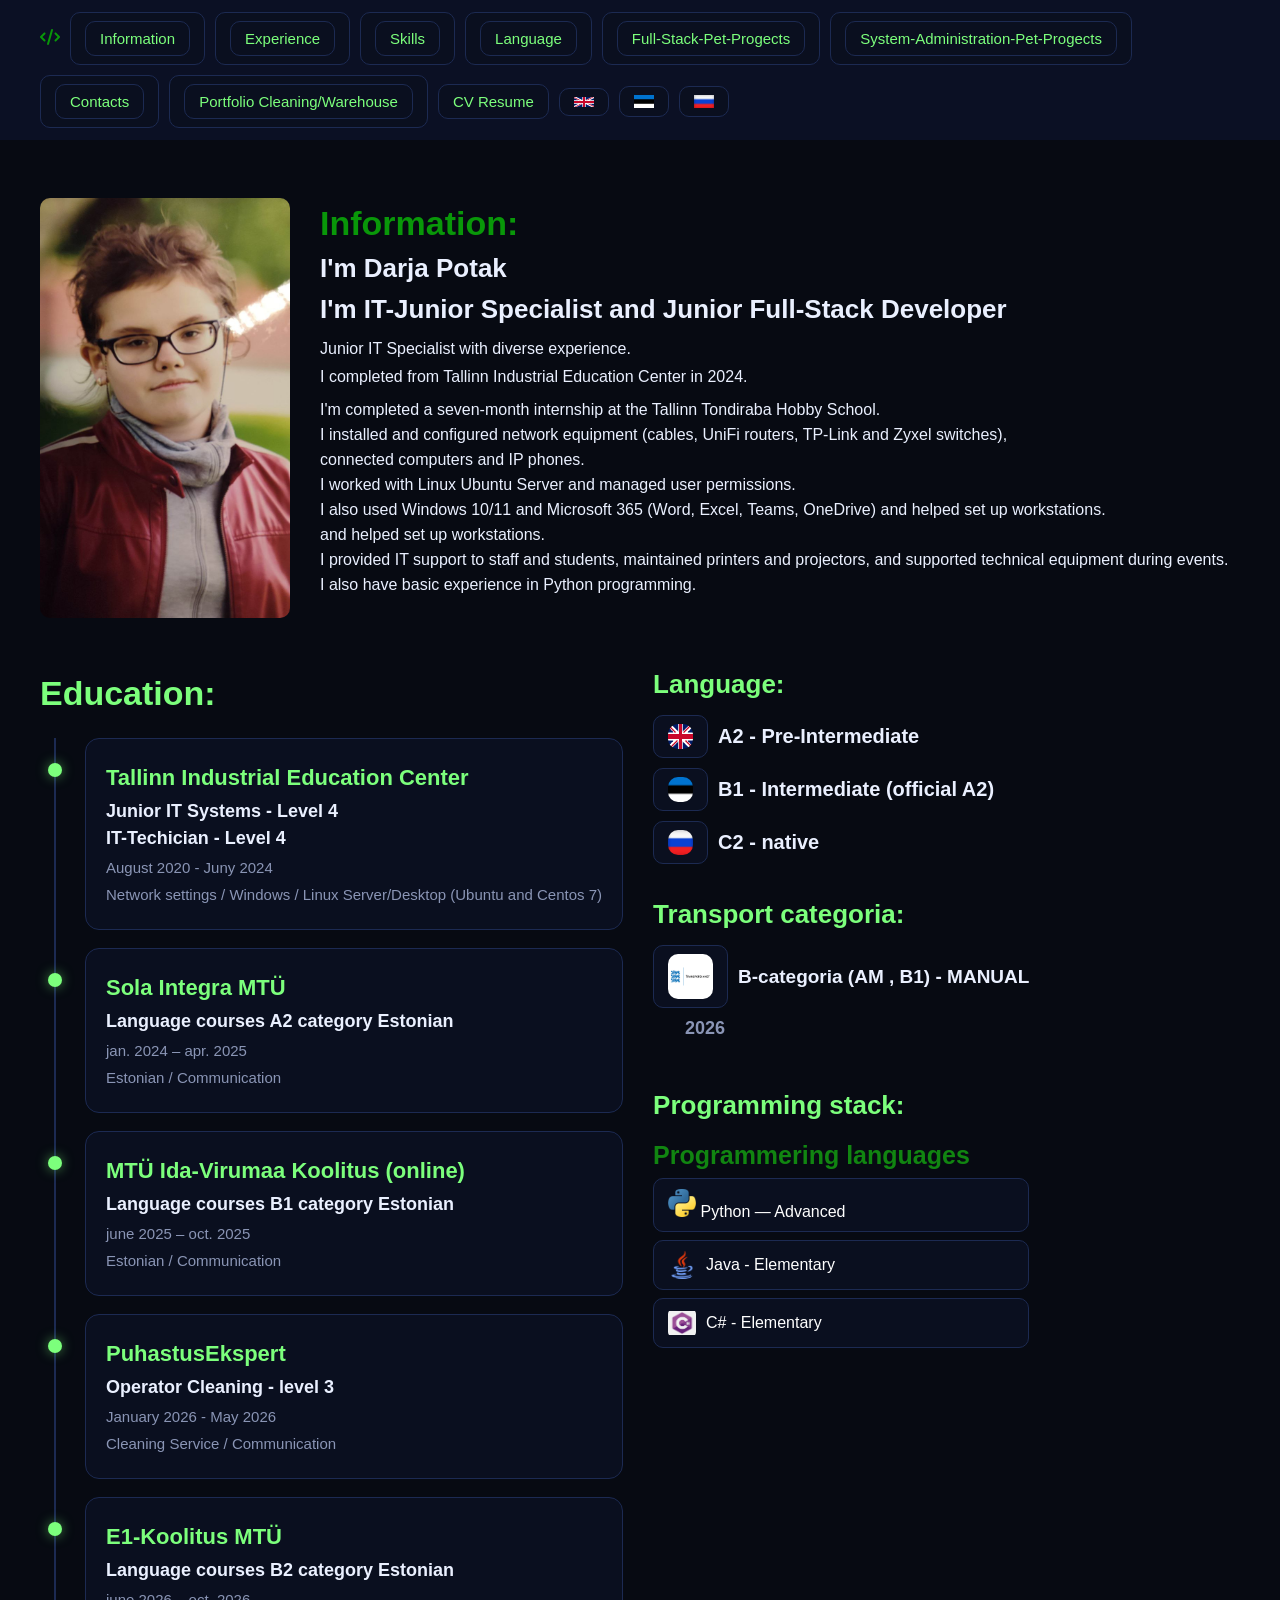
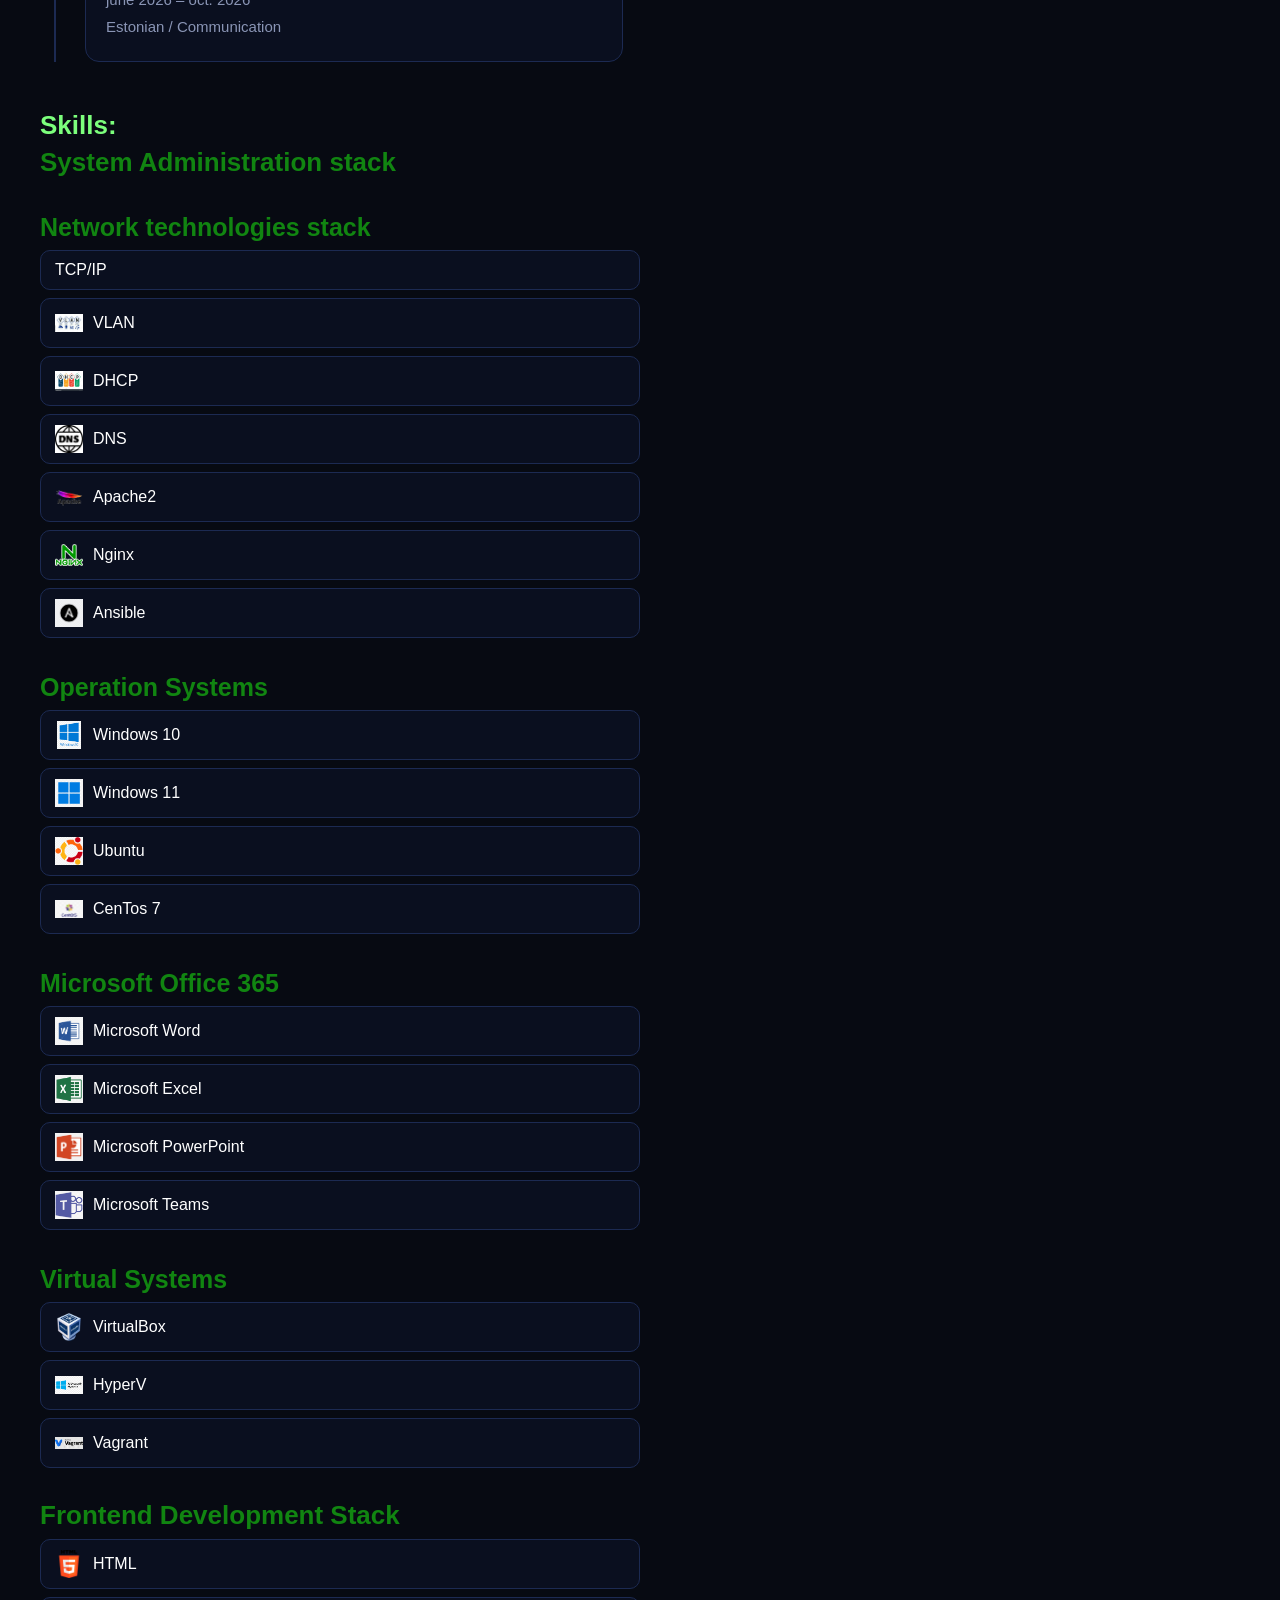
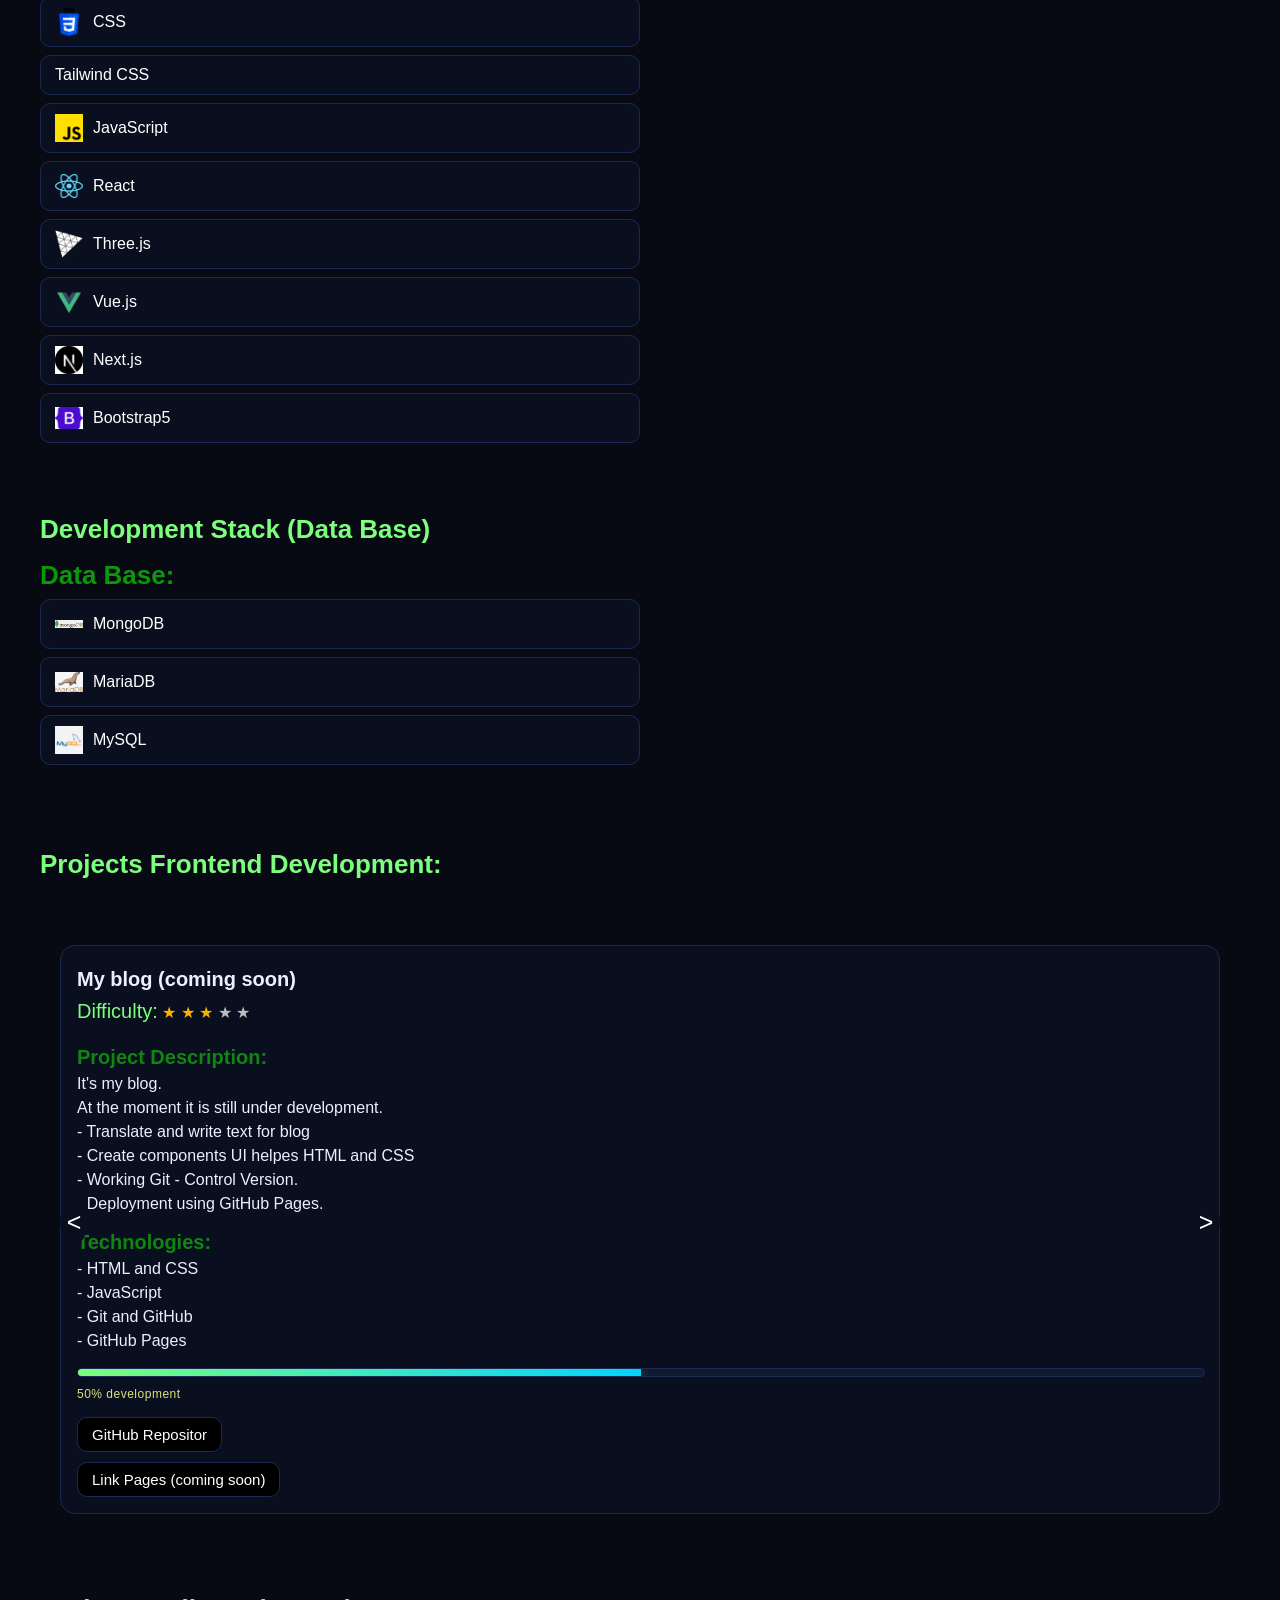
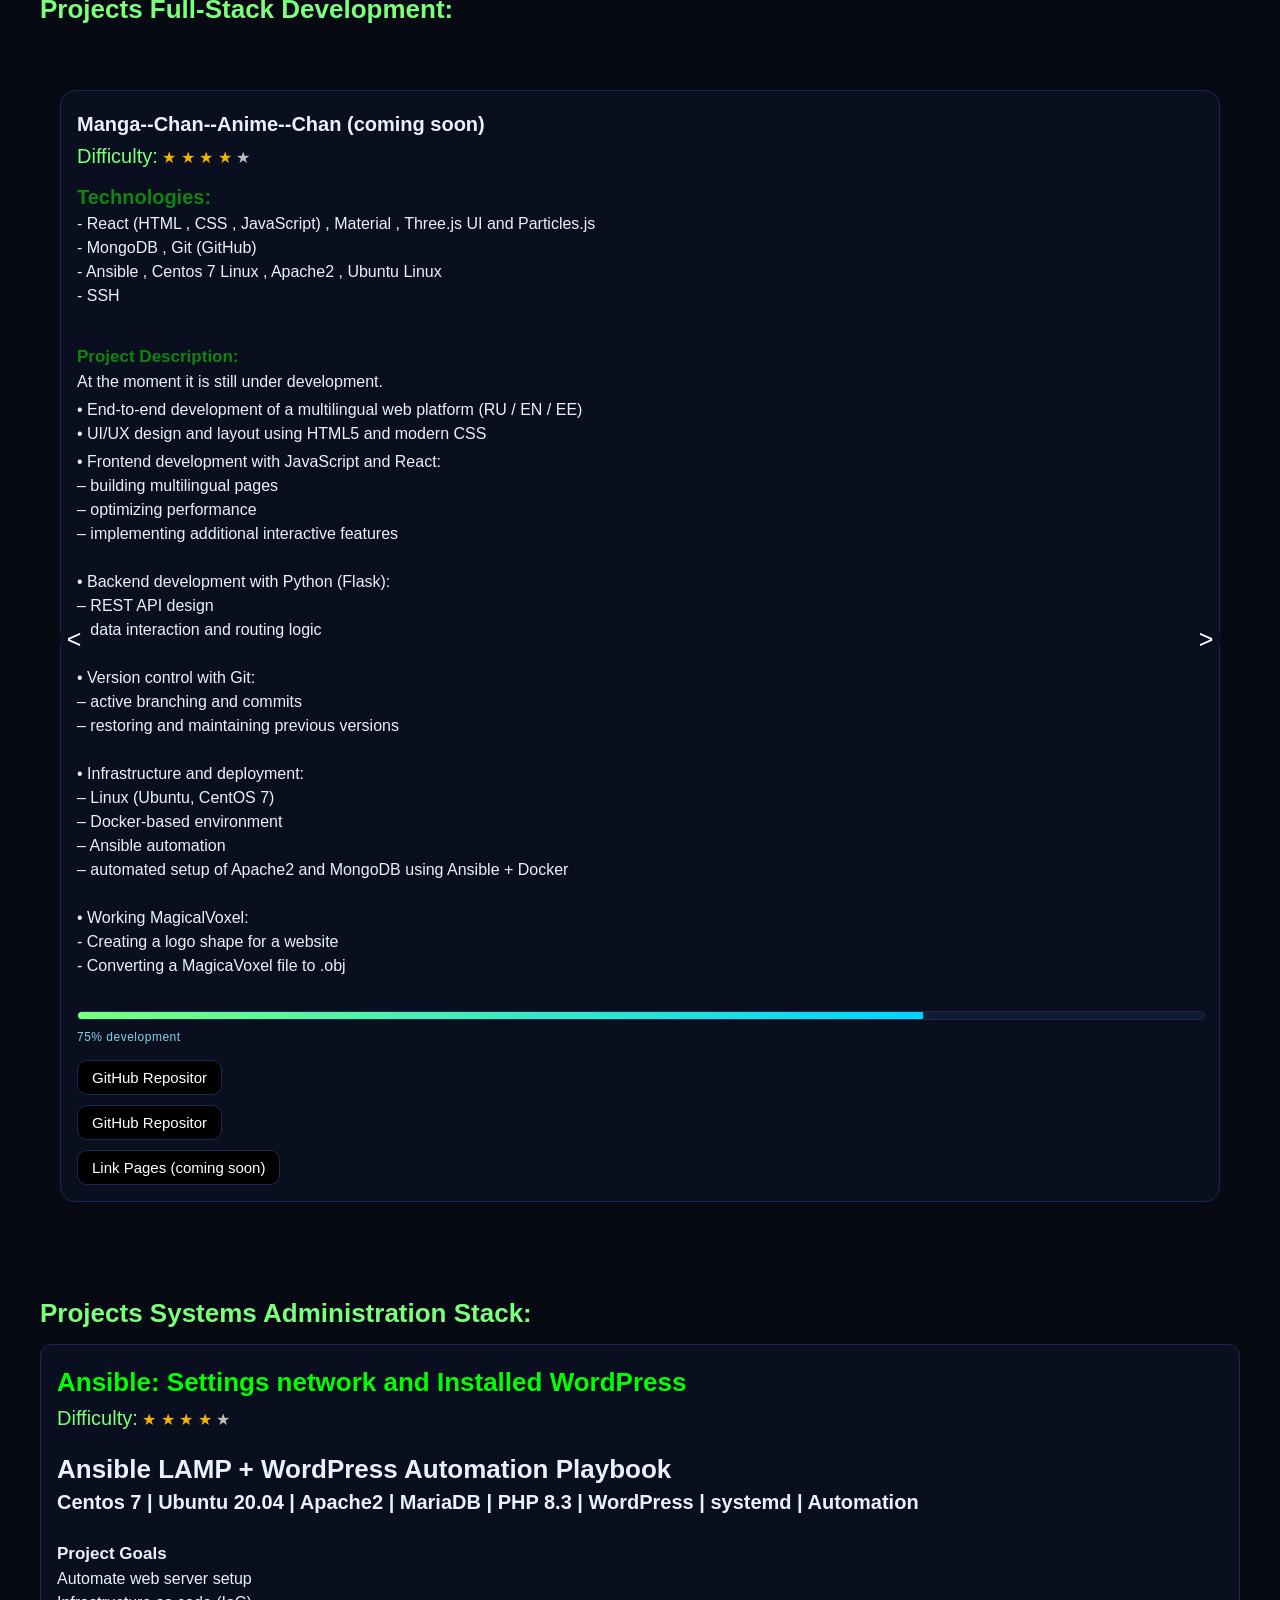
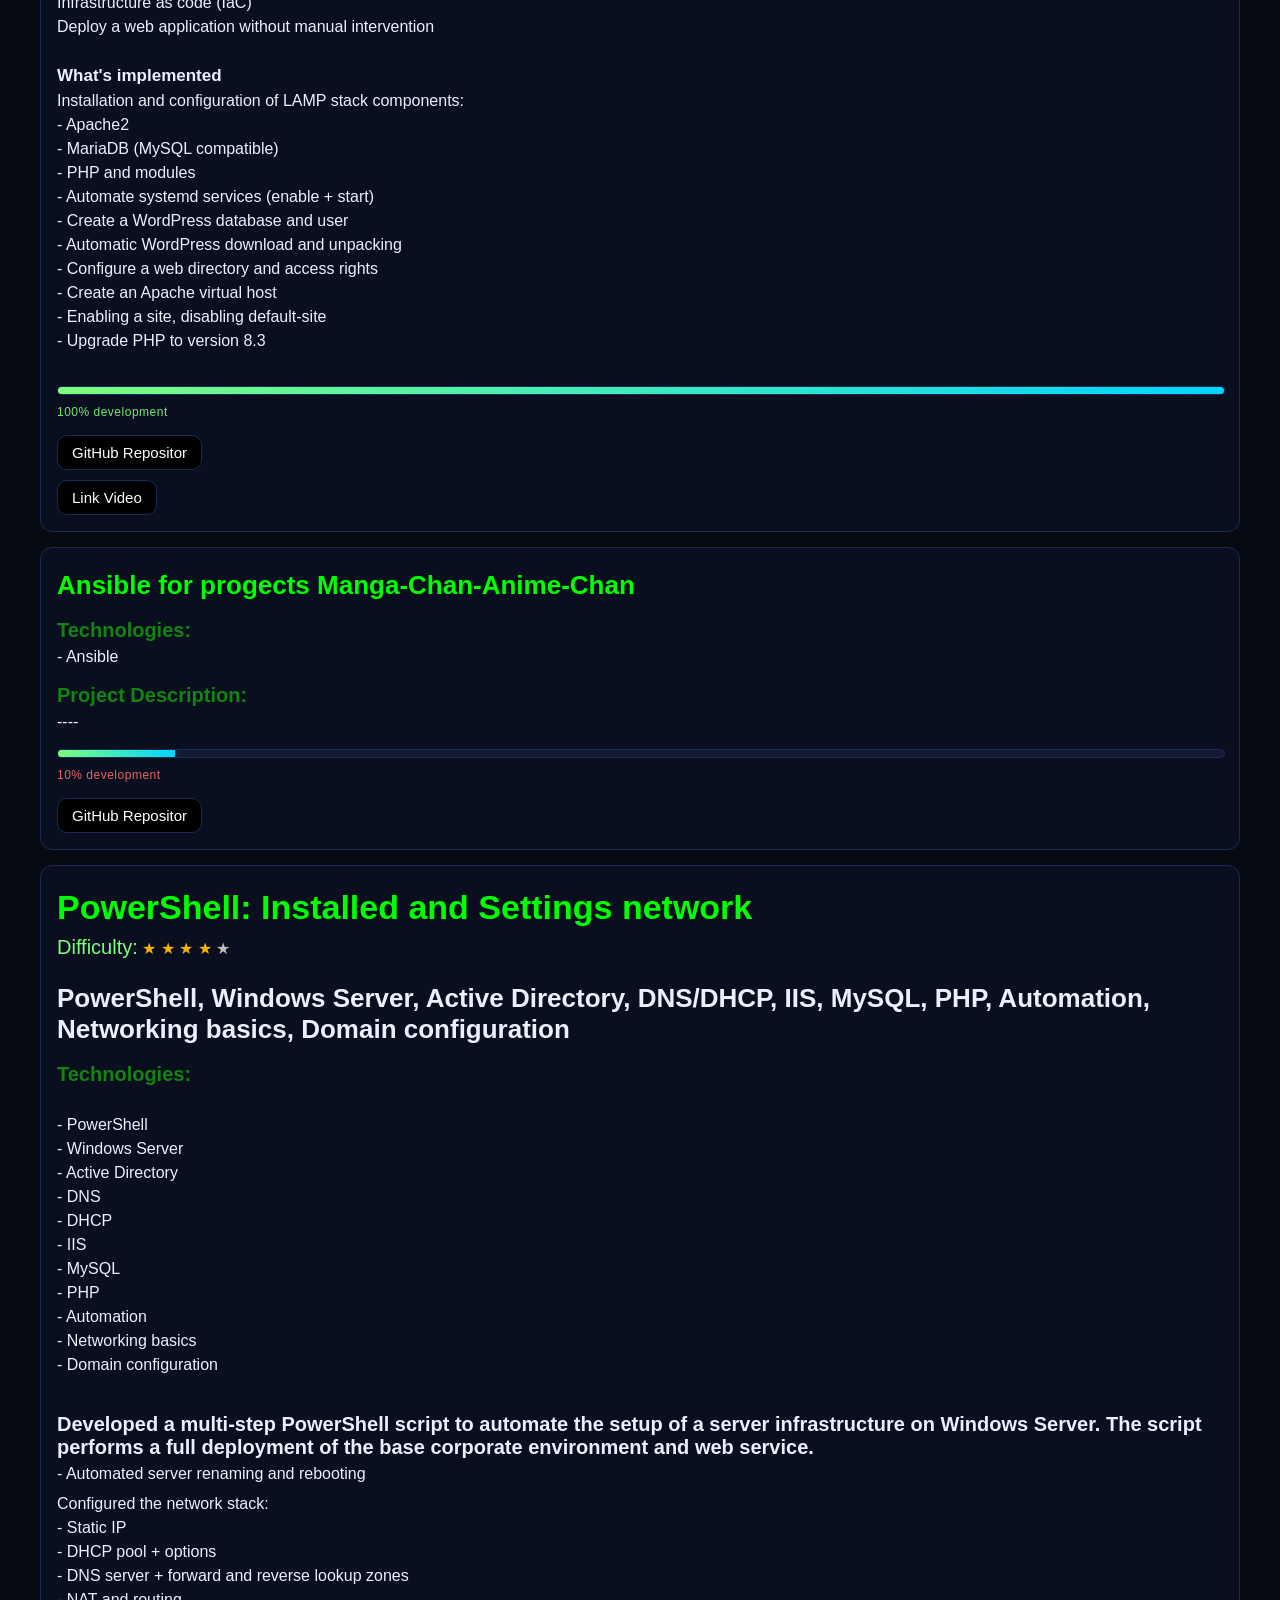
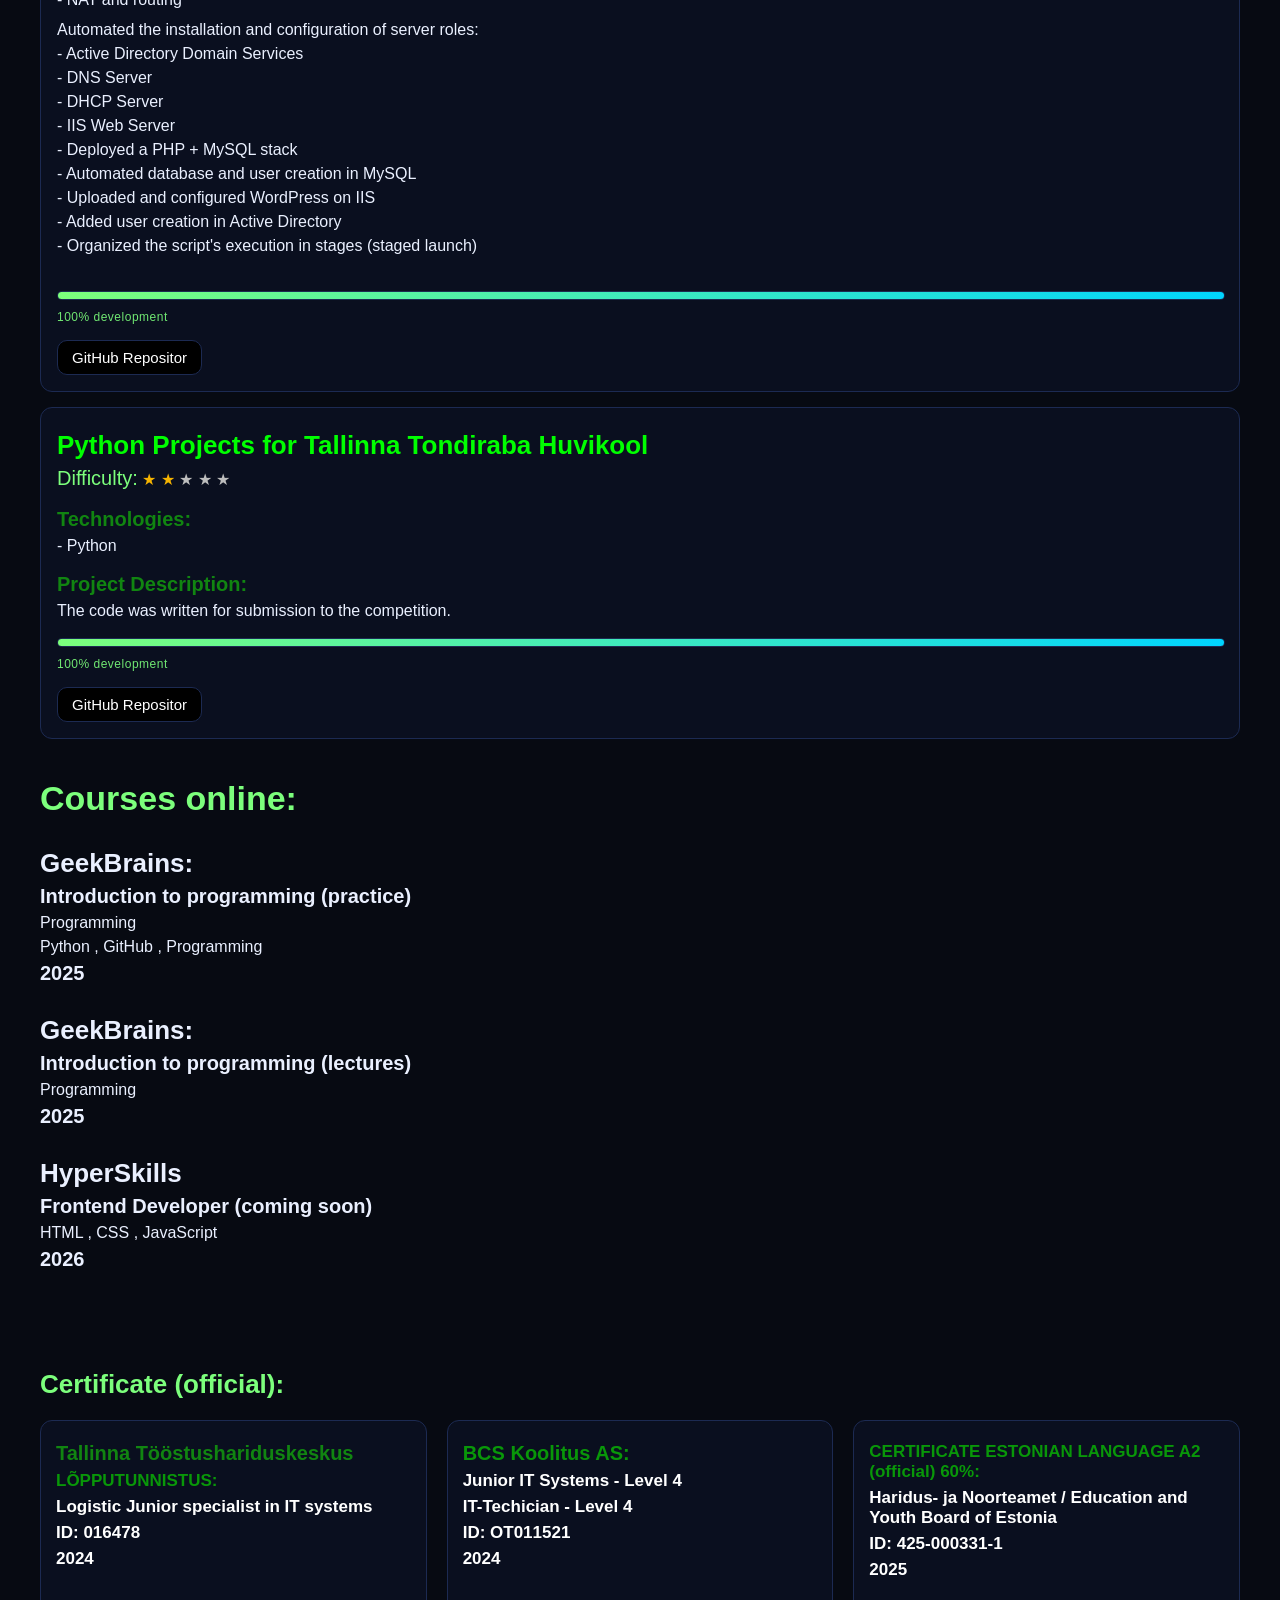
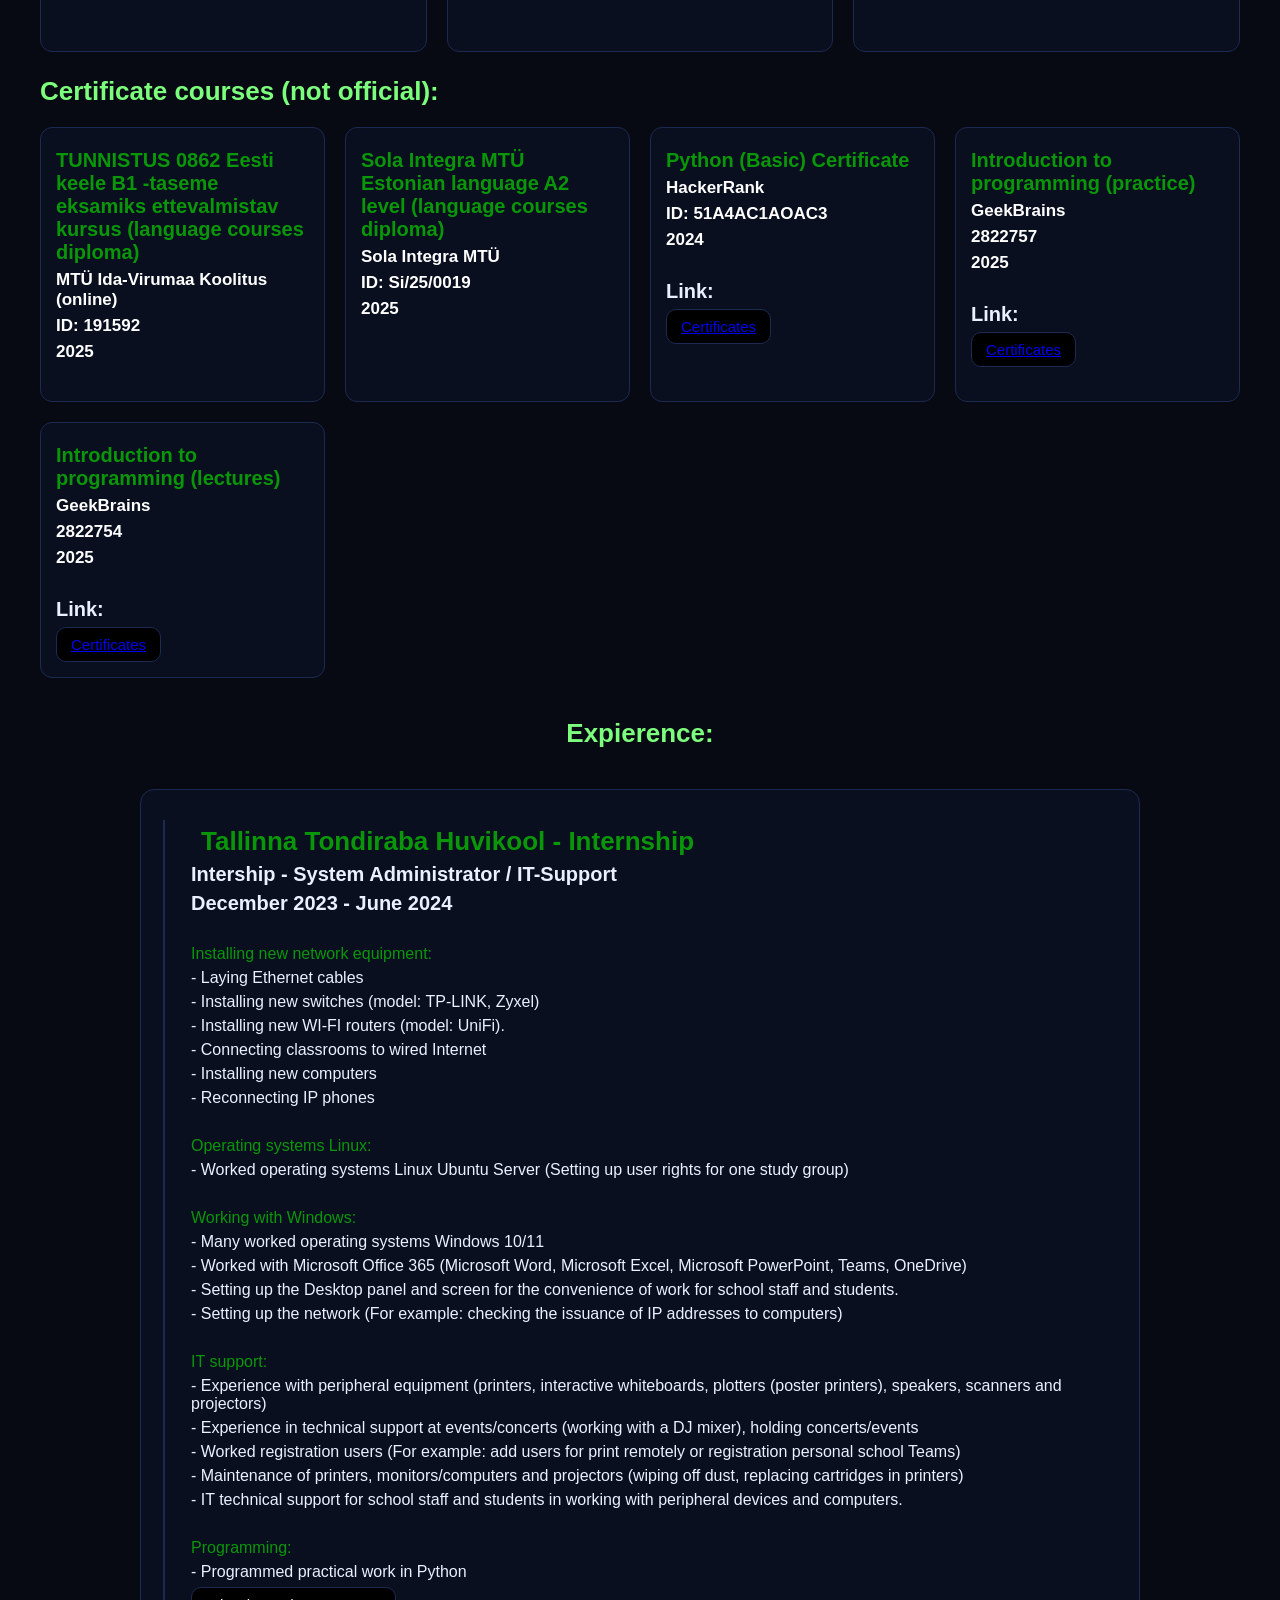
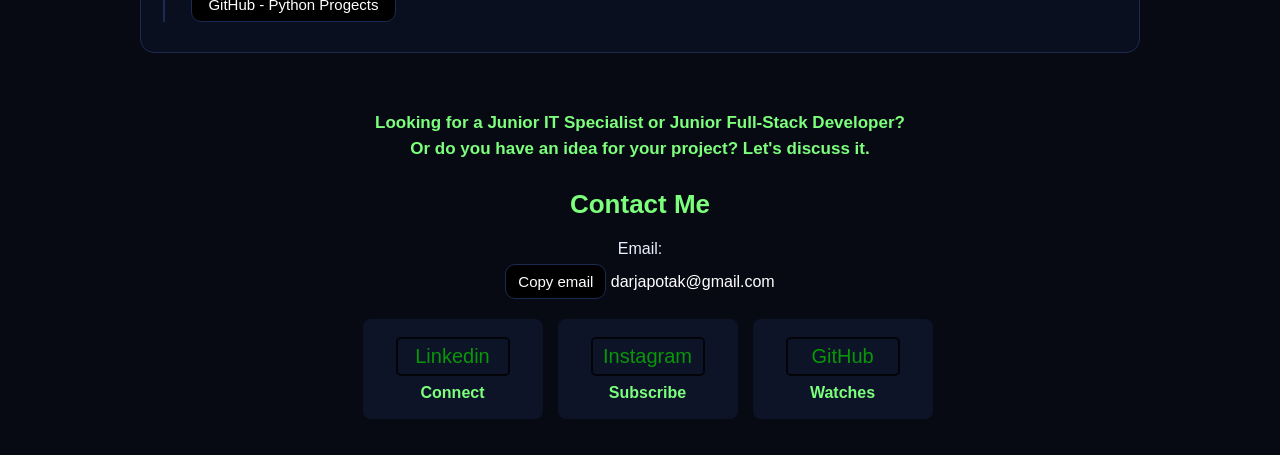
==== commit 0be1c00f: "add new changes" ====
--- a/index.html
+++ b/index.html
@@ -1273,7 +1273,7 @@
                     
                 </div>
                 <div class="cert_text3">
-                    <h4 style="color: rgb(9, 151, 9);" data-i18n="">CERTIFICATE ESTONIAN LANGUAGE A2 (official) 60%:</h4>
+                    <h4 style="color: rgb(9, 151, 9);" data-i18n="CERT_EST_LANG_A2">CERTIFICATE ESTONIAN LANGUAGE A2 (official) 60%:</h4>
                     <h4 class="h4_cert" style="color: rgb(255, 255, 255);">Haridus- ja Noorteamet / Education and Youth Board of Estonia</h4>
                     <h4 class="h4_cert" style="color: rgb(255, 255, 255);">ID: 425-000331-1</h4>
                     <h4 class="h4_cert" style="color: rgb(255, 255, 255);">2025</h4>
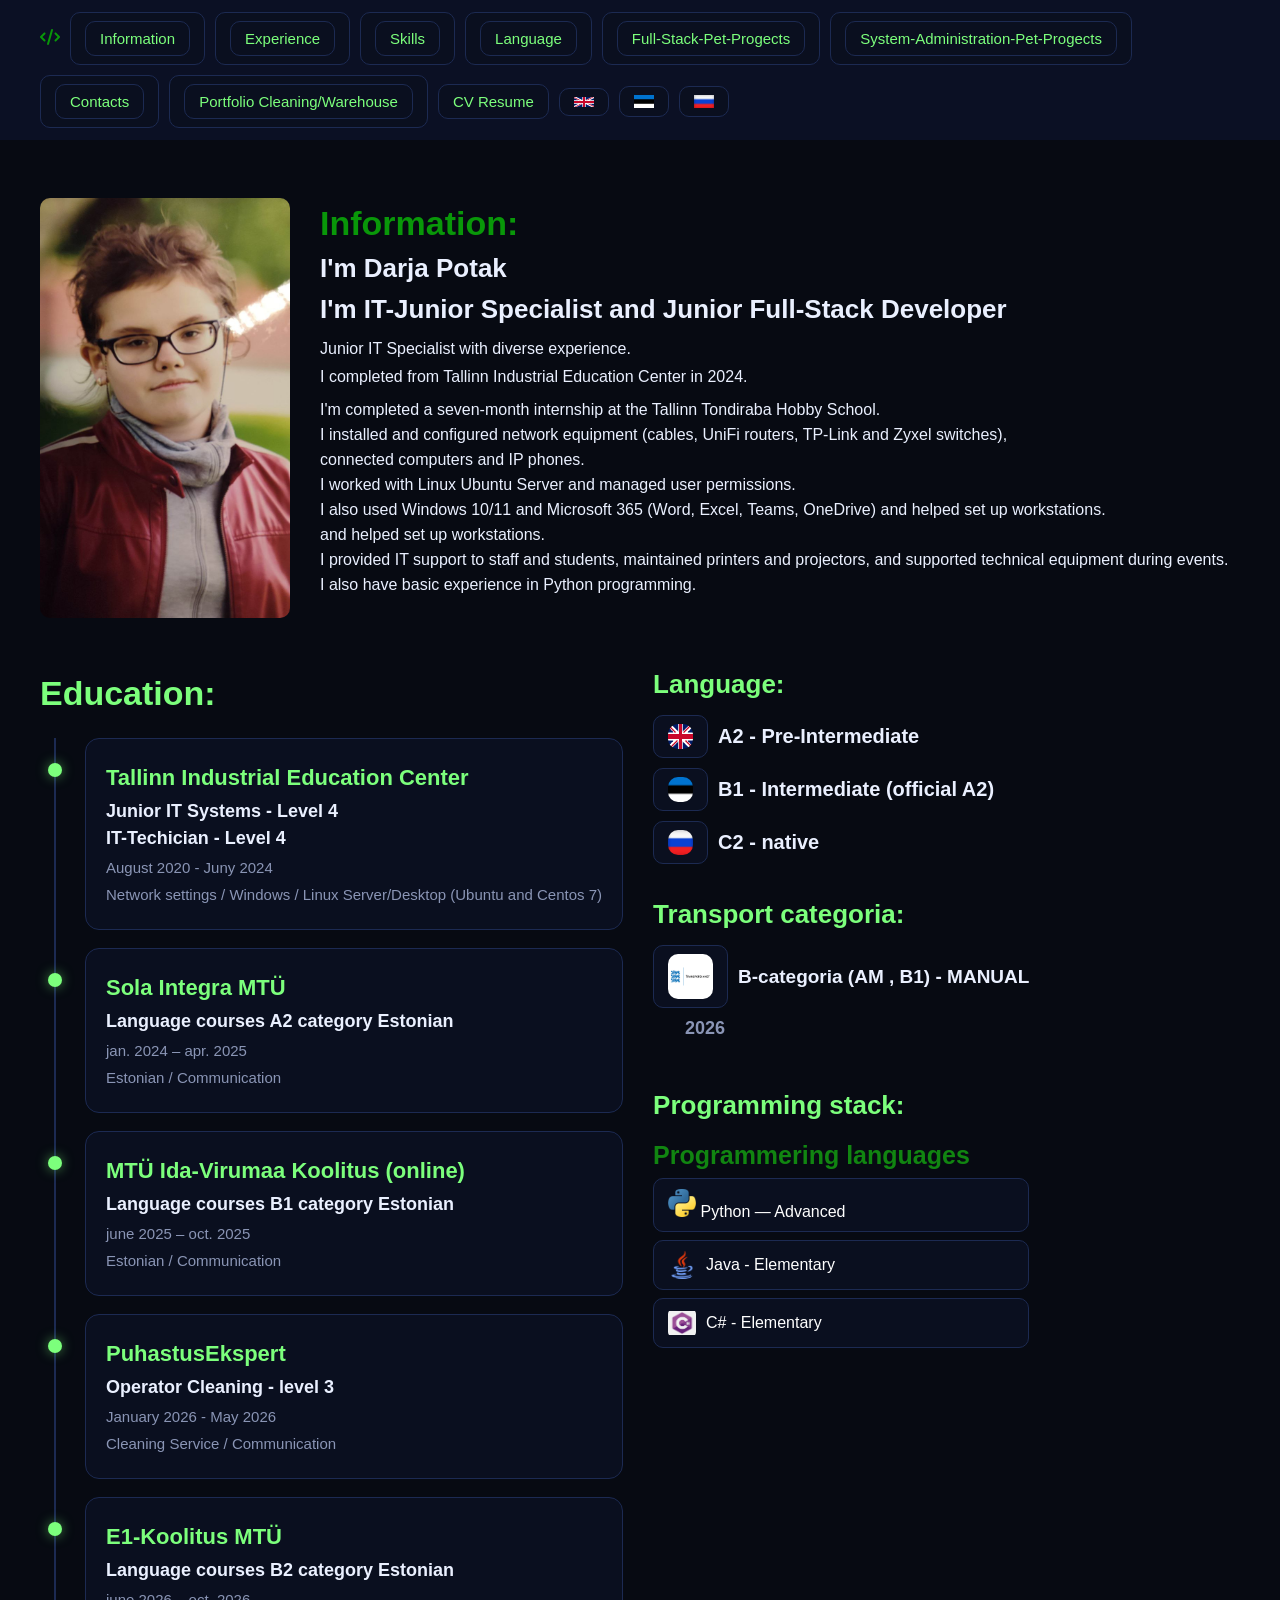
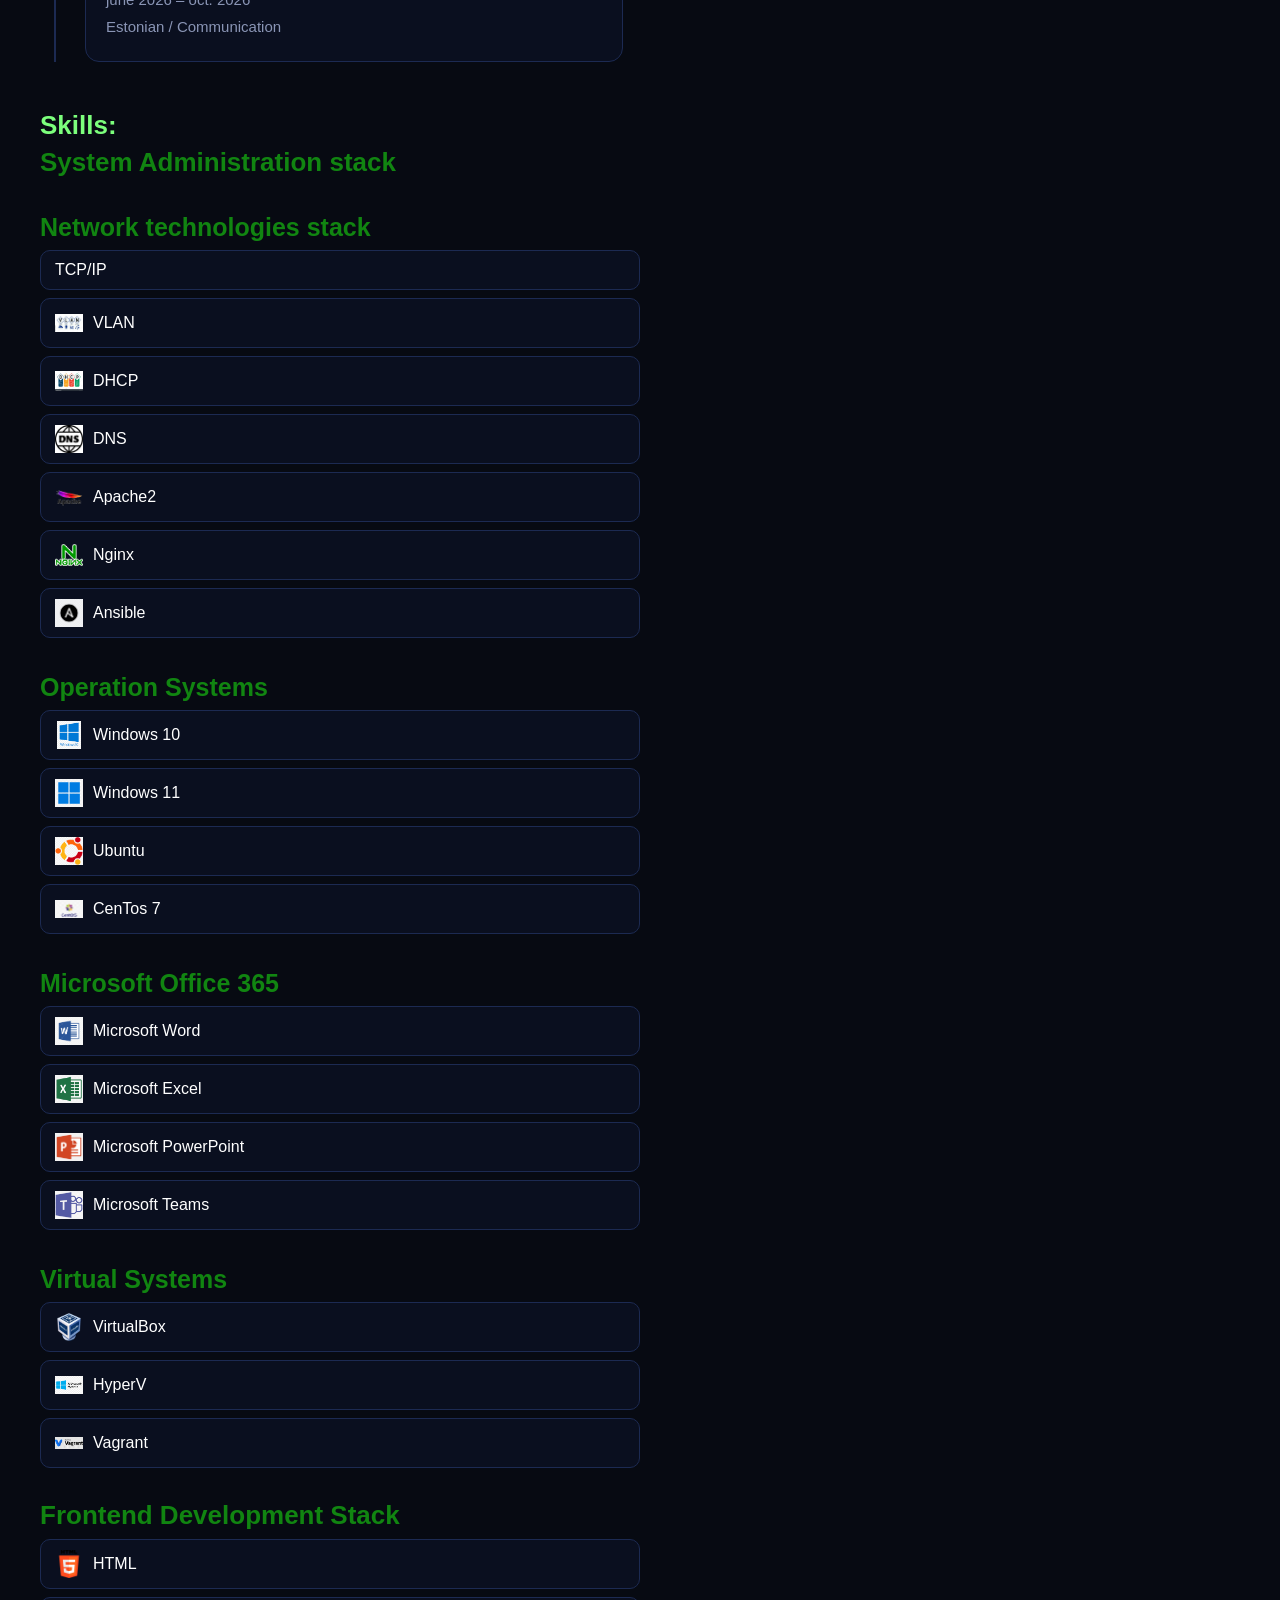
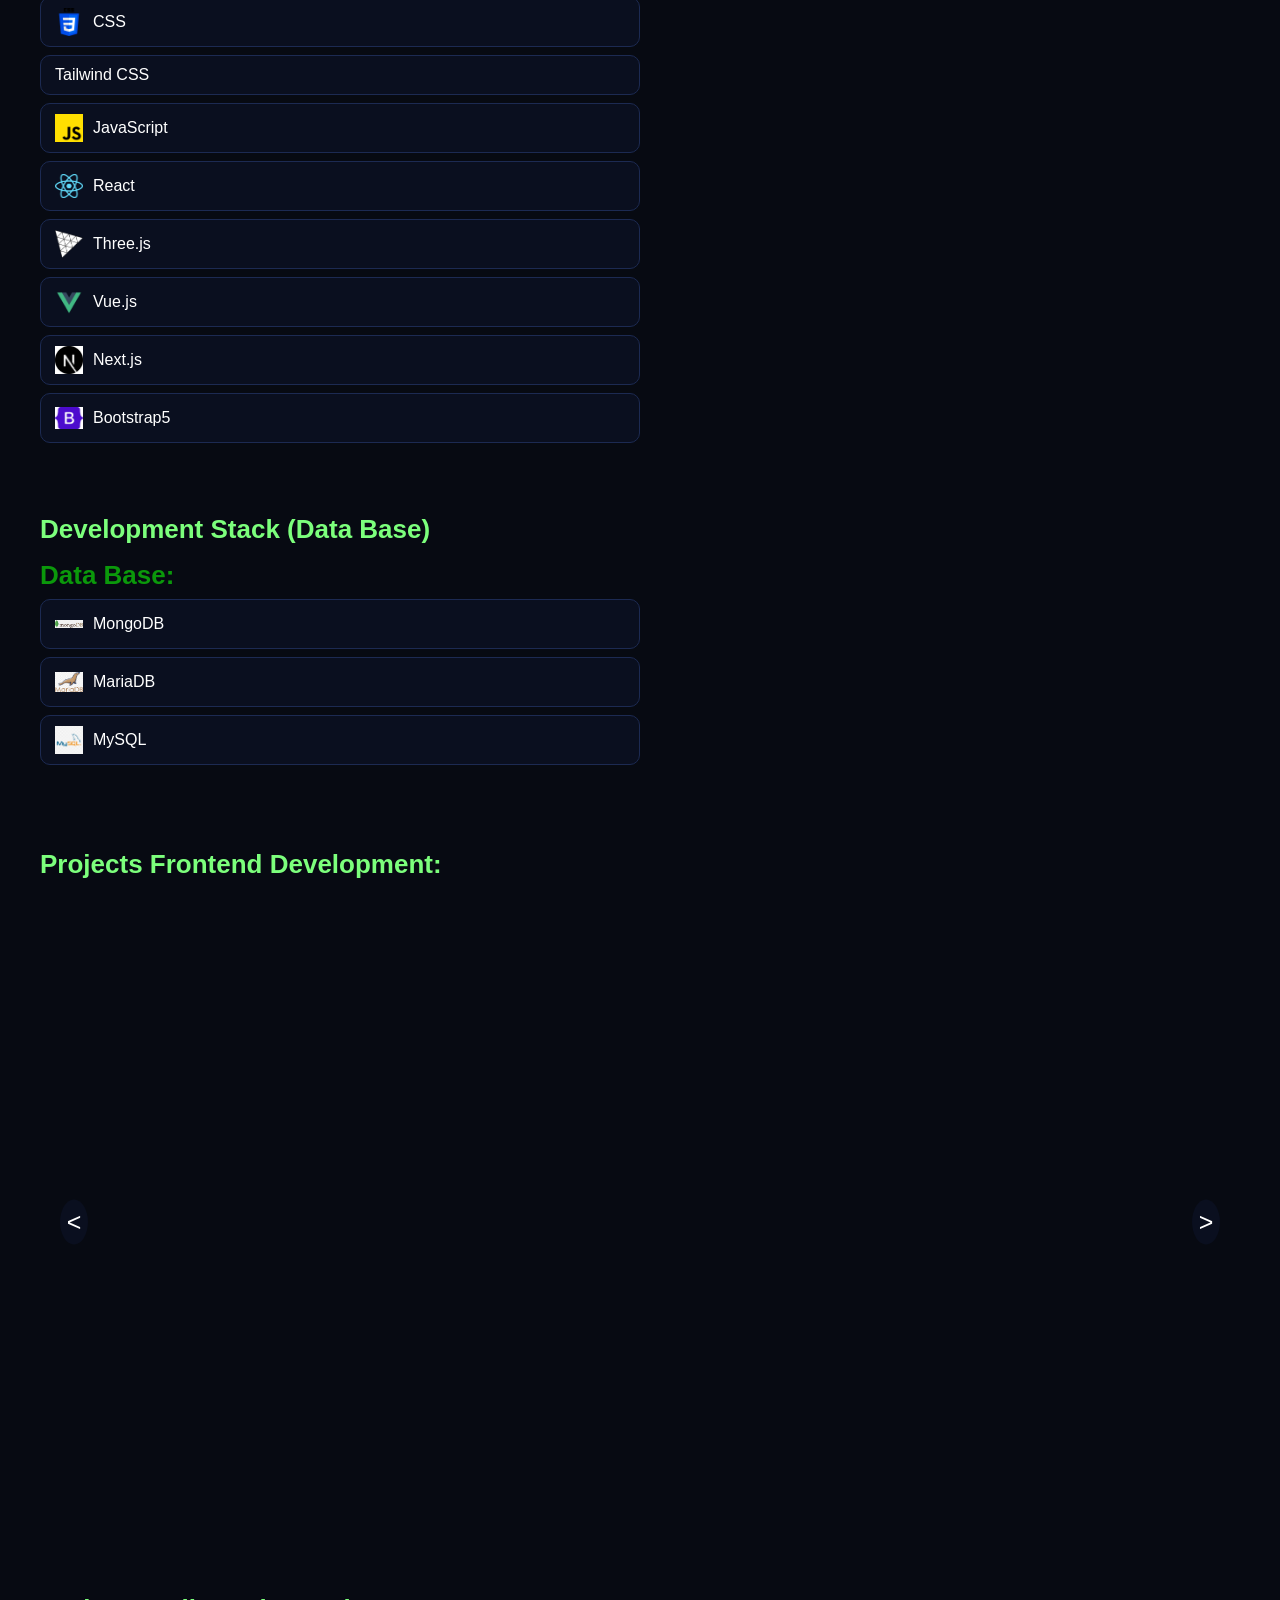
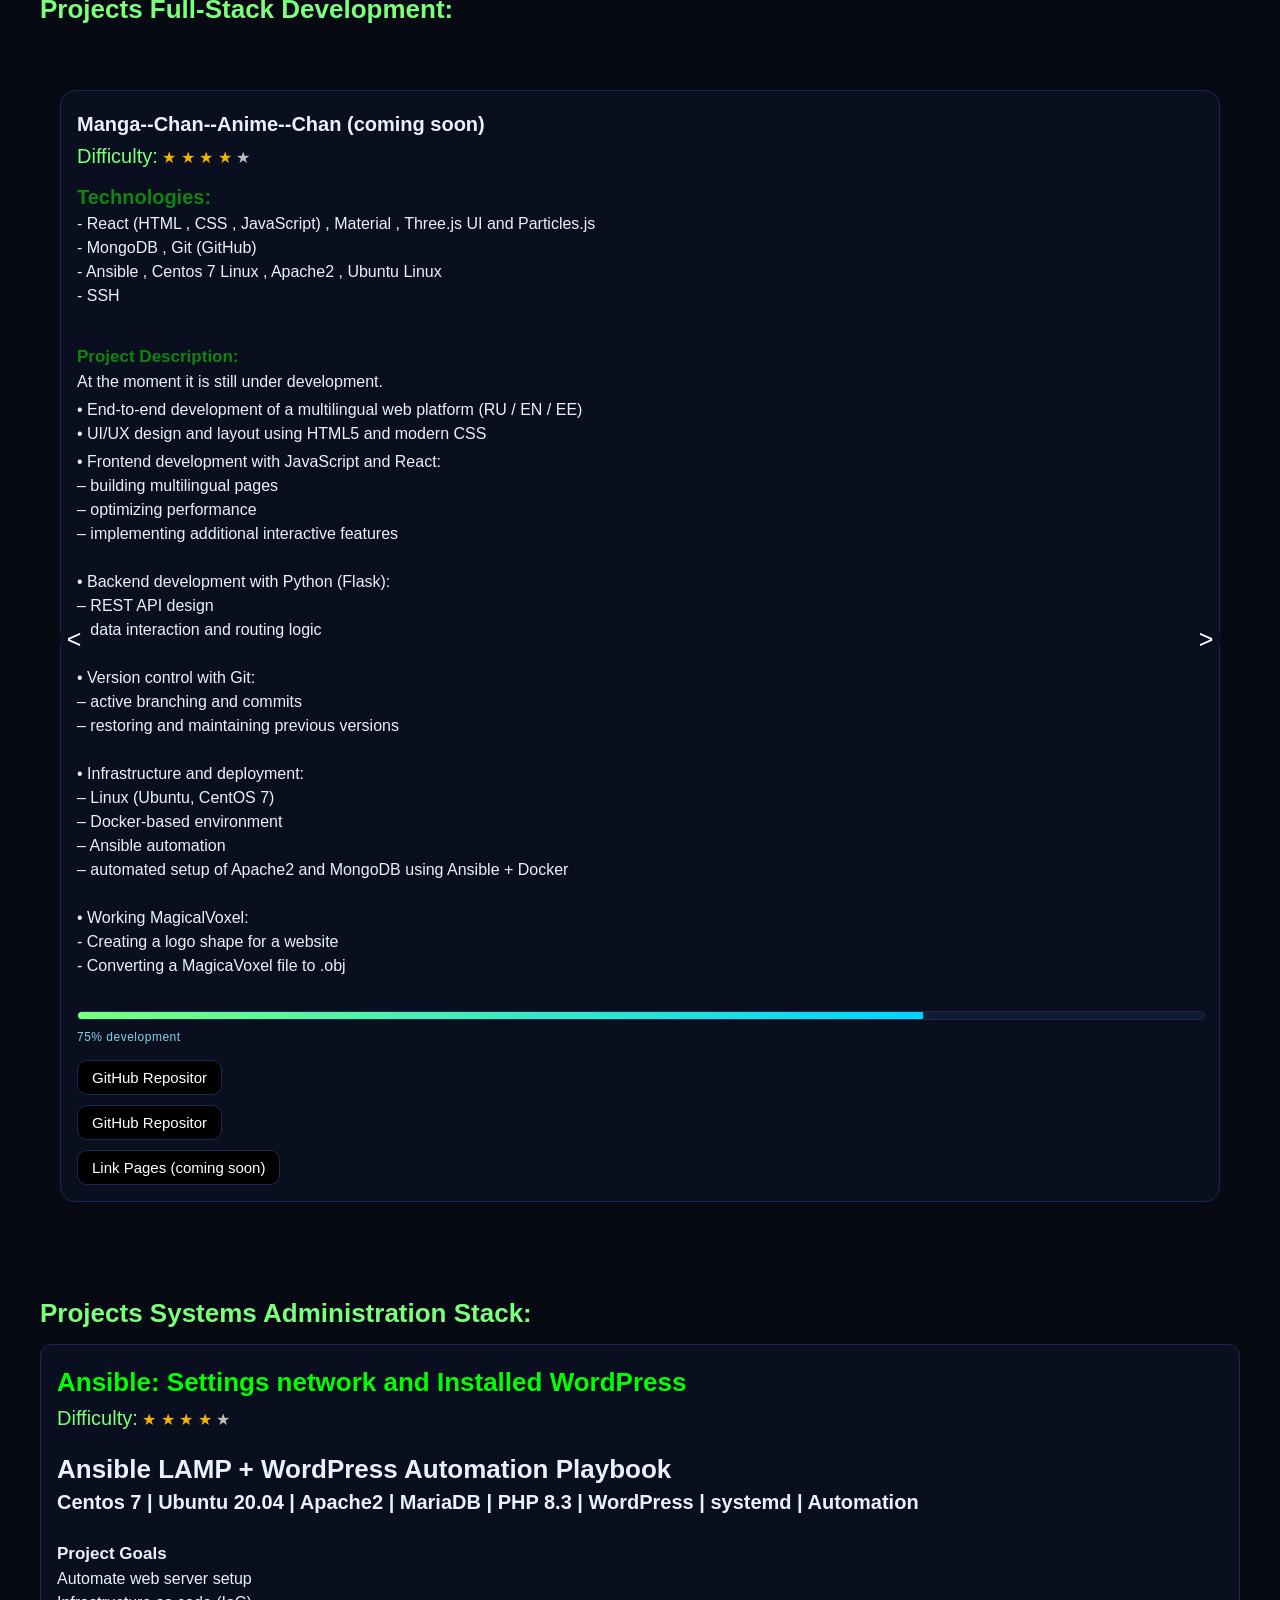
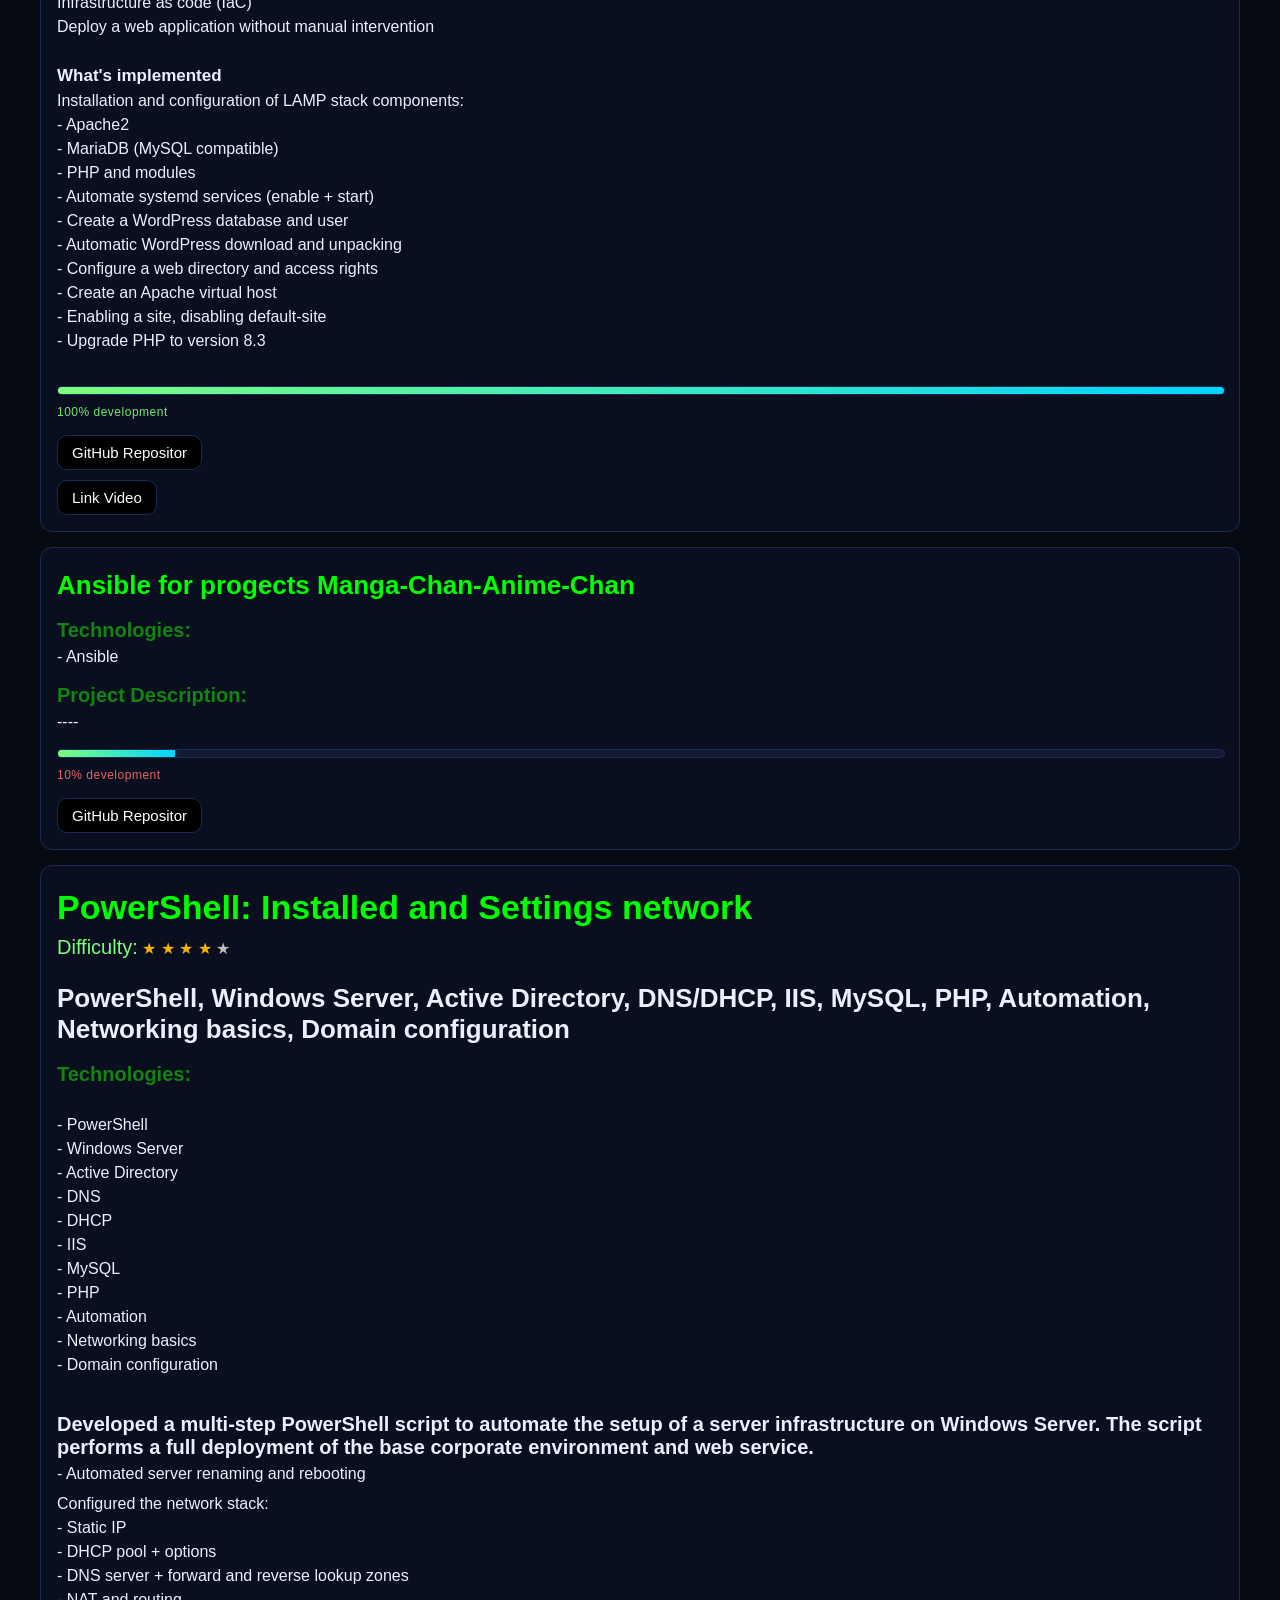
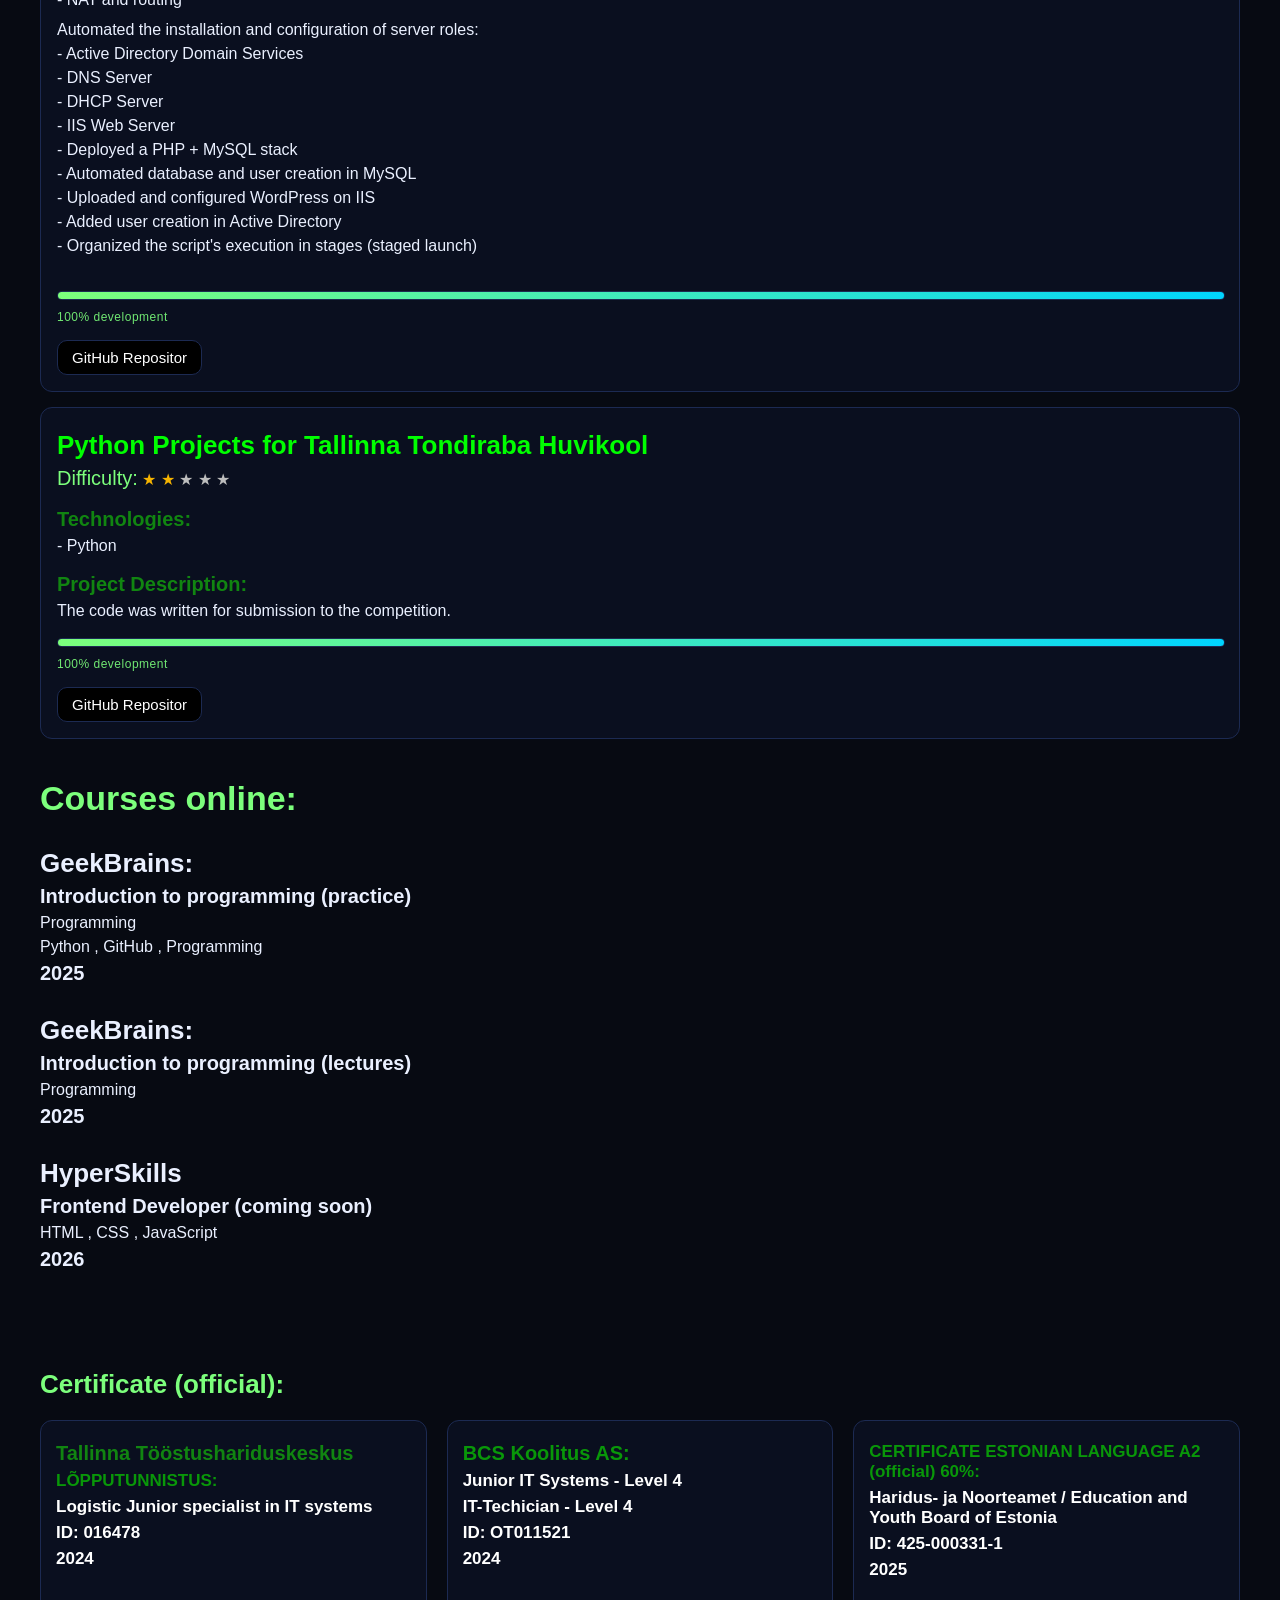
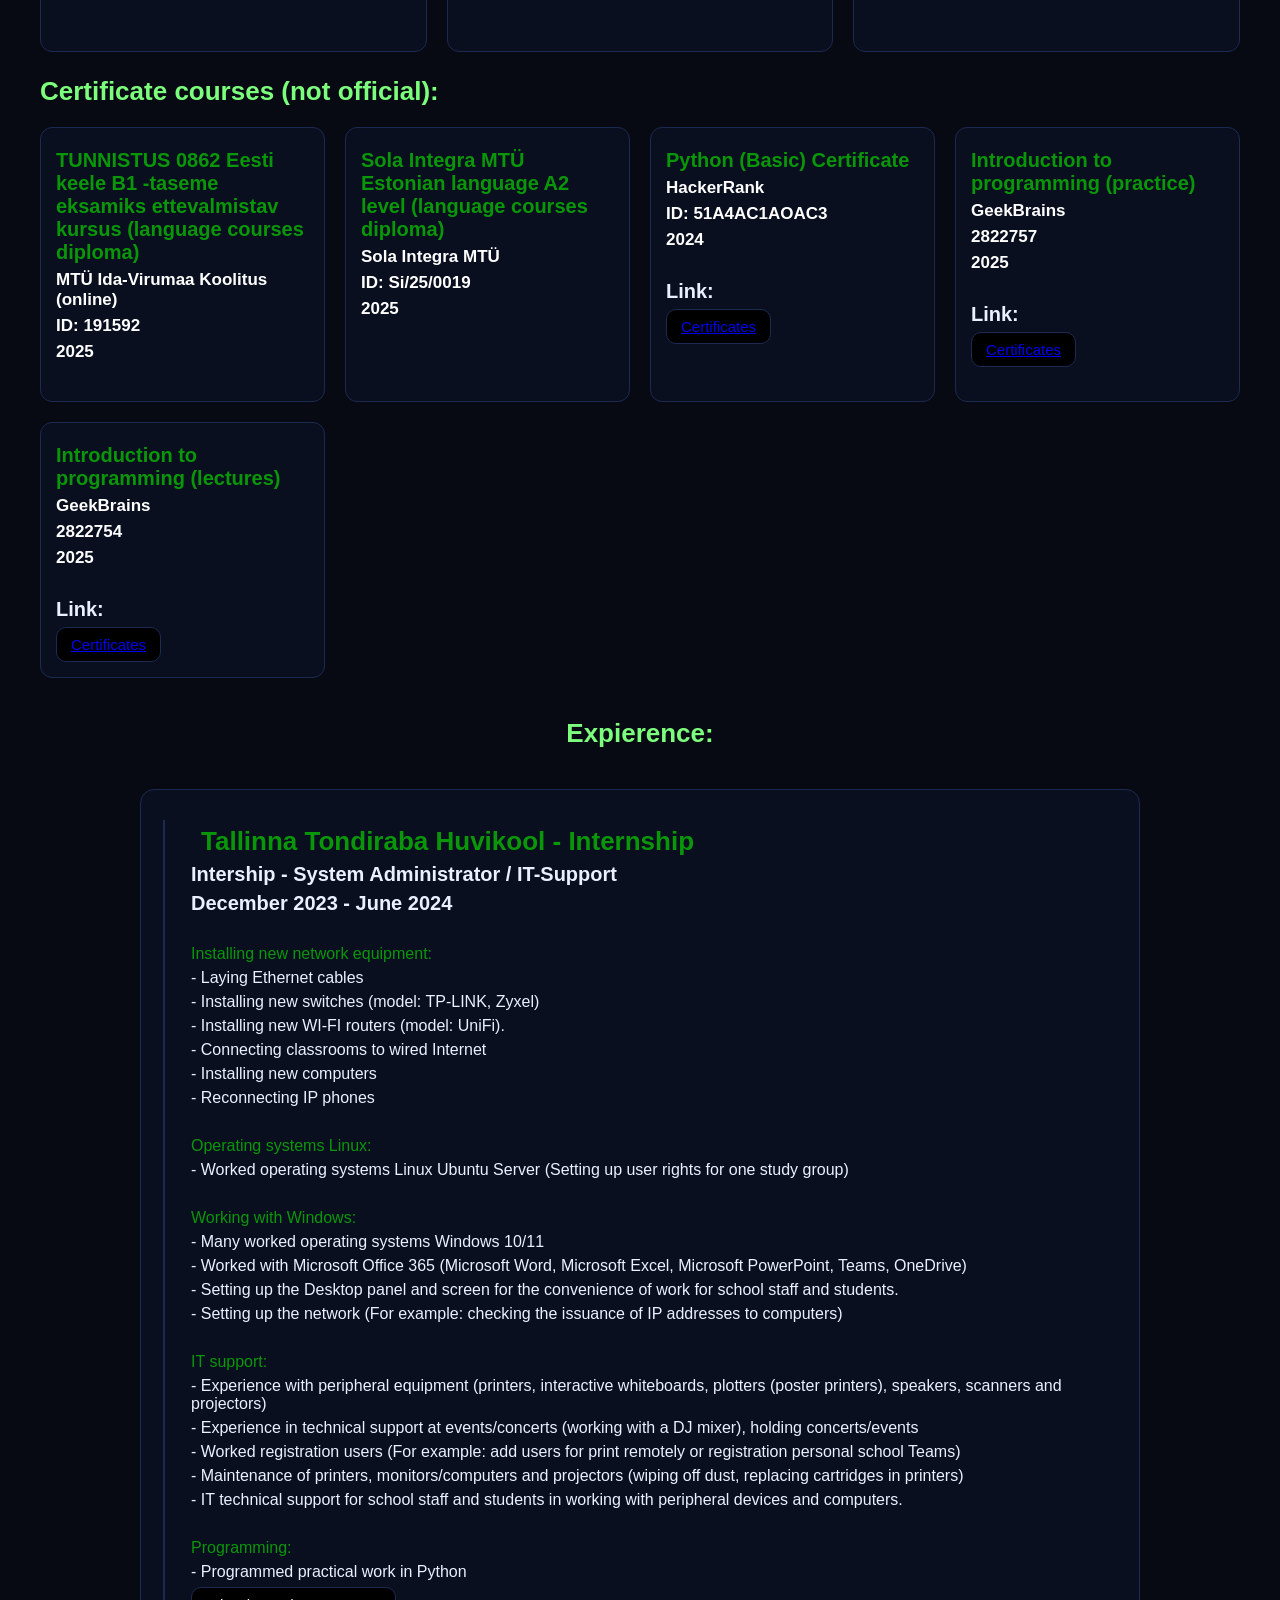
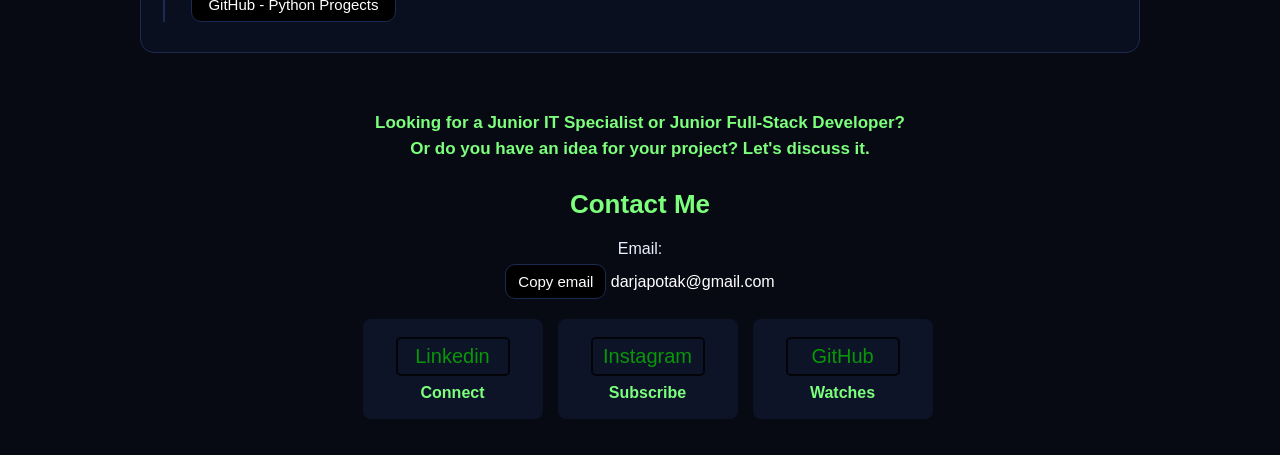
==== commit 06e60127: "add new changes" ====
--- a/index.html
+++ b/index.html
@@ -1305,7 +1305,7 @@
               </div>
 
               <div class="cert_text3">
-                <h3 style="color: rgb(9, 151, 9);">Python (Basic) Certificate</h3>
+                <h3 style="color: rgb(9, 151, 9);" data-i18n="">Python (Basic) Certificate</h3>
                 <h4 style="color: rgb(255, 255, 255);">HackerRank</h4>
                 <h4 style="color: rgb(255, 255, 255);">ID: 51A4AC1AOAC3</h4>
                 <h4 style="color: rgb(255, 255, 255);">2024</h4>
@@ -1317,7 +1317,7 @@
               </div>
 
               <div class="cert_text4">
-                <h3 style="color: rgb(9, 151, 9);">Introduction to programming (practice)</h3>
+                <h3 style="color: rgb(9, 151, 9);" data-i18n="int_to_prog_practice">Introduction to programming (practice)</h3>
                 <h4 style="color: rgb(255, 255, 255);">GeekBrains</h4>
                 <h4 style="color: rgb(255, 255, 255);">2822757</h4>
                 <h4 style="color: rgb(255, 255, 255);">2025</h4>
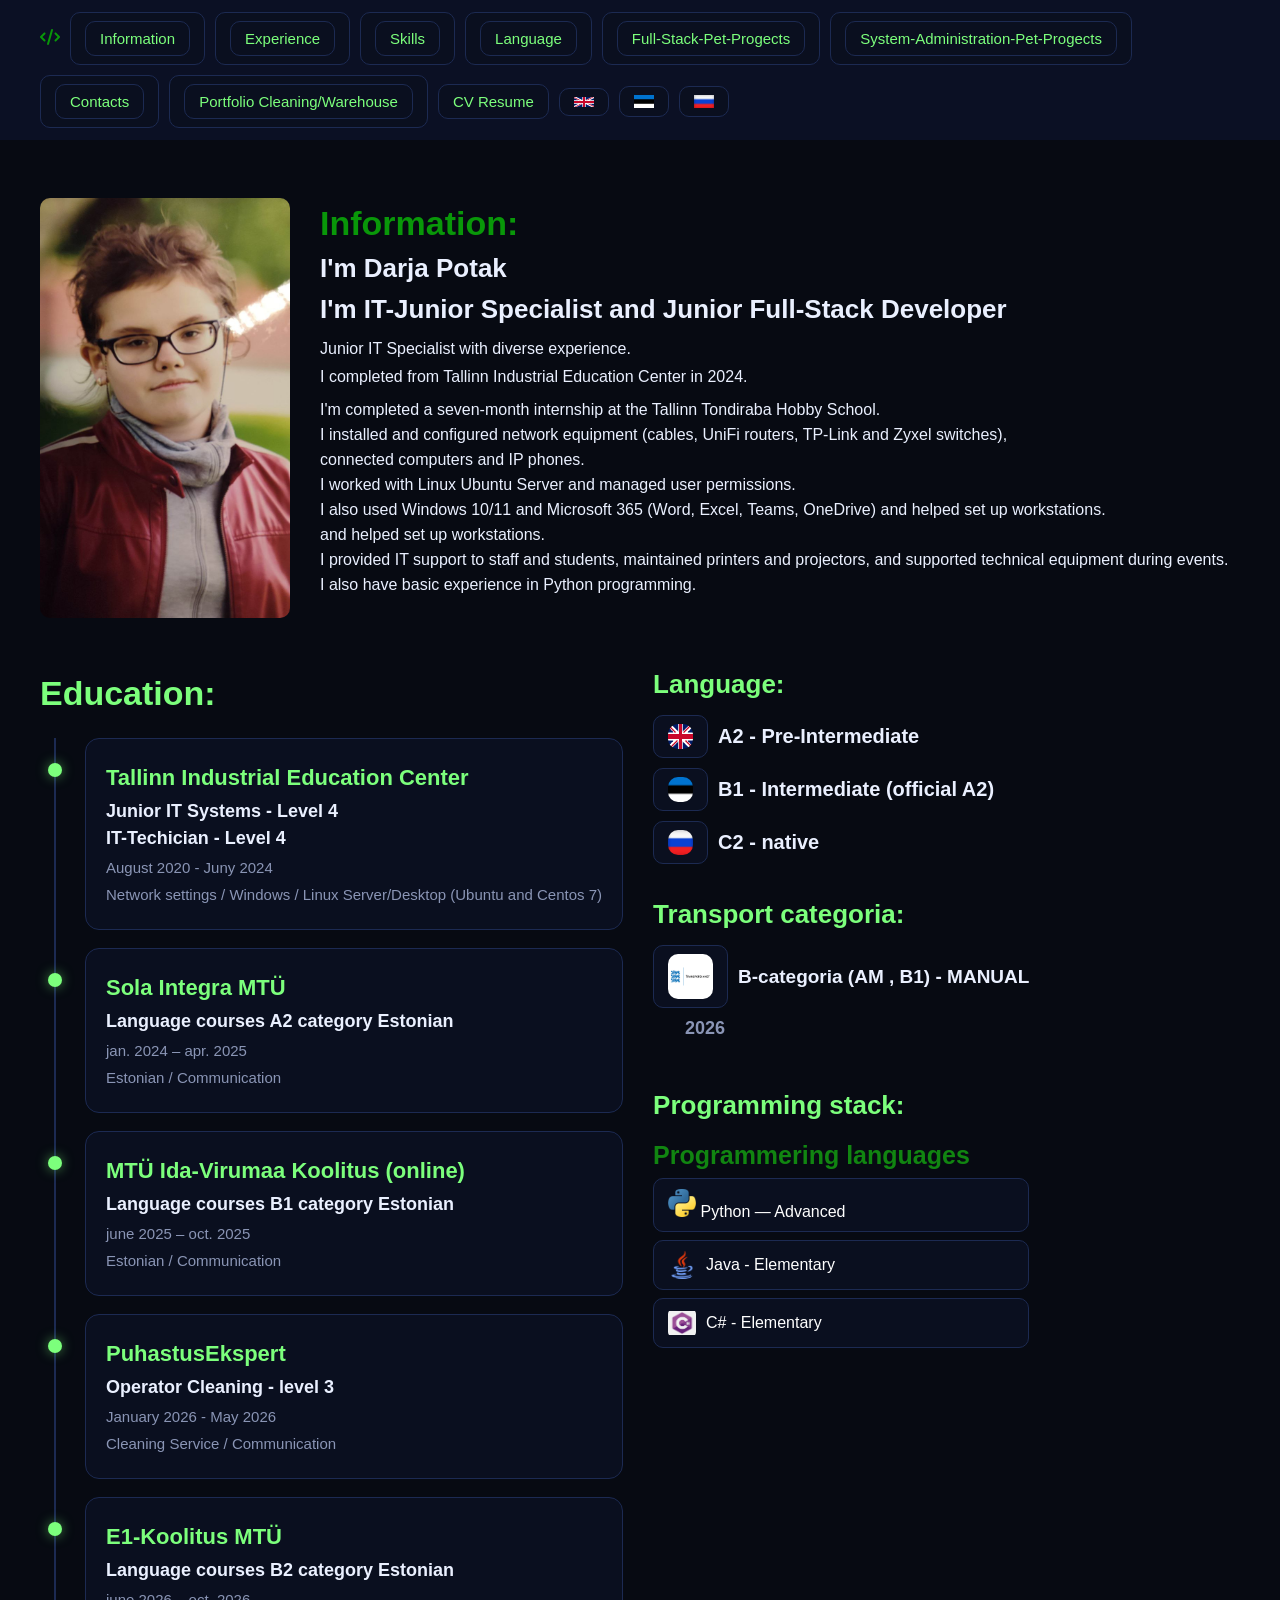
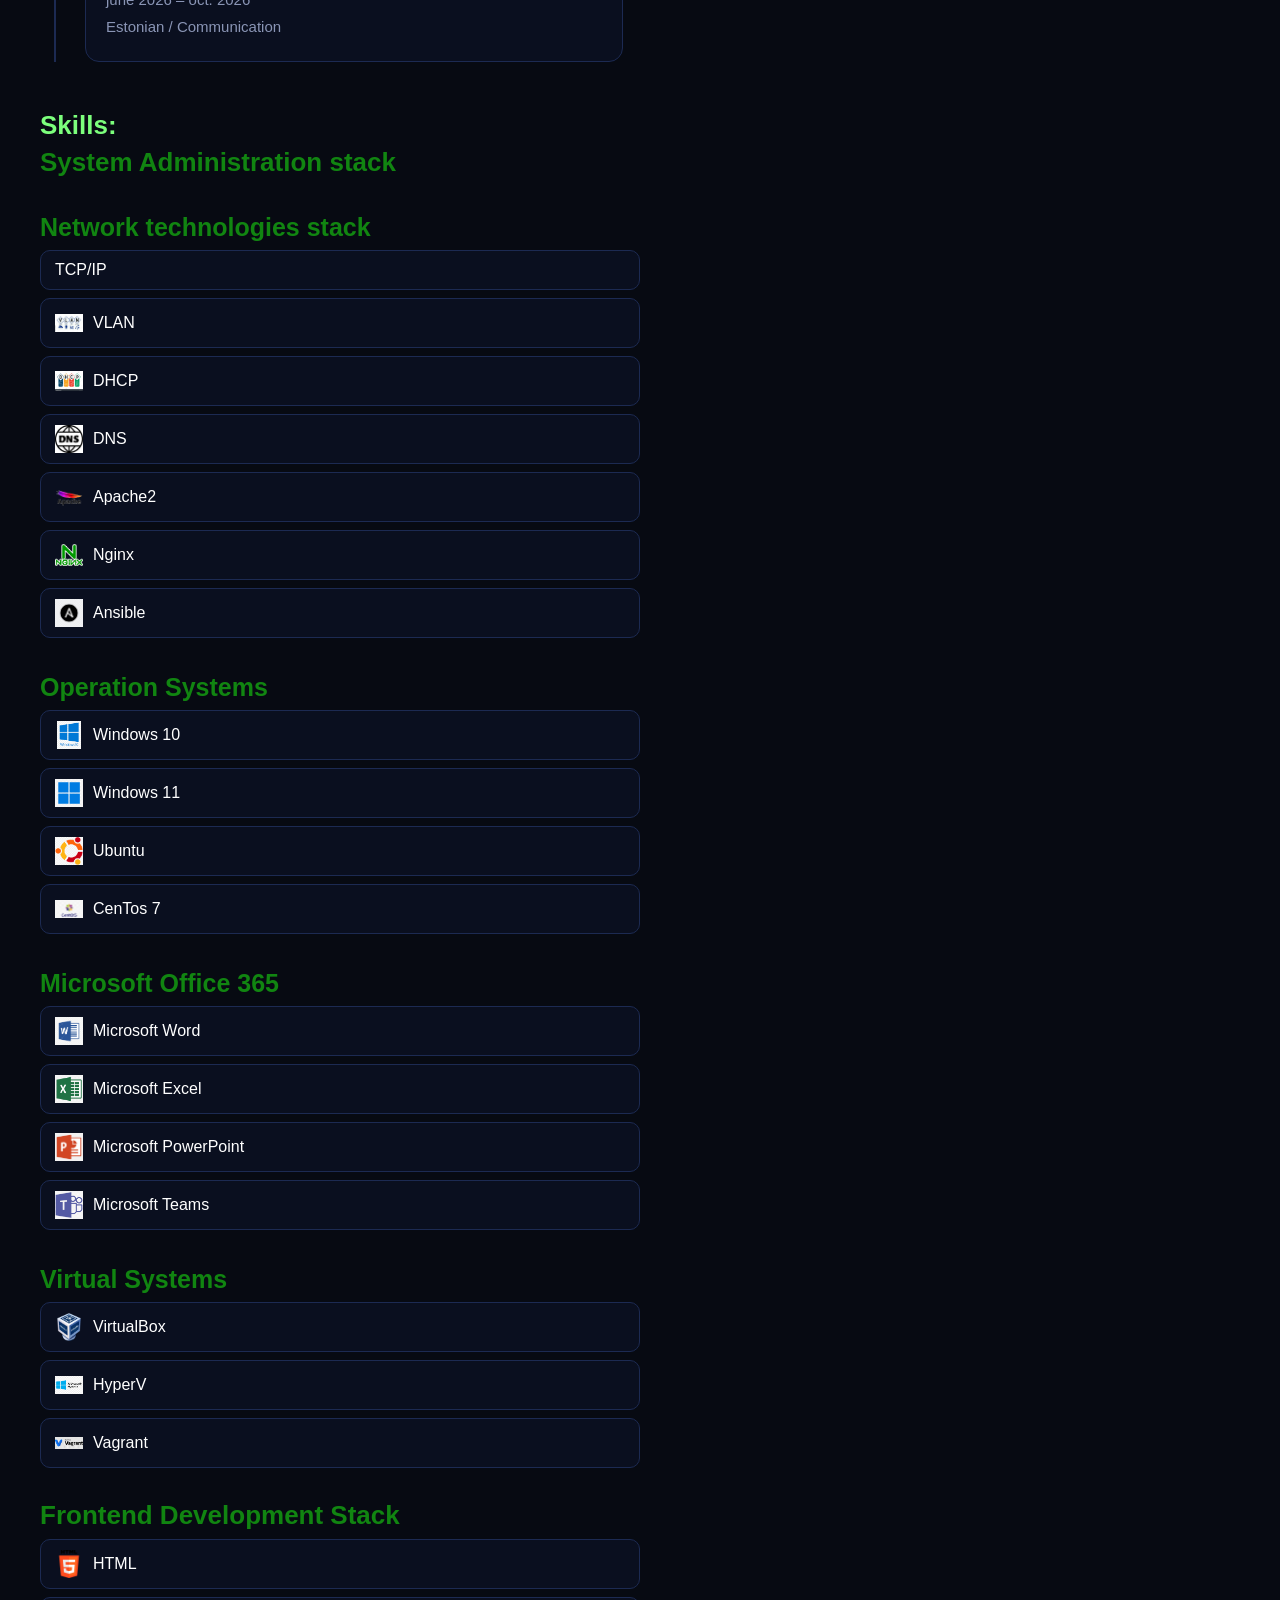
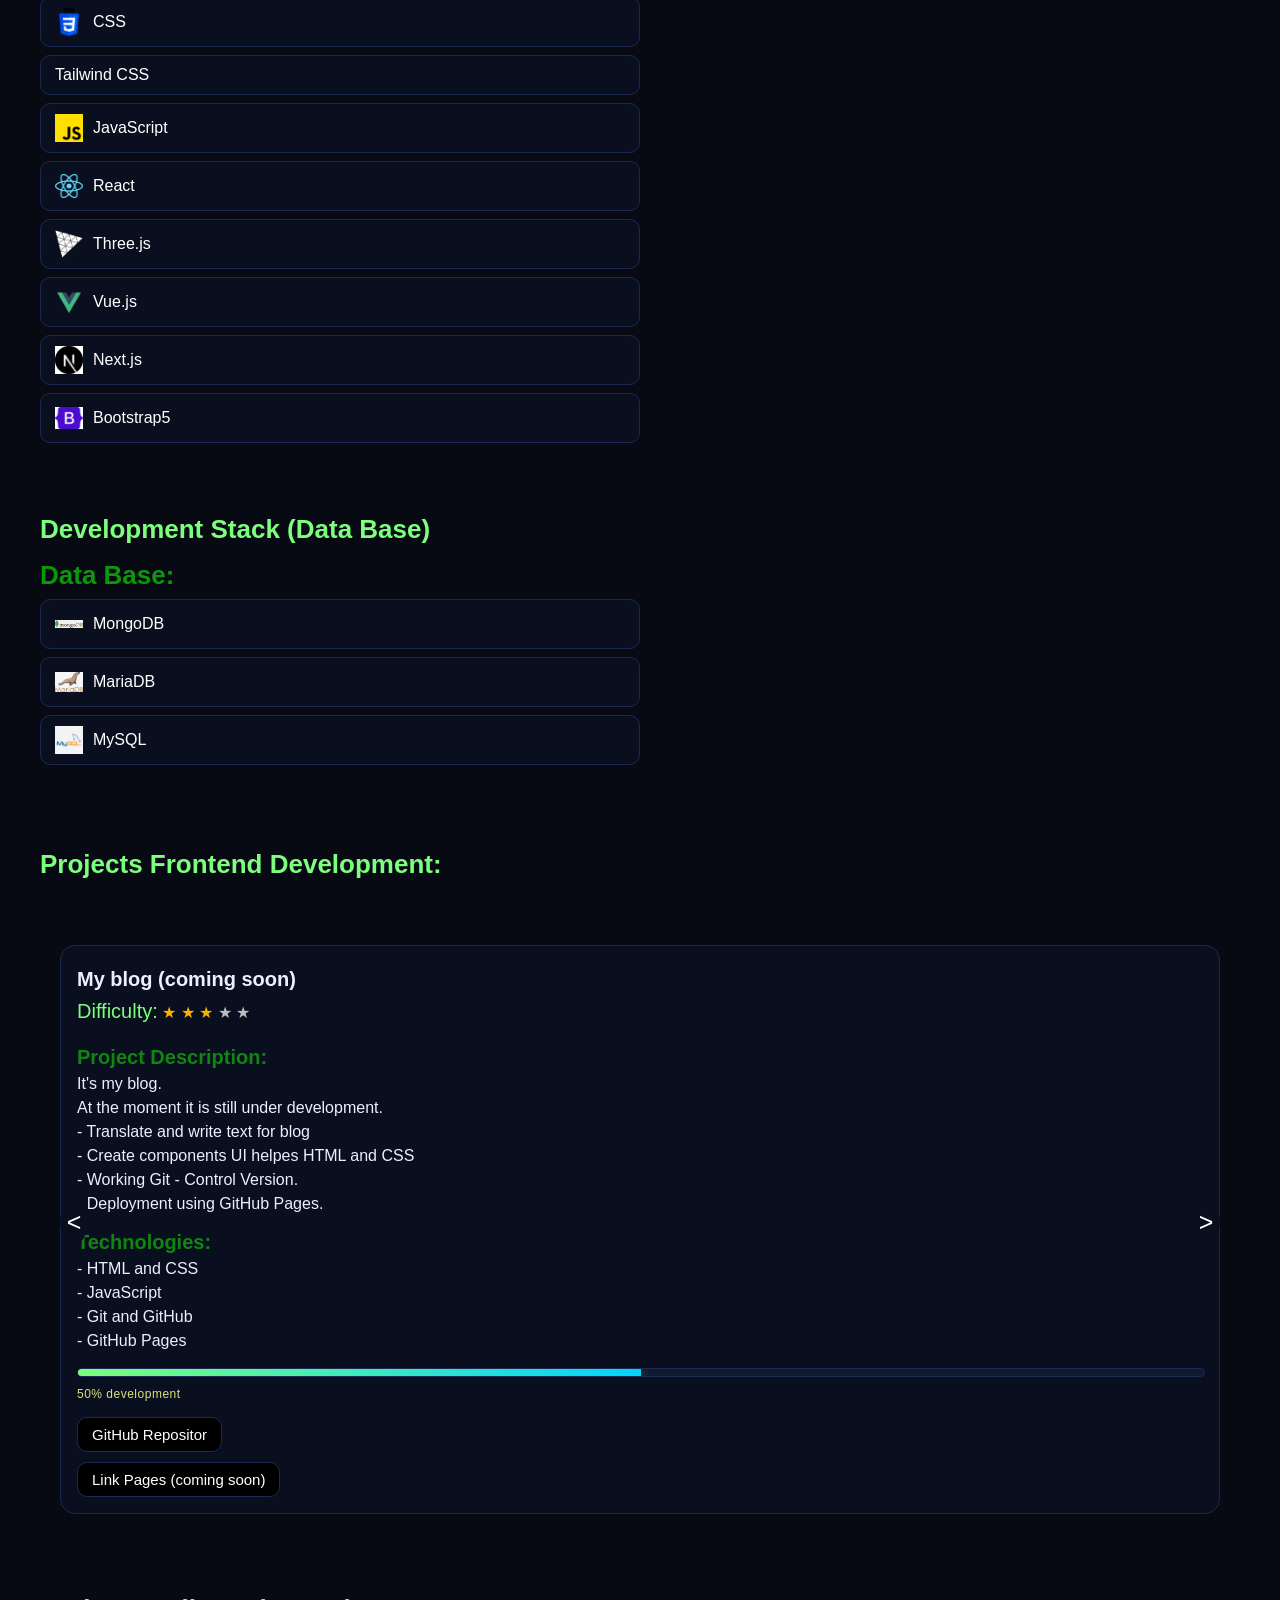
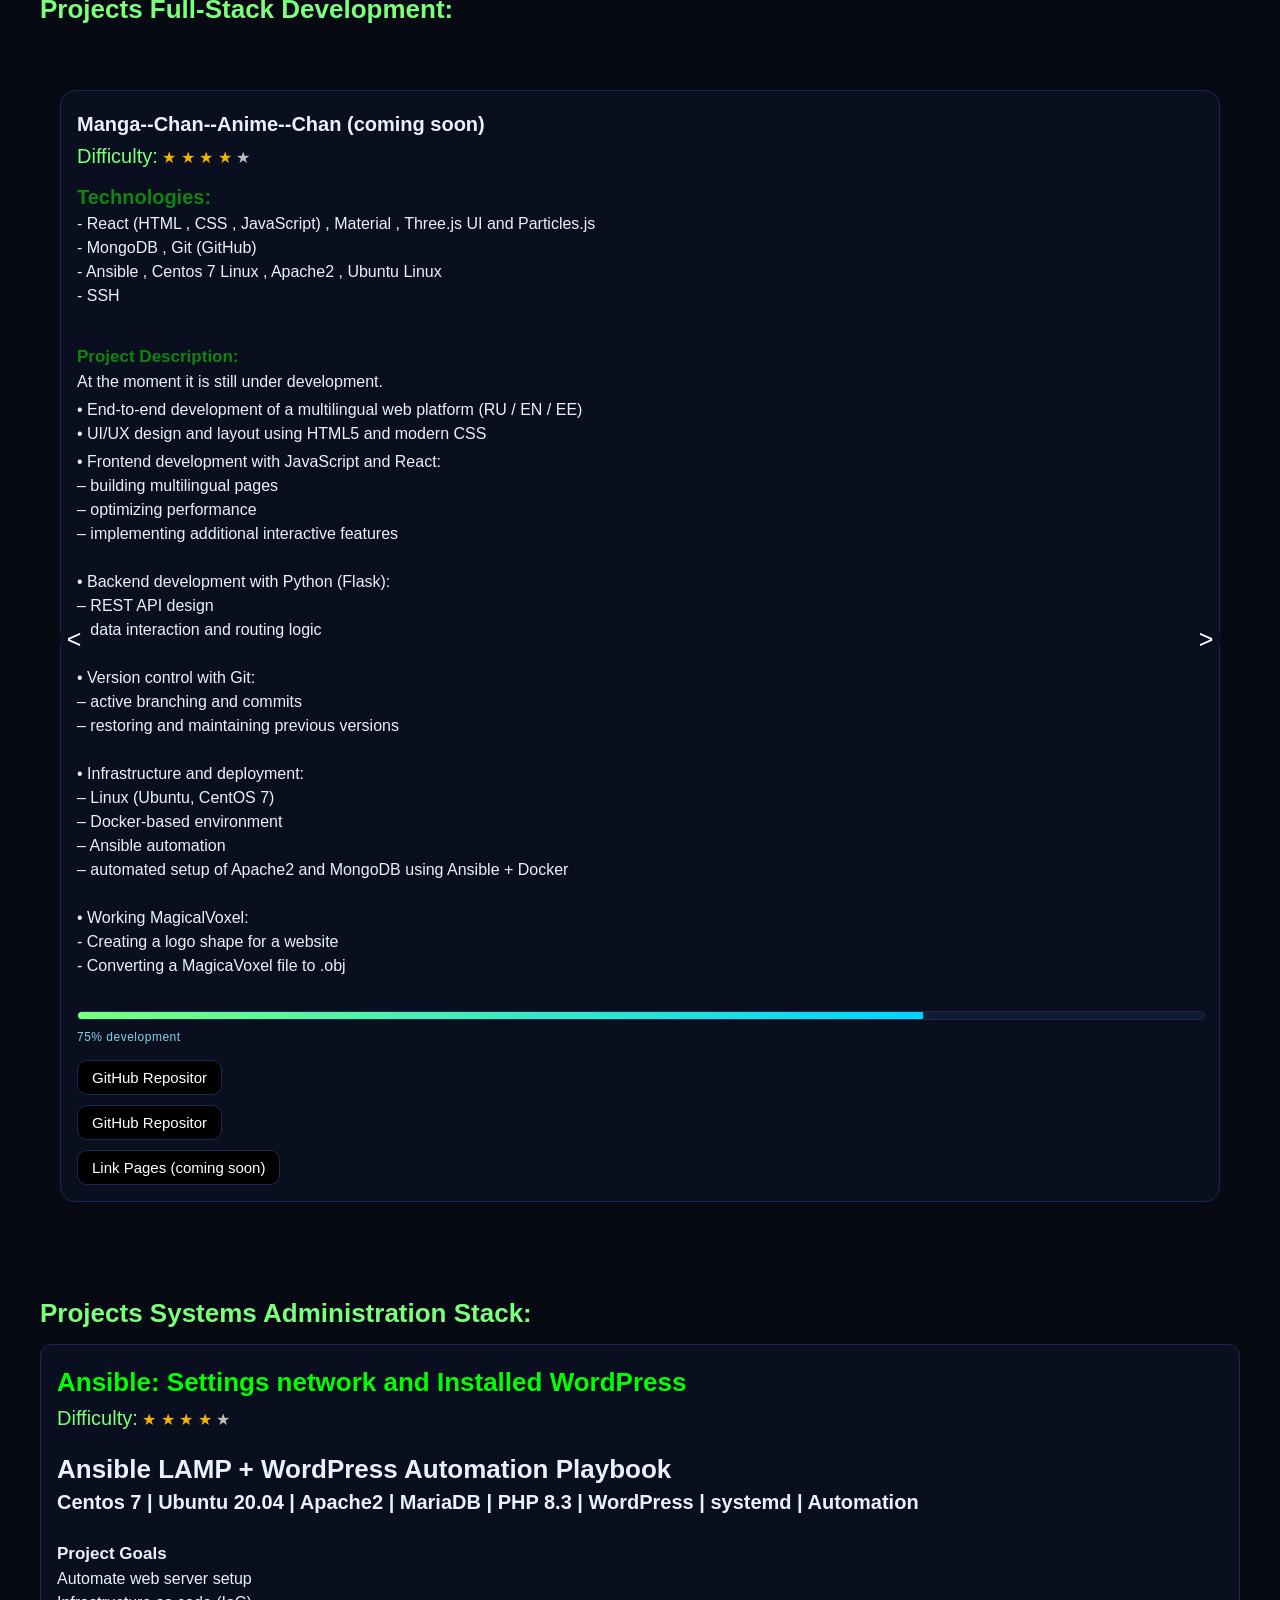
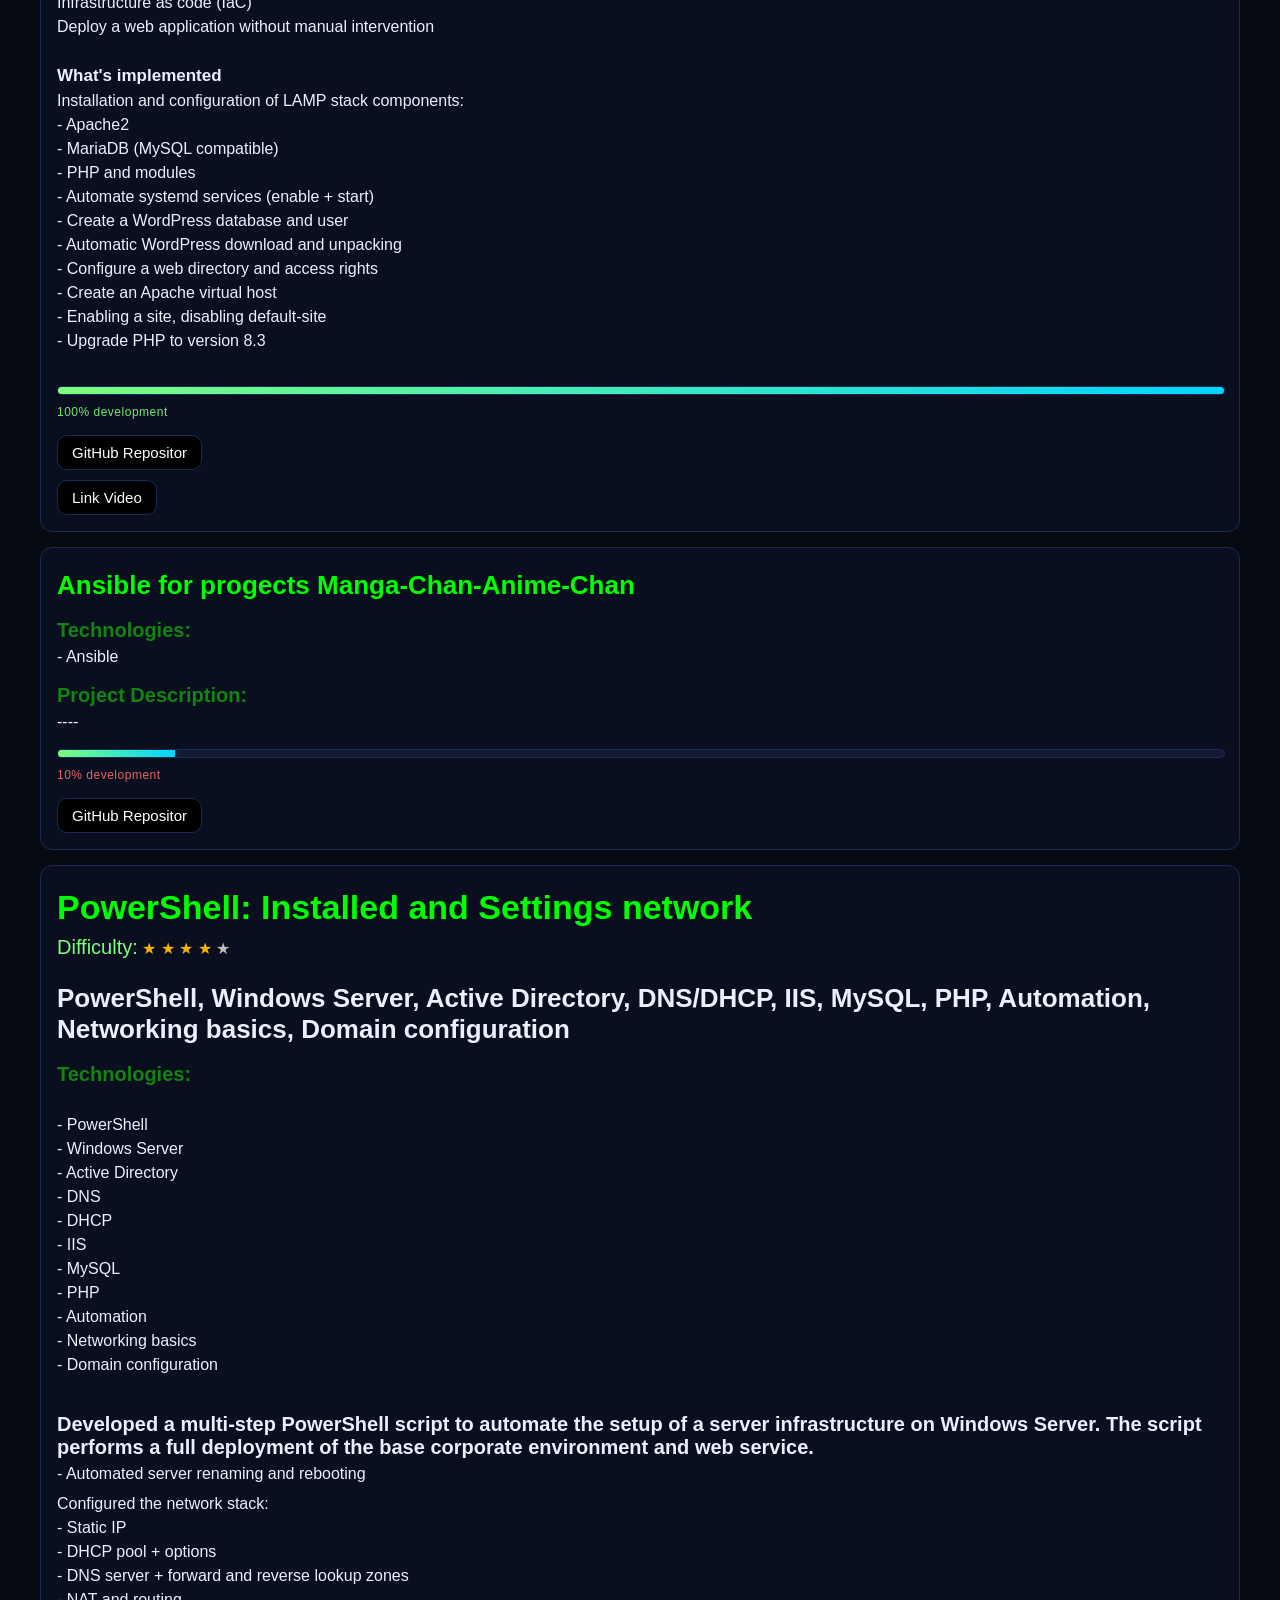
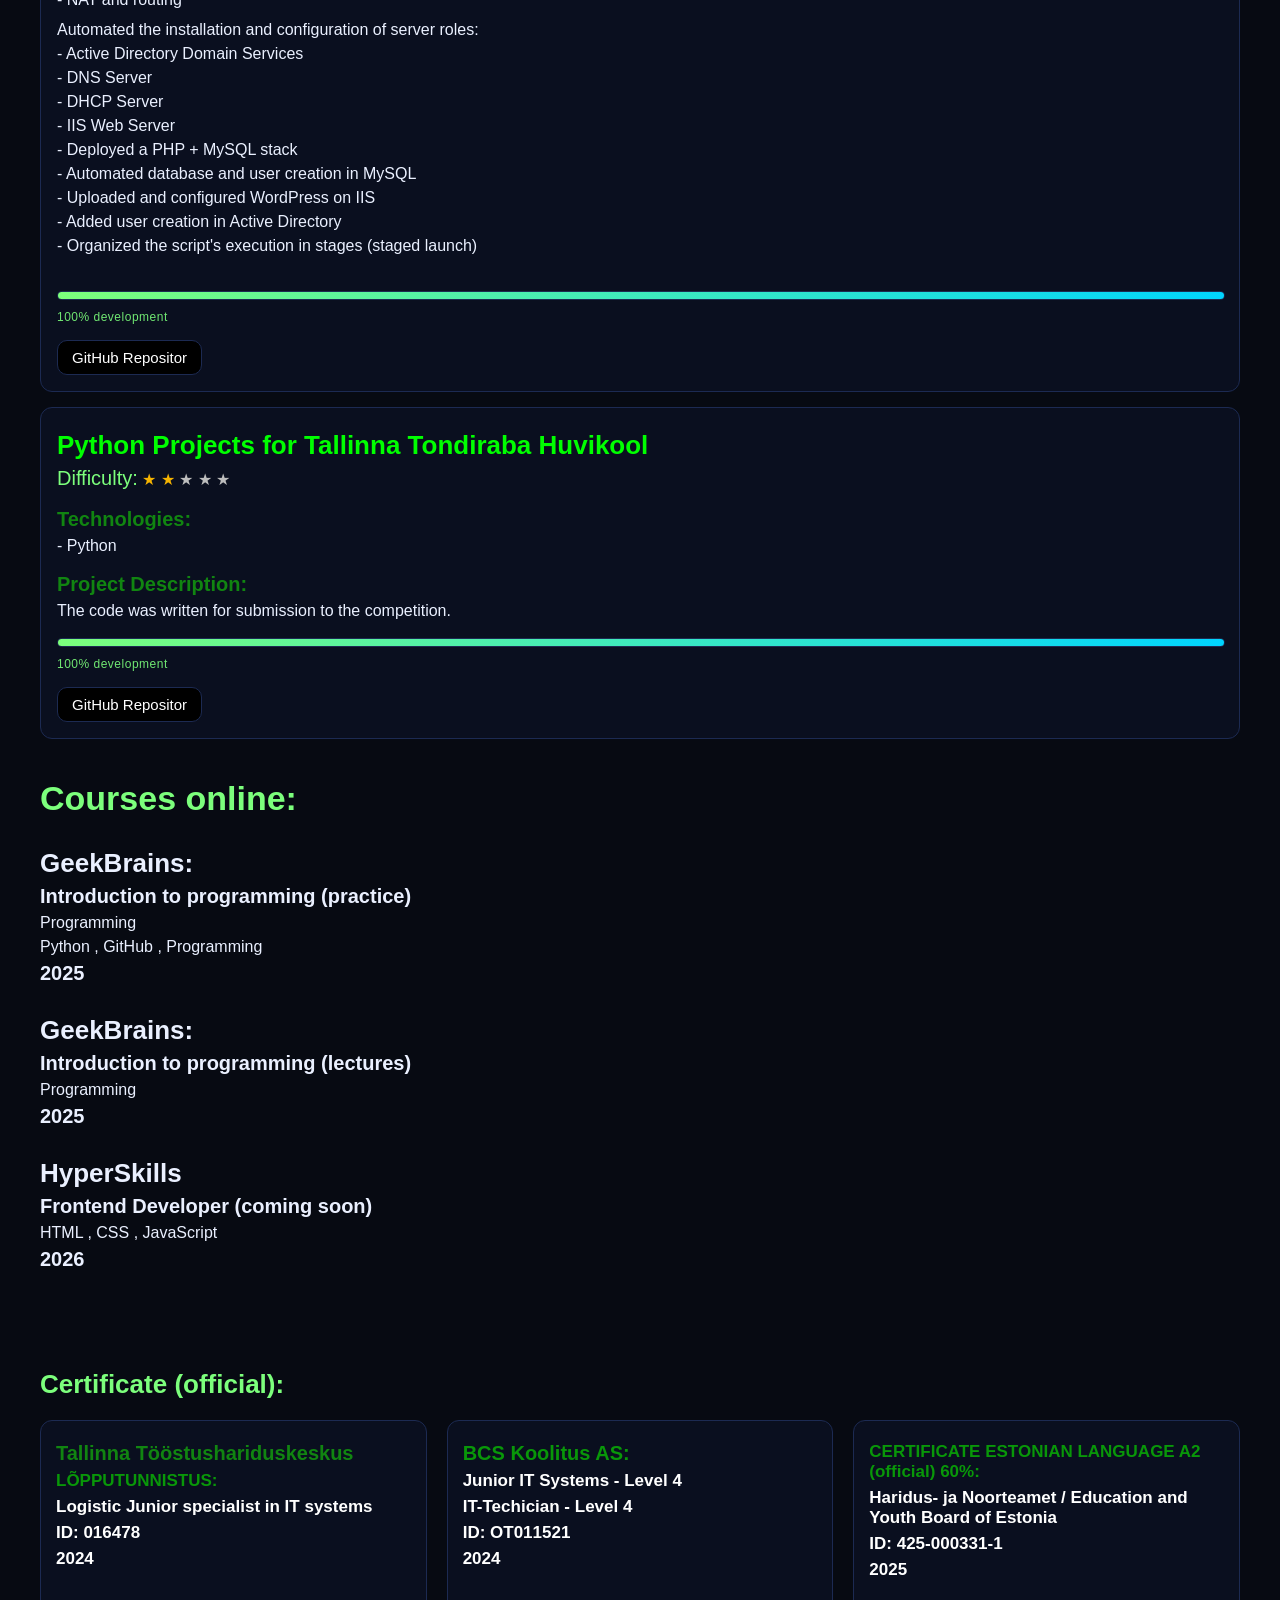
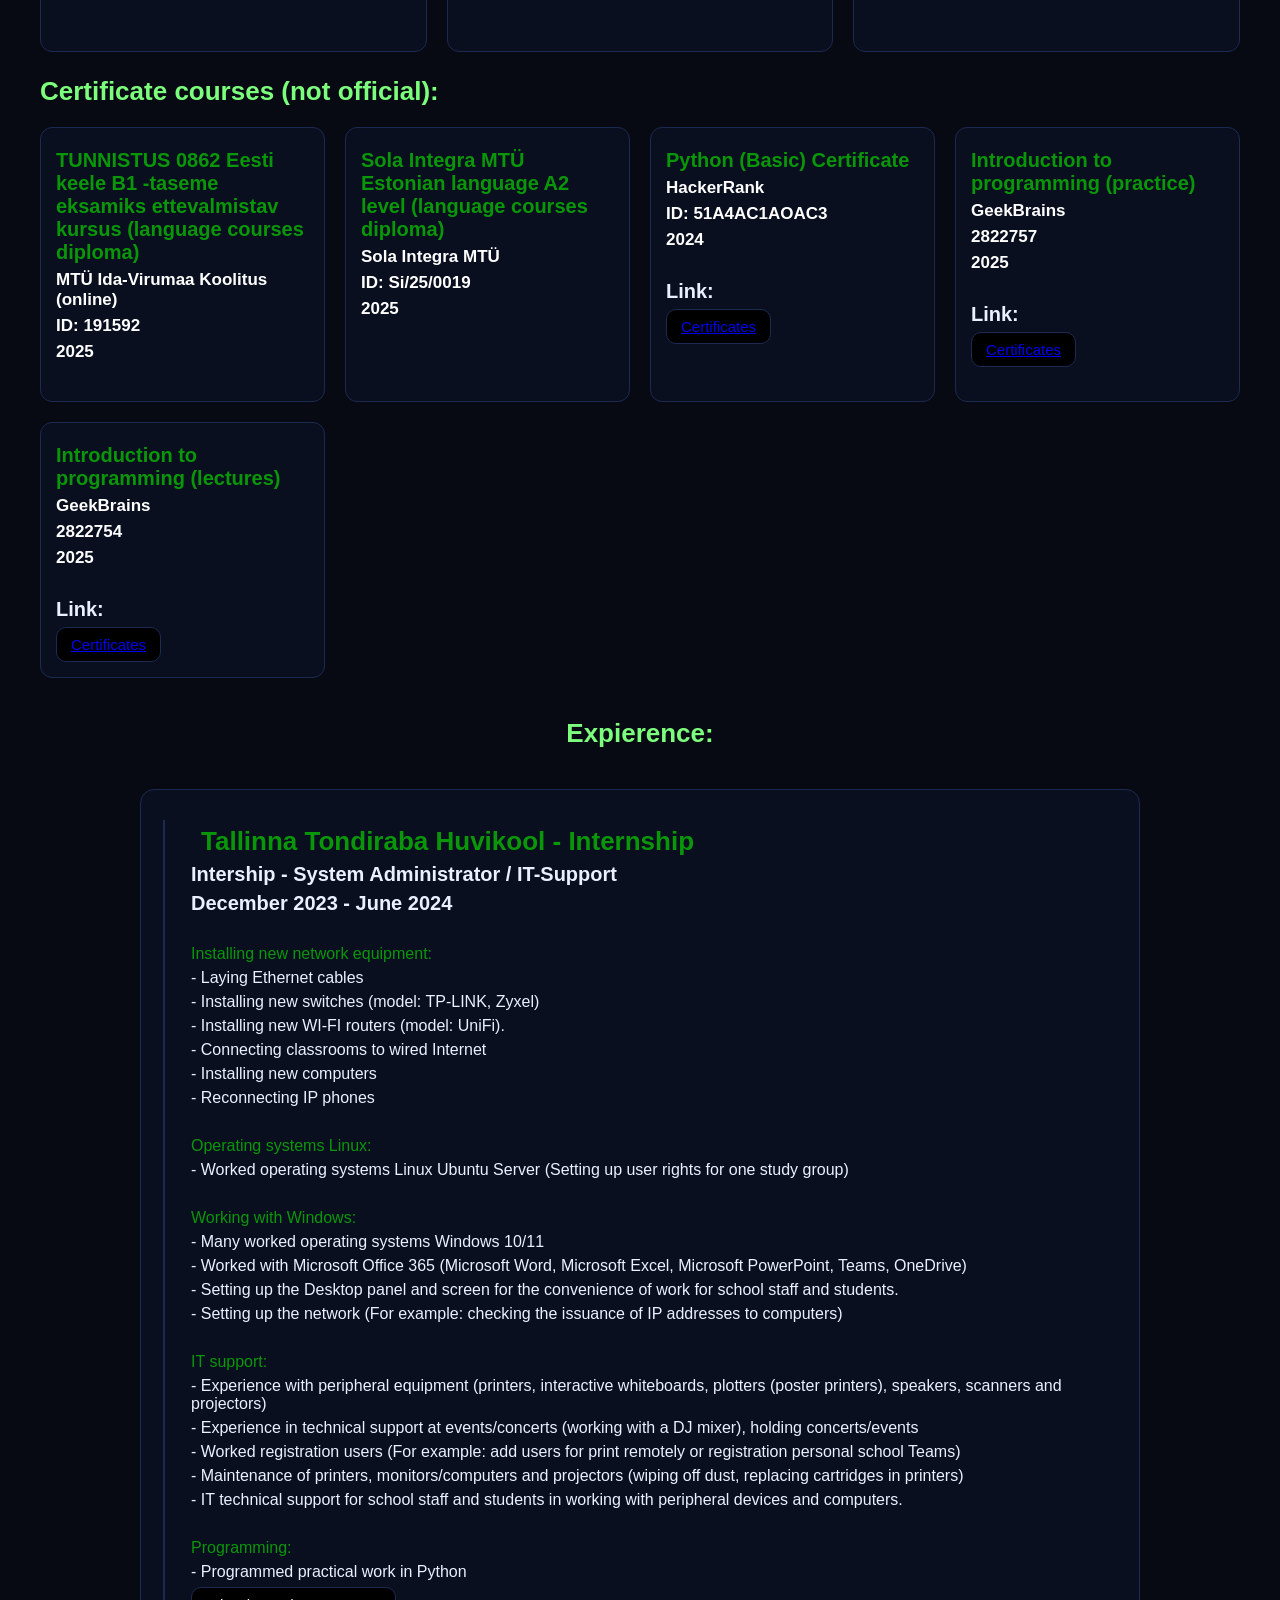
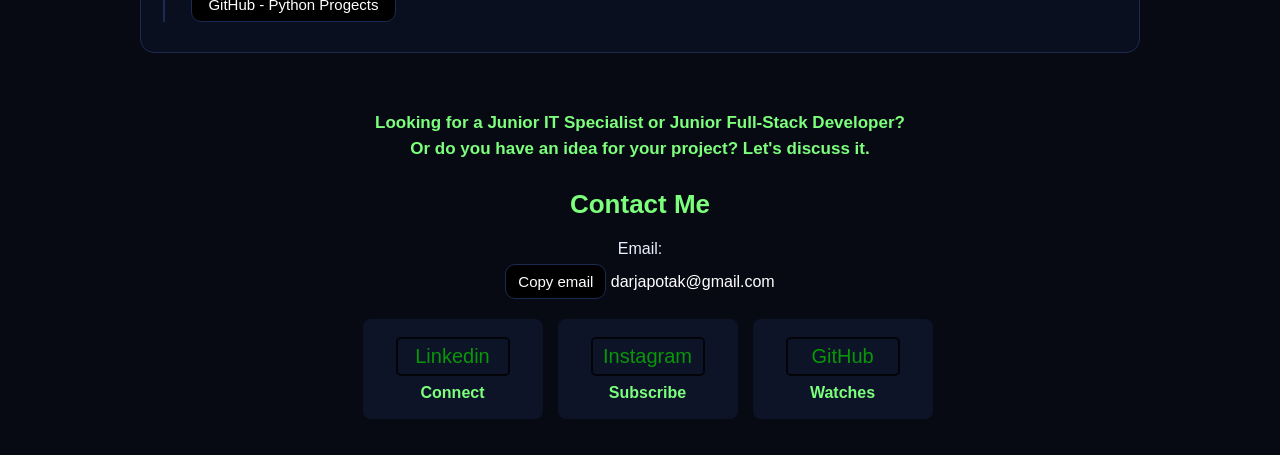
==== commit ccbcb591: "add new changes" ====
--- a/index.html
+++ b/index.html
@@ -1329,7 +1329,7 @@
               </div>
 
               <div class="cert_text5">
-                <h3 style="color: rgb(9, 151, 9);">Introduction to programming (lectures)</h3>
+                <h3 style="color: rgb(9, 151, 9);" data-i18n="int_to_prog_lect">Introduction to programming (lectures)</h3>
                 <h4 style="color: rgb(255, 255, 255);">GeekBrains</h4>
                 <h4 style="color: rgb(255, 255, 255);">2822754</h4>
                 <h4 style="color: rgb(255, 255, 255);">2025</h4>
